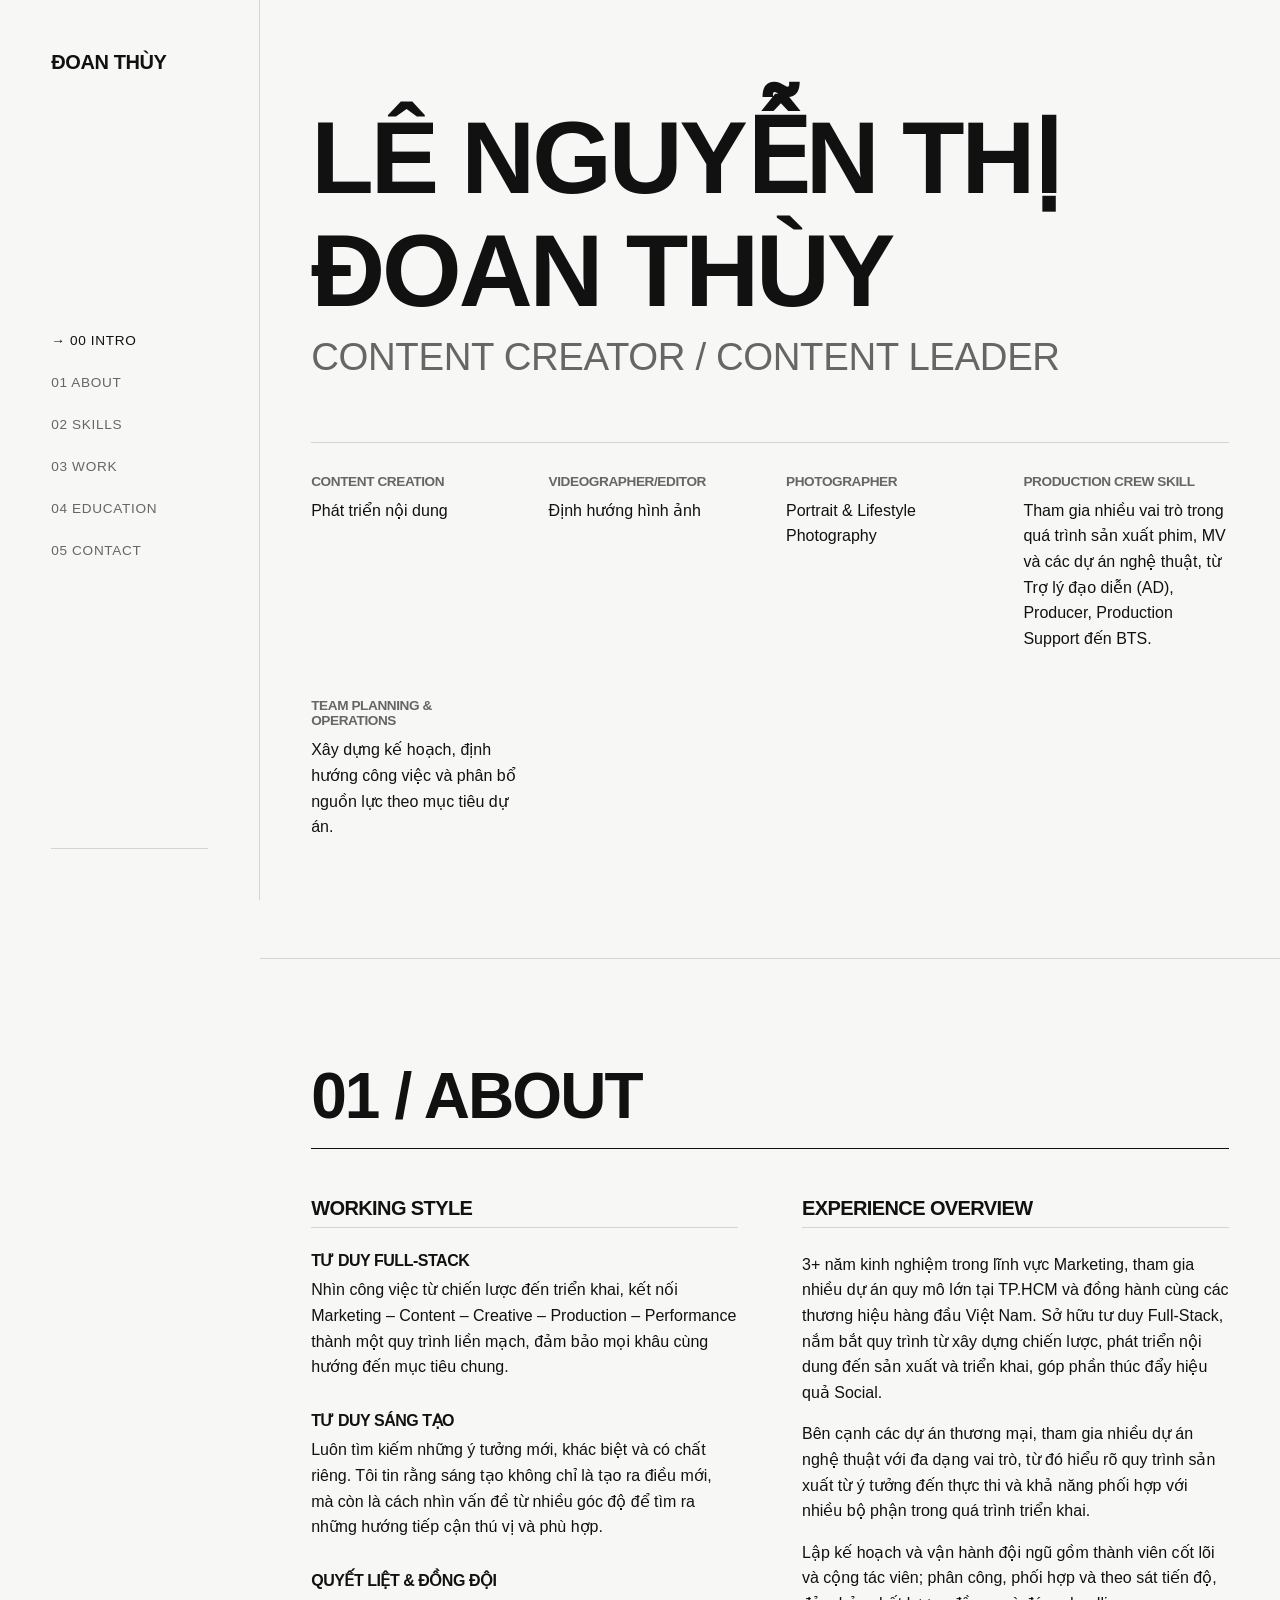
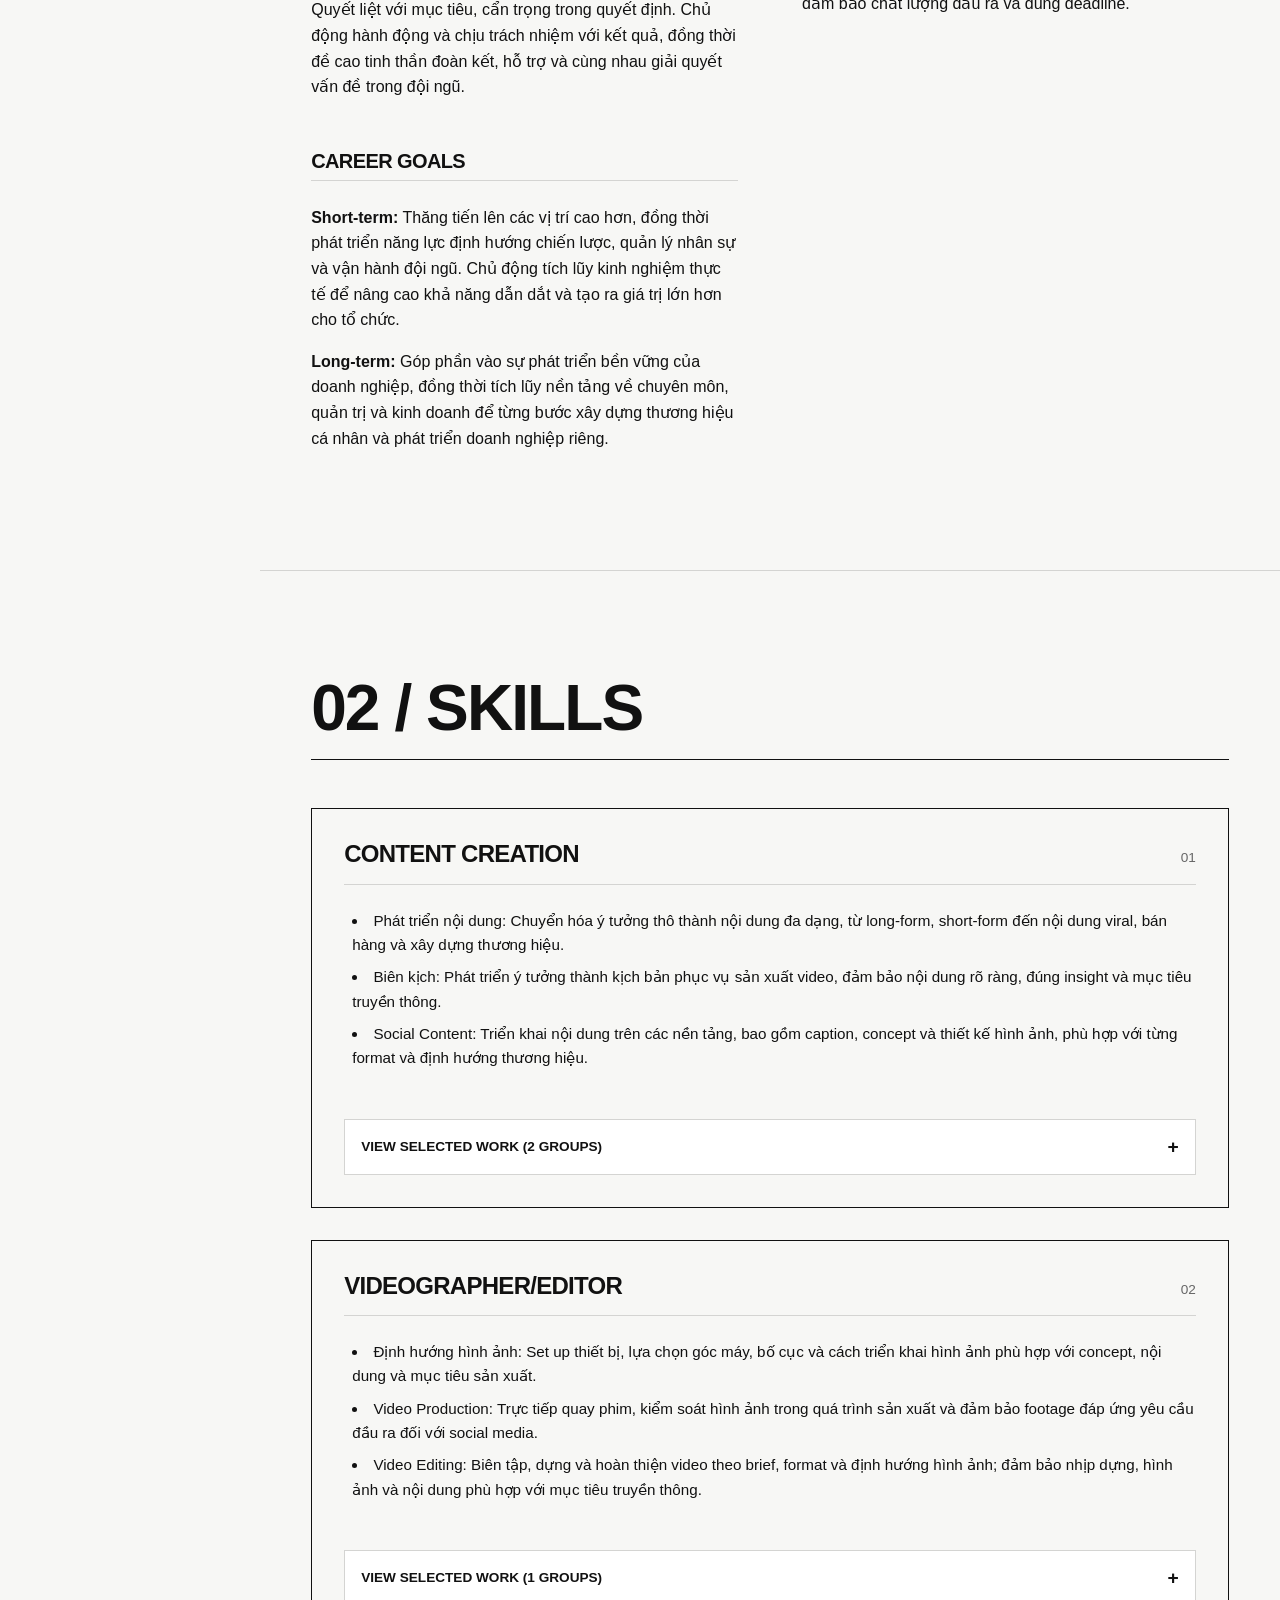
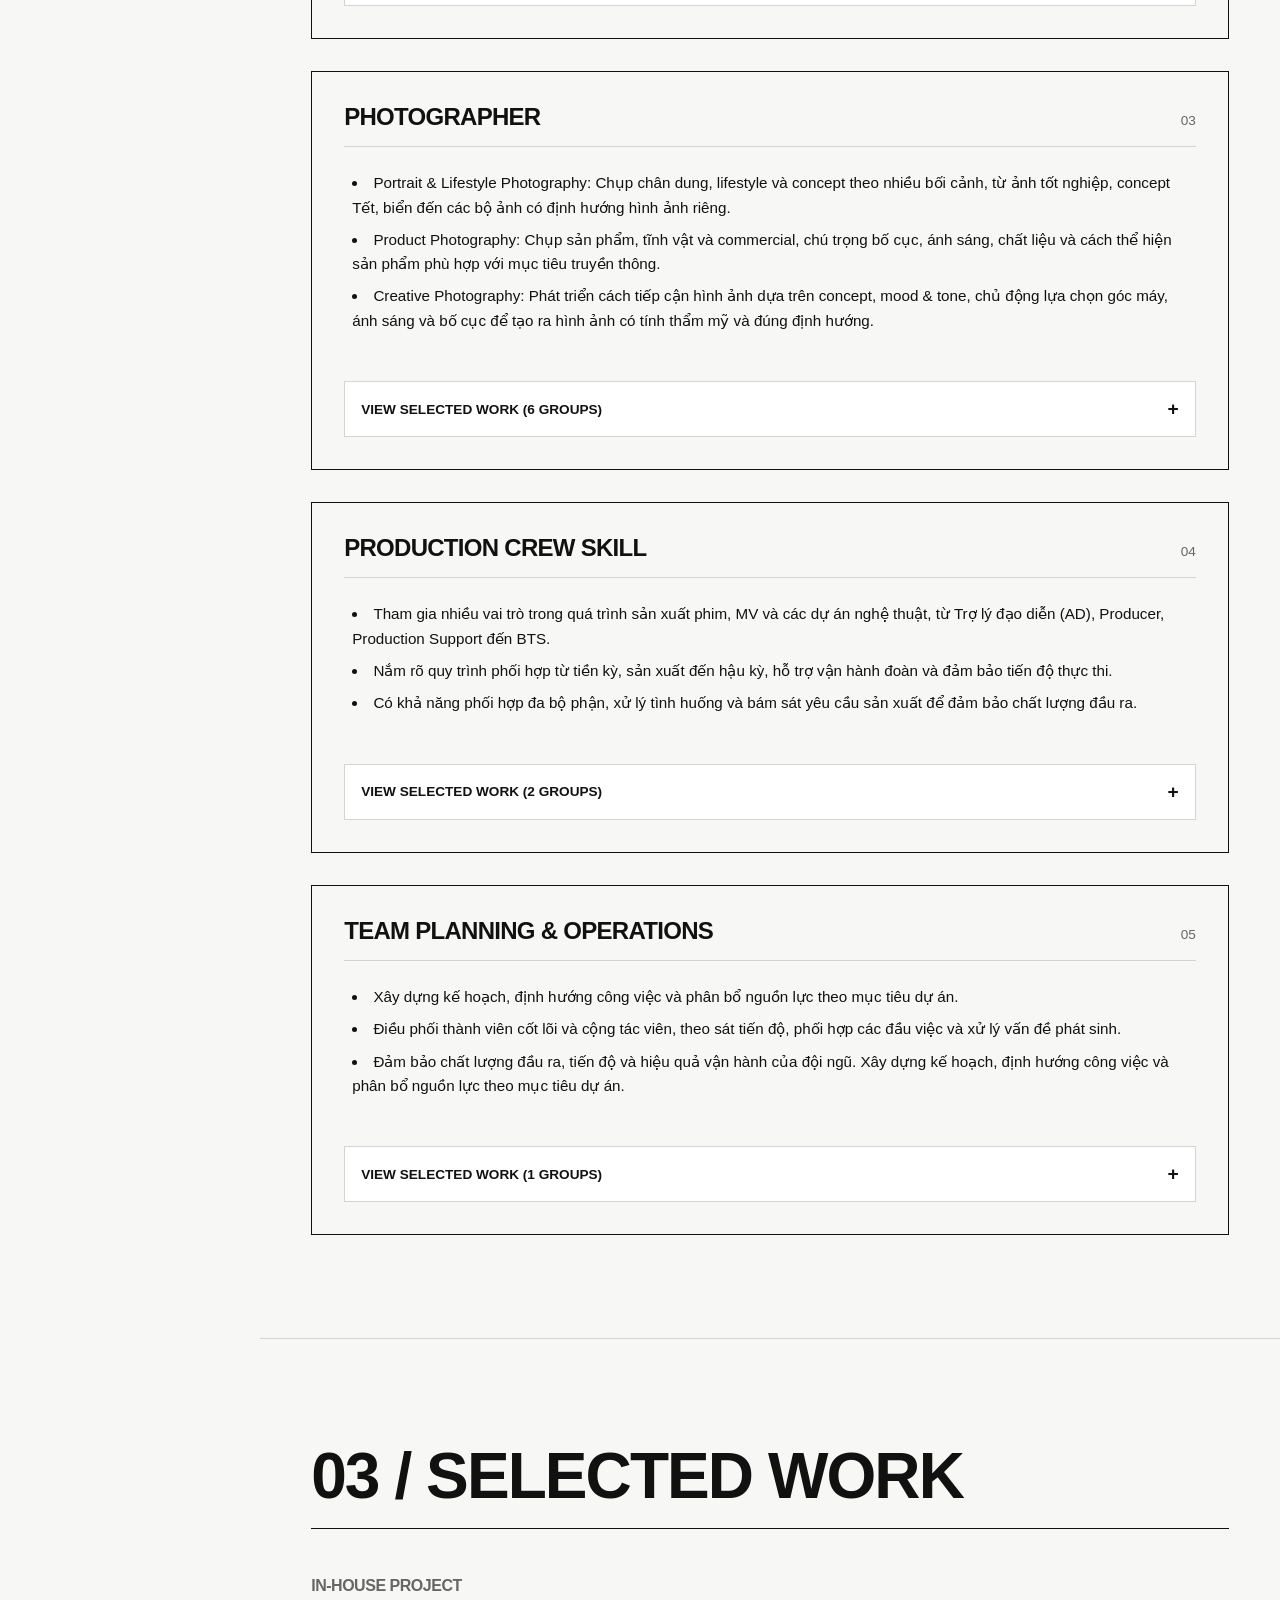
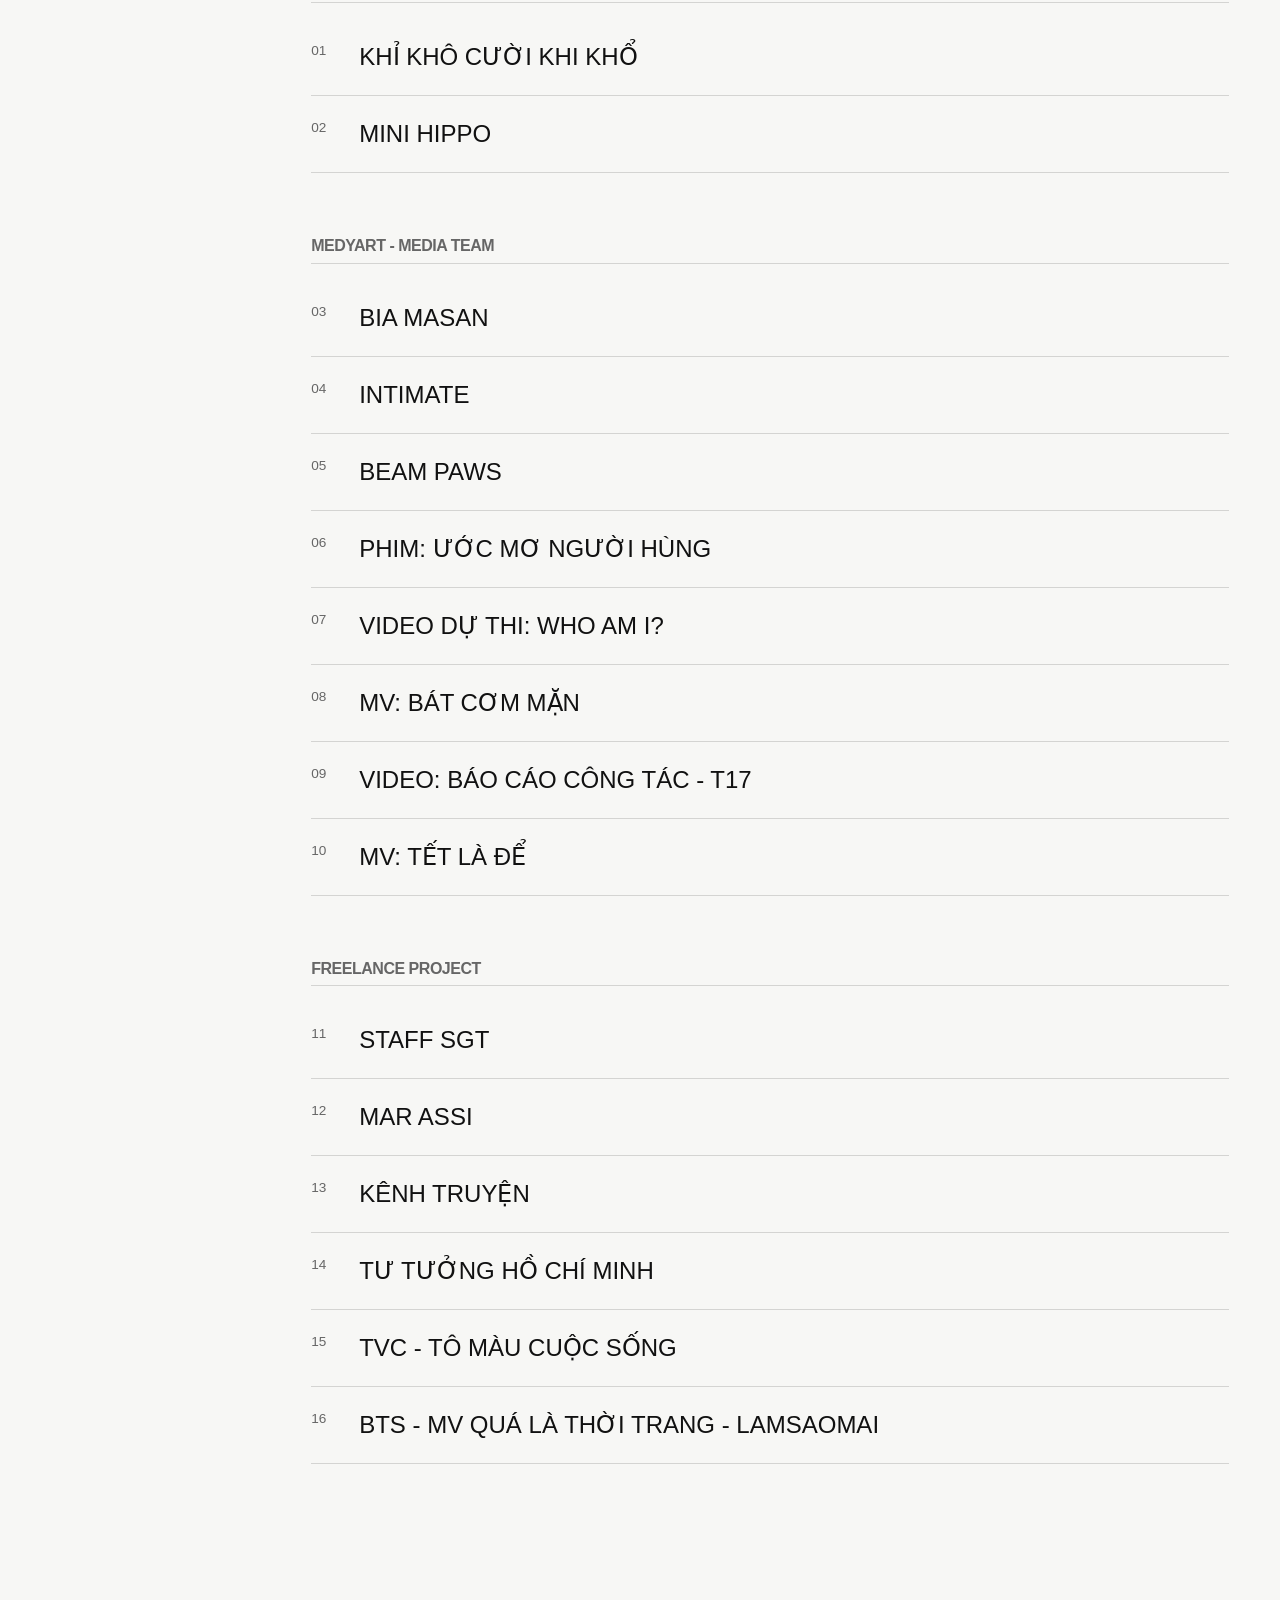
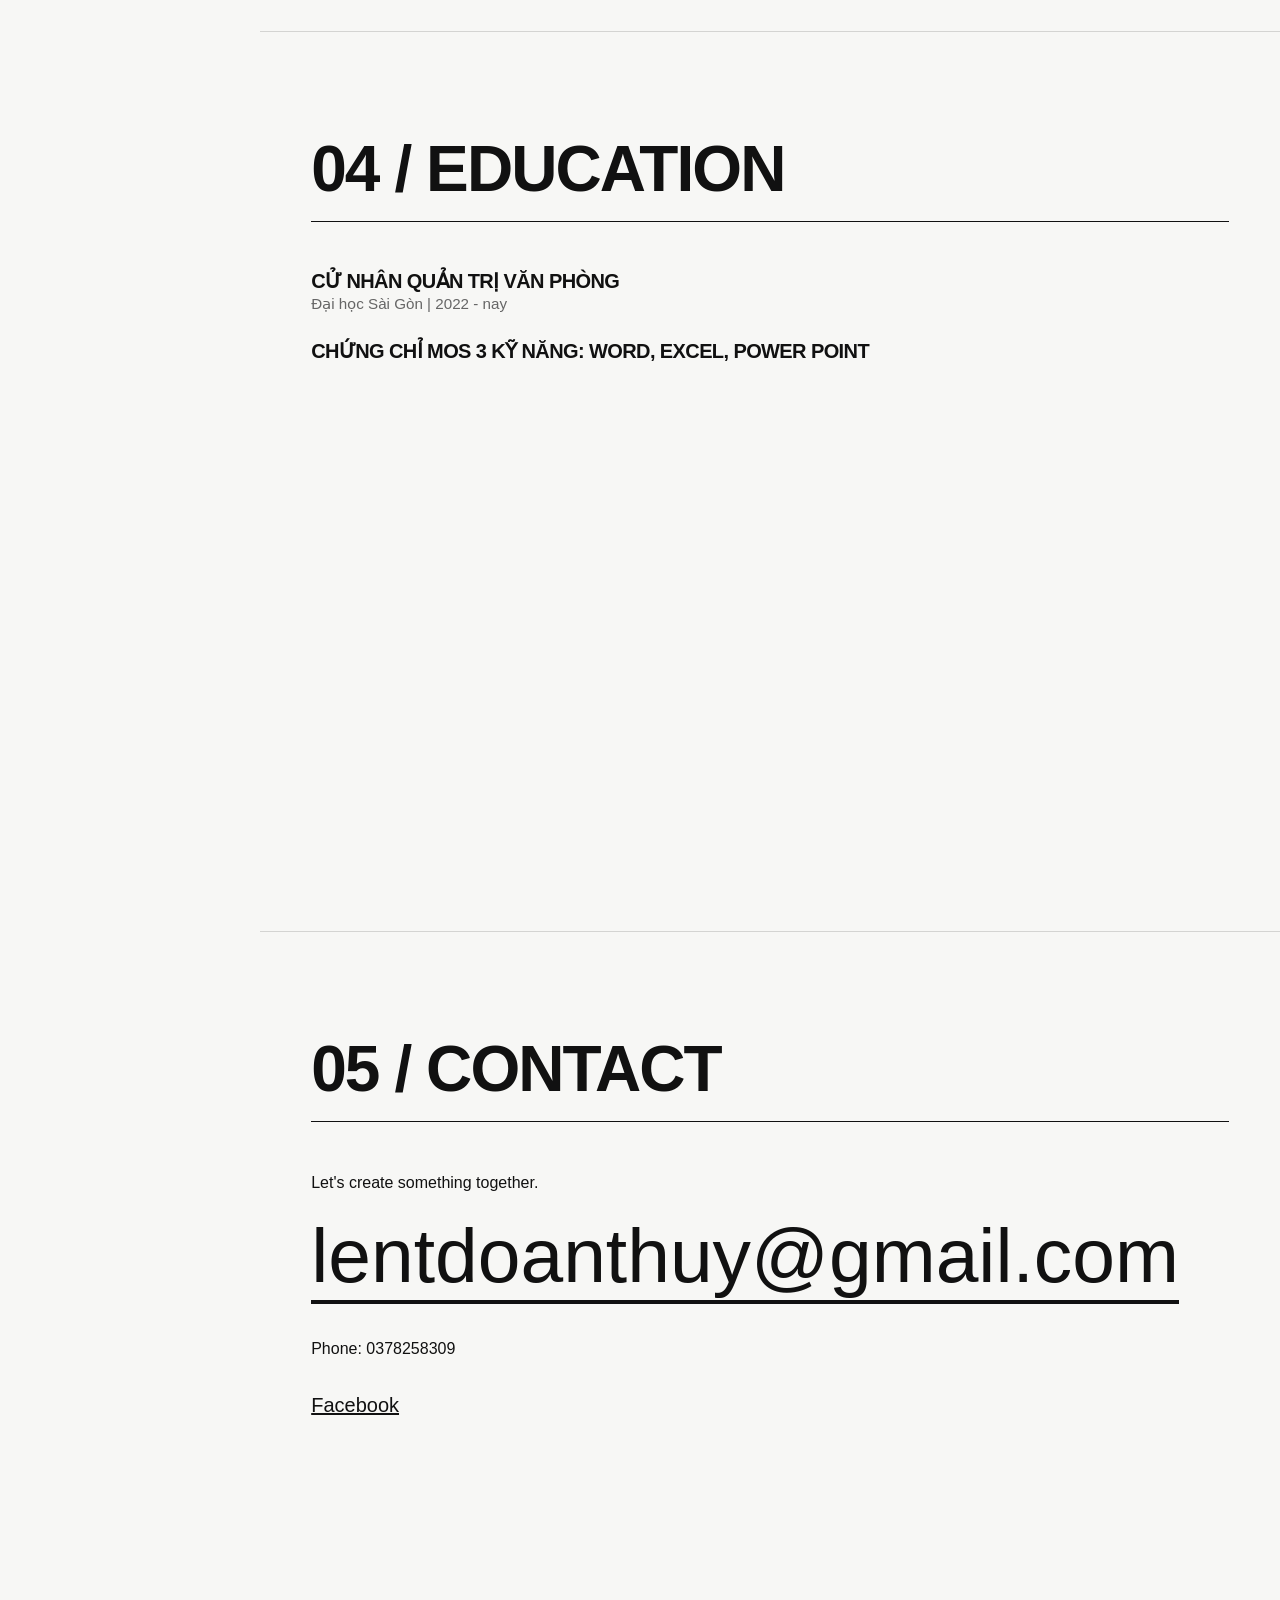
==== index.html @ a3295bc4 "first design: work but ugly" ====
<!DOCTYPE html>
<html lang="vi">
<head>
    <meta charset="UTF-8">
    <meta name="viewport" content="width=device-width, initial-scale=1.0">
    <title>Đoan Thùy | Content Creator & Leader</title>
    <meta name="description" content="Portfolio của Lê Nguyễn Thị Đoan Thùy - Content Creator / Content Leader">
    <link rel="stylesheet" href="styles.css">
</head>
<body>
    <!-- Persistent Navigation -->
    <nav class="sidebar">
        <div class="nav-brand" id="nav-brand">ĐOAN THÙY</div>
        <ul class="nav-links">
            <li><a href="#hero" class="active">00 INTRO</a></li>
            <li><a href="#about">01 ABOUT</a></li>
            <li><a href="#skills">02 SKILLS</a></li>
            <li><a href="#work">03 WORK</a></li>
            <li><a href="#education">04 EDUCATION</a></li>
            <li><a href="#contact">05 CONTACT</a></li>
        </ul>
        <div class="nav-progress-container"><div class="nav-progress" id="progress-bar"></div></div>
    </nav>

    <!-- Main Content Area -->
    <main class="content" id="main-content">
        <section id="hero" class="section"></section>
        <section id="about" class="section"></section>
        <section id="skills" class="section"></section>
        <section id="work" class="section"></section>
        <section id="education" class="section"></section>
        <section id="contact" class="section"></section>
    </main>

    <!-- Native Dialog for Project Detail -->
    <dialog id="project-modal">
        <div class="modal-content">
            <button id="close-modal" aria-label="Close modal">✕ CLOSE</button>
            <div id="modal-body"></div>
        </div>
    </dialog>

    <!-- Load Data First, Then Logic -->
    <script src="data.js"></script>
    <script src="app.js"></script>
</body>
</html>
---- styles.css ----
:root {
    --bg-color: #F7F7F5;
    --text-main: #111111;
    --text-muted: #666666;
    --border-color: #d4d4d2;
    --font-sans: 'Inter', -apple-system, BlinkMacSystemFont, "Segoe UI", Roboto, "Helvetica Neue", Arial, sans-serif;

    /* Layout */
    --sidebar-width: 260px;
    --content-pad: clamp(1.5rem, 4vw, 4rem);
}

* { box-sizing: border-box; margin: 0; padding: 0; }

html {
    scroll-behavior: smooth;
    background-color: var(--bg-color);
    color: var(--text-main);
    font-family: var(--font-sans);
    -webkit-font-smoothing: antialiased;
}

body { display: flex; min-height: 100vh; }

/* TYPOGRAPHY */
h1, h2, h3, h4 { font-weight: 600; letter-spacing: -0.03em; line-height: 1.1; text-transform: uppercase;}
.huge-text { font-size: clamp(3rem, 8vw, 8rem); margin-bottom: 0.5rem; }
.title-text { font-size: clamp(1.5rem, 3vw, 2.5rem); font-weight: 400; letter-spacing: -0.01em; color: var(--text-muted); }
.section-title { font-size: clamp(2rem, 5vw, 4rem); margin-bottom: 3rem; border-bottom: 1px solid var(--text-main); padding-bottom: 1rem; }
p { line-height: 1.6; font-size: clamp(1rem, 1.2vw, 1.125rem); color: var(--text-main); margin-bottom: 1rem; }
a { color: inherit; text-decoration: none; transition: opacity 0.2s; }
a:hover { opacity: 0.5; }

/* SIDEBAR NAVIGATION */
.sidebar {
    position: fixed; top: 0; left: 0; bottom: 0;
    width: var(--sidebar-width);
    border-right: 1px solid var(--border-color);
    padding: var(--content-pad);
    display: flex; flex-direction: column; justify-content: space-between;
    z-index: 50;
}
.nav-brand { font-weight: 700; font-size: 1.25rem; letter-spacing: -0.02em; }
.nav-links { list-style: none; display: flex; flex-direction: column; gap: 1.5rem; }
.nav-links a { font-size: 0.85rem; font-weight: 500; letter-spacing: 0.05em; color: var(--text-muted); }
.nav-links a.active { color: var(--text-main); }
.nav-links a.active::before { content: '→ '; }

.nav-progress-container { width: 100%; height: 1px; background: var(--border-color); margin-top: 2rem; position: relative;}
.nav-progress { position: absolute; left: 0; top: 0; height: 1px; background: var(--text-main); width: 0%; transition: width 0.1s;}

/* MAIN CONTENT */
.content {
    margin-left: var(--sidebar-width);
    width: calc(100% - var(--sidebar-width));
}

.section {
    min-height: 100vh;
    padding: calc(var(--content-pad) * 2) var(--content-pad);
    border-bottom: 1px solid var(--border-color);
}

/* HERO */
#hero { display: flex; flex-direction: column; justify-content: center; }
.at-a-glance { margin-top: 4rem; display: grid; grid-template-columns: repeat(auto-fit, minmax(200px, 1fr)); gap: 2rem; border-top: 1px solid var(--border-color); padding-top: 2rem; }
.glance-item h3 { font-size: 0.85rem; color: var(--text-muted); margin-bottom: 0.5rem; }
.glance-item p { font-size: 1rem; font-weight: 500; }

/* ABOUT */
.about-grid { display: grid; grid-template-columns: 1fr 1fr; gap: 4rem; }
.about-block h3 { font-size: 1.25rem; margin-bottom: 1.5rem; border-bottom: 1px solid var(--border-color); padding-bottom: 0.5rem; }
.working-style-item { margin-bottom: 2rem; }
.working-style-item h4 { font-size: 1rem; margin-bottom: 0.5rem; }

/* SKILLS - SKILL MAP */
.skill-grid { display: grid; grid-template-columns: 1fr; gap: 2rem; }
.skill-card { border: 1px solid var(--text-main); padding: 2rem; display: flex; flex-direction: column; gap: 1.5rem; }
.skill-header { display: flex; justify-content: space-between; align-items: baseline; border-bottom: 1px solid var(--border-color); padding-bottom: 1rem;}
.skill-header h3 { font-size: 1.5rem; }
.skill-header span { font-size: 0.85rem; color: var(--text-muted); }
.skill-desc { list-style: inside; padding-left: 0.5rem;}
.skill-desc li { font-size: 0.95rem; line-height: 1.6; margin-bottom: 0.5rem; }

/* Native Details/Summary for Portfolio items inline */
details { background: #fff; border: 1px solid var(--border-color); margin-top: 1rem; }
summary { padding: 1rem; cursor: pointer; font-weight: 600; font-size: 0.85rem; text-transform: uppercase; list-style: none; display: flex; justify-content: space-between; align-items: center; }
summary::-webkit-details-marker { display: none; }
summary::after { content: '+'; font-size: 1.2rem; transition: transform 0.2s;}
details[open] summary::after { transform: rotate(45deg); }
.details-content { padding: 1.5rem; border-top: 1px solid var(--border-color); }
.portfolio-group { margin-bottom: 2rem; }
.portfolio-group h4 { font-size: 0.85rem; color: var(--text-muted); margin-bottom: 1rem; }
.portfolio-items-grid { display: grid; grid-template-columns: repeat(auto-fill, minmax(150px, 1fr)); gap: 1rem; }
.portfolio-item img { width: 100%; aspect-ratio: 16/9; object-fit: cover; background: #eee; border: 1px solid var(--border-color); }
.portfolio-item span { display: block; font-size: 0.75rem; margin-top: 0.5rem; text-align: center; }

/* WORK - PROJECT INDEX */
.work-category { margin-bottom: 4rem; }
.work-category h3 { font-size: 1rem; color: var(--text-muted); margin-bottom: 1rem; padding-bottom: 0.5rem; border-bottom: 1px solid var(--border-color); }
.project-row { display: grid; grid-template-columns: 3rem 1fr; padding: 1.5rem 0; border-bottom: 1px solid var(--border-color); cursor: pointer; transition: padding-left 0.2s; }
.project-row:hover { padding-left: 1rem; background-color: #fff; }
.project-num { font-size: 0.85rem; color: var(--text-muted); }
.project-name { font-size: 1.5rem; font-weight: 500; text-transform: uppercase; }

/* PROJECT DIALOG (MODAL) */
dialog { margin: auto; width: 95vw; max-width: 1200px; height: 90vh; border: 1px solid var(--text-main); background: var(--bg-color); color: var(--text-main); padding: 0; box-shadow: 0 25px 50px -12px rgba(0, 0, 0, 0.25); }
dialog::backdrop { background: rgba(0, 0, 0, 0.7); backdrop-filter: blur(5px); }
.modal-content { display: flex; flex-direction: column; height: 100%; }
#close-modal { align-self: flex-end; position: sticky; top: 0; background: var(--bg-color); color: var(--text-main); border: none; border-bottom: 1px solid var(--border-color); border-left: 1px solid var(--border-color); padding: 1rem 2rem; cursor: pointer; font-family: var(--font-sans); font-weight: 600; font-size: 0.85rem; z-index: 10;}
#close-modal:hover { background: var(--text-main); color: var(--bg-color); }
#modal-body { padding: var(--content-pad); overflow-y: auto; }
.modal-grid { display: grid; grid-template-columns: 1fr 2fr; gap: 3rem; margin-bottom: 4rem;}
.modal-meta h4 { font-size: 0.75rem; color: var(--text-muted); margin-bottom: 0.25rem; margin-top: 1.5rem;}
.modal-meta p { font-size: 0.9rem; }
.modal-gallery-title { font-size: 1rem; margin: 3rem 0 1rem; border-bottom: 1px solid var(--border-color); padding-bottom: 0.5rem; }
.modal-images { display: grid; grid-template-columns: repeat(auto-fit, minmax(300px, 1fr)); gap: 1rem; }
.modal-images img { width: 100%; height: auto; background: #eee; border: 1px solid var(--border-color); }

/* EDUCATION & CONTACT */
.edu-item { margin-bottom: 1.5rem; }
.edu-item h3 { font-size: 1.25rem; }
.edu-item p { font-size: 0.95rem; color: var(--text-muted); }

.contact-huge { font-size: clamp(3rem, 6vw, 6rem); text-transform: lowercase; display: inline-block; margin-bottom: 2rem; border-bottom: 4px solid var(--text-main);}
.social-links { display: flex; gap: 2rem; margin-top: 2rem; }
.social-links a { font-size: 1.25rem; font-weight: 500; text-decoration: underline; }

/* RESPONSIVE */
@media (max-width: 1024px) {
    .about-grid, .modal-grid { grid-template-columns: 1fr; gap: 2rem; }
}
@media (max-width: 768px) {
    body { flex-direction: column; }
    .sidebar { position: sticky; top: 0; width: 100%; height: auto; border-right: none; border-bottom: 1px solid var(--border-color); padding: 1rem var(--content-pad); flex-direction: row; align-items: center; background: var(--bg-color); z-index: 100;}
    .nav-links { flex-direction: row; gap: 1rem; overflow-x: auto; white-space: nowrap; padding-bottom: 0.5rem; }
    .nav-progress-container { display: none; }
    .content { margin-left: 0; width: 100%; }
    .section { padding: 4rem var(--content-pad); }
}
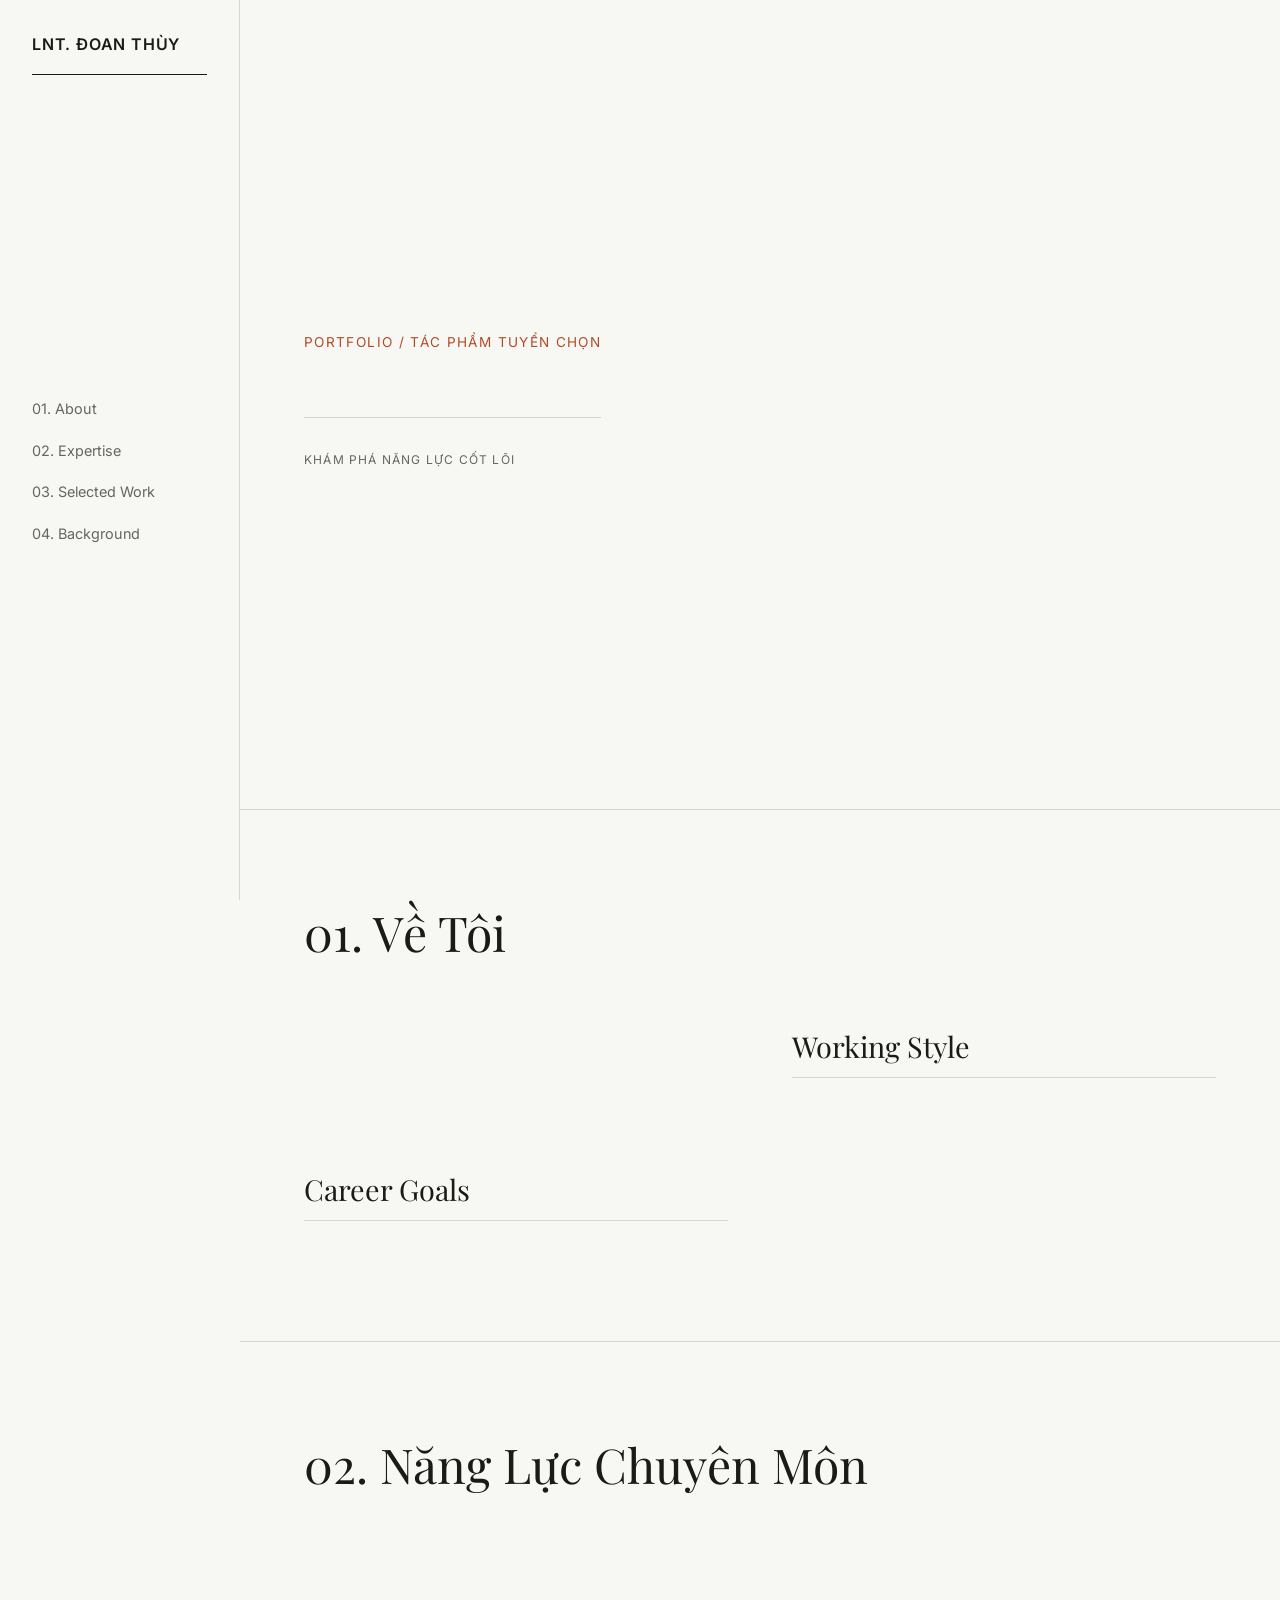
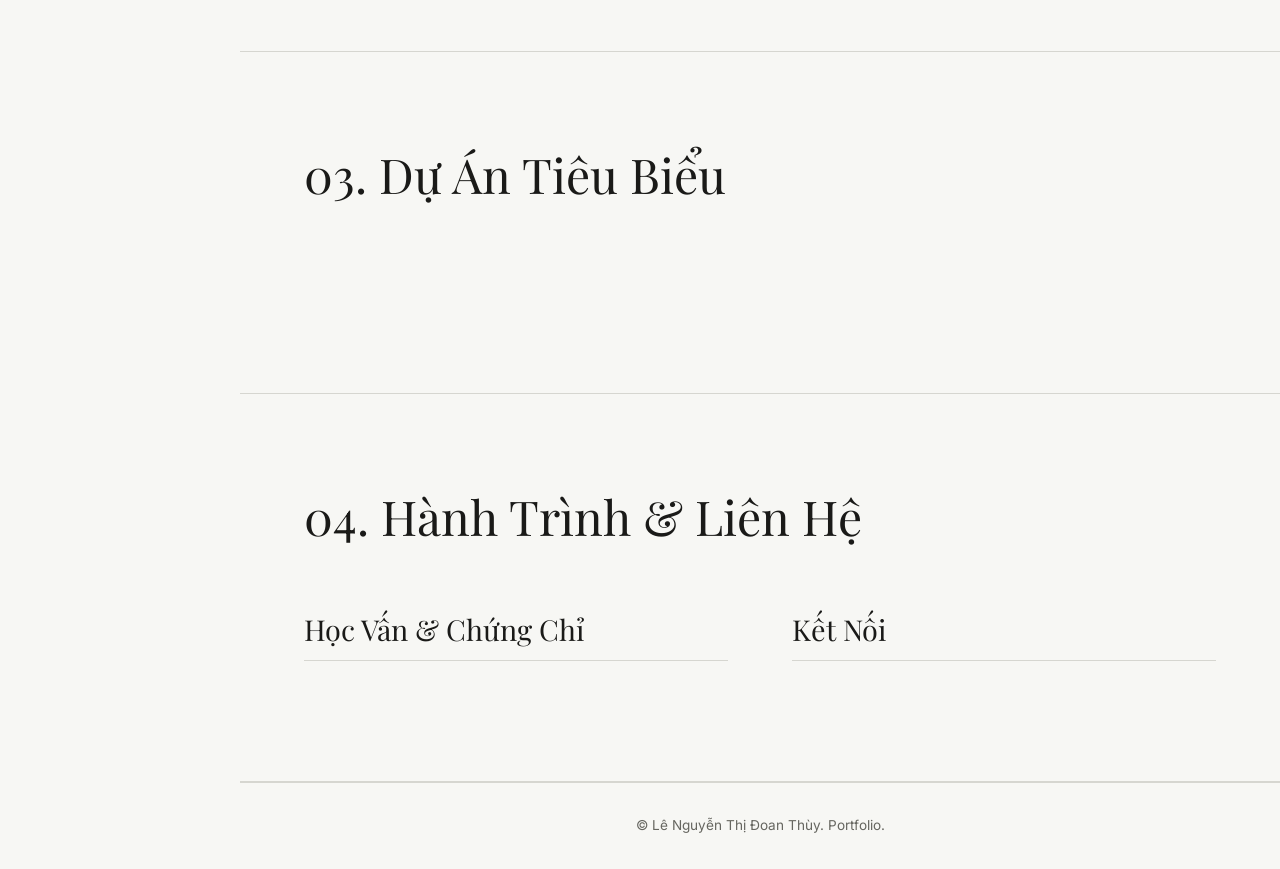
==== commit dd4244bc: "its beautyful" ====
--- a/index.html
+++ b/index.html
@@ -4,44 +4,166 @@
     <meta charset="UTF-8">
     <meta name="viewport" content="width=device-width, initial-scale=1.0">
     <title>Đoan Thùy | Content Creator & Leader</title>
-    <meta name="description" content="Portfolio của Lê Nguyễn Thị Đoan Thùy - Content Creator / Content Leader">
+    <meta name="description" content="Portfolio của Lê Nguyễn Thị Đoan Thùy - Content Creator, Content Leader với tư duy Full-Stack.">
     <link rel="stylesheet" href="styles.css">
+    <!-- Preload font hệ thống để tránh FOUT -->
+    <link rel="preconnect" href="https://fonts.googleapis.com">
+    <link rel="preconnect" href="https://fonts.gstatic.com" crossorigin>
+    <link href="https://fonts.googleapis.com/css2?family=Playfair+Display:ital,wght@0,400;0,600;1,400&family=Inter:wght@300;400;500;600&display=swap" rel="stylesheet">
 </head>
 <body>
-    <!-- Persistent Navigation -->
-    <nav class="sidebar">
-        <div class="nav-brand" id="nav-brand">ĐOAN THÙY</div>
-        <ul class="nav-links">
-            <li><a href="#hero" class="active">00 INTRO</a></li>
-            <li><a href="#about">01 ABOUT</a></li>
-            <li><a href="#skills">02 SKILLS</a></li>
-            <li><a href="#work">03 WORK</a></li>
-            <li><a href="#education">04 EDUCATION</a></li>
-            <li><a href="#contact">05 CONTACT</a></li>
-        </ul>
-        <div class="nav-progress-container"><div class="nav-progress" id="progress-bar"></div></div>
-    </nav>
 
-    <!-- Main Content Area -->
-    <main class="content" id="main-content">
-        <section id="hero" class="section"></section>
-        <section id="about" class="section"></section>
-        <section id="skills" class="section"></section>
-        <section id="work" class="section"></section>
-        <section id="education" class="section"></section>
-        <section id="contact" class="section"></section>
-    </main>
+    <div class="layout-wrapper">
+        <!-- Sticky Navigation Rail -->
+        <nav class="nav-rail" aria-label="Main Navigation">
+            <div class="nav-brand">
+                <a href="#hero">LNT. ĐOAN THÙY</a>
+            </div>
+            <ul class="nav-links">
+                <li><a href="#about" class="nav-item" data-target="about">01. About</a></li>
+                <li><a href="#expertise" class="nav-item" data-target="expertise">02. Expertise</a></li>
+                <li><a href="#projects" class="nav-item" data-target="projects">03. Selected Work</a></li>
+                <li><a href="#background" class="nav-item" data-target="background">04. Background</a></li>
+            </ul>
+            <div class="nav-contact-quick" id="nav-contact">
+                <!-- Injected via JS -->
+            </div>
+        </nav>
 
-    <!-- Native Dialog for Project Detail -->
-    <dialog id="project-modal">
+        <!-- Main Content -->
+        <main class="main-content">
+
+            <!-- Hero Section -->
+            <section id="hero" class="section-hero">
+                <div class="hero-content">
+                    <p class="hero-greeting">Portfolio / Tác phẩm tuyển chọn</p>
+                    <h1 class="hero-name" id="hero-name"></h1>
+                    <h2 class="hero-title" id="hero-title"></h2>
+                    <p class="hero-positioning" id="hero-positioning"></p>
+
+                    <!-- Capability Index (Ngay dưới Hero) -->
+                    <div class="capability-index">
+                        <p class="micro-label">Khám phá năng lực cốt lõi</p>
+                        <ul class="index-list" id="index-list">
+                            <!-- Injected via JS -->
+                        </ul>
+                    </div>
+                </div>
+            </section>
+
+            <!-- About Section -->
+            <section id="about" class="section-about">
+                <div class="section-header">
+                    <h2 class="section-title">01. Về Tôi</h2>
+                </div>
+                <div class="about-grid">
+                    <div class="about-overview" id="about-overview"></div>
+                    <div class="about-working-style">
+                        <h3 class="subsection-title">Working Style</h3>
+                        <div id="working-style-list"></div>
+                    </div>
+                    <div class="about-goals">
+                        <h3 class="subsection-title">Career Goals</h3>
+                        <div id="career-goals"></div>
+                    </div>
+                </div>
+            </section>
+
+            <!-- Expertise & Skills Section -->
+            <section id="expertise" class="section-expertise">
+                <div class="section-header">
+                    <h2 class="section-title">02. Năng Lực Chuyên Môn</h2>
+                </div>
+                <div id="skills-container" class="skills-container">
+                    <!-- Injected via JS -->
+                </div>
+            </section>
+
+            <!-- Selected Work Section -->
+            <section id="projects" class="section-projects">
+                <div class="section-header">
+                    <h2 class="section-title">03. Dự Án Tiêu Biểu</h2>
+                </div>
+
+                <div class="project-filters" id="project-filters">
+                    <!-- Injected via JS -->
+                </div>
+
+                <div class="project-grid" id="project-grid">
+                    <!-- Injected via JS -->
+                </div>
+            </section>
+
+            <!-- Background (Education & Contact) -->
+            <section id="background" class="section-background">
+                <div class="section-header">
+                    <h2 class="section-title">04. Hành Trình & Liên Hệ</h2>
+                </div>
+                <div class="background-grid">
+                    <div class="education-block">
+                        <h3 class="subsection-title">Học Vấn & Chứng Chỉ</h3>
+                        <ul id="education-list" class="education-list"></ul>
+                    </div>
+                    <div class="contact-block">
+                        <h3 class="subsection-title">Kết Nối</h3>
+                        <div id="contact-details" class="contact-details"></div>
+                    </div>
+                </div>
+            </section>
+
+            <footer class="site-footer">
+                <p>&copy; <span id="current-year"></span> Lê Nguyễn Thị Đoan Thùy. Portfolio.</p>
+            </footer>
+
+        </main>
+    </div>
+
+    <!-- Native Dialog cho Project Detail -->
+    <dialog id="project-modal" class="project-modal">
         <div class="modal-content">
-            <button id="close-modal" aria-label="Close modal">✕ CLOSE</button>
-            <div id="modal-body"></div>
+            <header class="modal-header">
+                <span class="modal-category micro-label" id="modal-category"></span>
+                <button id="modal-close" class="btn-icon" aria-label="Đóng">✕</button>
+            </header>
+
+            <div class="modal-body">
+                <h2 id="modal-title" class="modal-title"></h2>
+                <div class="modal-overview" id="modal-overview"></div>
+
+                <div class="modal-meta-grid">
+                    <div class="meta-col">
+                        <span class="micro-label">Tôi đã làm gì</span>
+                        <p id="modal-role"></p>
+                    </div>
+                    <div class="meta-col">
+                        <span class="micro-label">Phạm vi</span>
+                        <p id="modal-scope"></p>
+                    </div>
+                    <div class="meta-col">
+                        <span class="micro-label">Phối hợp</span>
+                        <p id="modal-coordination"></p>
+                    </div>
+                </div>
+
+                <div class="modal-impact block-border">
+                    <span class="micro-label">Kết quả / Impact</span>
+                    <p id="modal-outcome" class="impact-text"></p>
+                    <p id="modal-metrics" class="impact-metrics"></p>
+                </div>
+
+                <div id="modal-galleries" class="modal-galleries">
+                    <!-- Injected via JS (Plan & Product images) -->
+                </div>
+            </div>
+
+            <footer class="modal-footer">
+                <button id="modal-prev" class="btn-text">← Dự án trước</button>
+                <button id="modal-next" class="btn-text">Dự án tiếp theo →</button>
+            </footer>
         </div>
     </dialog>
 
-    <!-- Load Data First, Then Logic -->
     <script src="data.js"></script>
-    <script src="app.js"></script>
+    <script src="script.js"></script>
 </body>
 </html>
--- a/styles.css
+++ b/styles.css
@@ -1,140 +1,310 @@
+/* ==========================================================================
+   CSS VARIABLES & RESET
+   ========================================================================== */
 :root {
-    --bg-color: #F7F7F5;
-    --text-main: #111111;
-    --text-muted: #666666;
-    --border-color: #d4d4d2;
-    --font-sans: 'Inter', -apple-system, BlinkMacSystemFont, "Segoe UI", Roboto, "Helvetica Neue", Arial, sans-serif;
+    /* Typography */
+    --font-serif: "Playfair Display", Georgia, "Times New Roman", serif;
+    --font-sans: "Inter", system-ui, -apple-system, sans-serif;
+
+    /* Colors - Warm minimal editorial */
+    --bg-color: #F7F7F4;
+    --bg-surface: #FFFFFF;
+    --text-main: #1A1A18;
+    --text-muted: #666660;
+    --border-color: #D6D6D0;
+    --accent: #B24C27; /* Rust/burnt orange accent */
 
     /* Layout */
-    --sidebar-width: 260px;
-    --content-pad: clamp(1.5rem, 4vw, 4rem);
-}
-
-* { box-sizing: border-box; margin: 0; padding: 0; }
+    --rail-width: 240px;
+    --spacing-sm: 1rem;
+    --spacing-md: 2rem;
+    --spacing-lg: 4rem;
+    --spacing-xl: 6rem;
+
+    /* Transitions */
+    --transition-fast: 0.2s ease;
+    --transition-smooth: 0.4s cubic-bezier(0.16, 1, 0.3, 1);
+}
+
+*, *::before, *::after {
+    box-sizing: border-box;
+    margin: 0;
+    padding: 0;
+}
 
 html {
     scroll-behavior: smooth;
+    font-size: 16px;
+}
+
+body {
+    font-family: var(--font-sans);
     background-color: var(--bg-color);
     color: var(--text-main);
+    line-height: 1.6;
+    -webkit-font-smoothing: antialiased;
+}
+
+a { text-decoration: none; color: inherit; }
+ul, ol { list-style: none; }
+img { max-width: 100%; height: auto; display: block; }
+button { cursor: pointer; border: none; background: none; font-family: inherit; }
+
+/* ==========================================================================
+   TYPOGRAPHY
+   ========================================================================== */
+h1, h2, h3, .font-serif { font-family: var(--font-serif); font-weight: 400; }
+.micro-label {
     font-family: var(--font-sans);
-    -webkit-font-smoothing: antialiased;
-}
-
-body { display: flex; min-height: 100vh; }
-
-/* TYPOGRAPHY */
-h1, h2, h3, h4 { font-weight: 600; letter-spacing: -0.03em; line-height: 1.1; text-transform: uppercase;}
-.huge-text { font-size: clamp(3rem, 8vw, 8rem); margin-bottom: 0.5rem; }
-.title-text { font-size: clamp(1.5rem, 3vw, 2.5rem); font-weight: 400; letter-spacing: -0.01em; color: var(--text-muted); }
-.section-title { font-size: clamp(2rem, 5vw, 4rem); margin-bottom: 3rem; border-bottom: 1px solid var(--text-main); padding-bottom: 1rem; }
-p { line-height: 1.6; font-size: clamp(1rem, 1.2vw, 1.125rem); color: var(--text-main); margin-bottom: 1rem; }
-a { color: inherit; text-decoration: none; transition: opacity 0.2s; }
-a:hover { opacity: 0.5; }
-
-/* SIDEBAR NAVIGATION */
-.sidebar {
-    position: fixed; top: 0; left: 0; bottom: 0;
-    width: var(--sidebar-width);
+    font-size: 0.75rem;
+    text-transform: uppercase;
+    letter-spacing: 0.1em;
+    color: var(--text-muted);
+    display: block;
+    margin-bottom: 0.5rem;
+}
+
+/* ==========================================================================
+   LAYOUT STRUCTURE (Desktop First Strategy for Rail)
+   ========================================================================== */
+.layout-wrapper {
+    display: flex;
+    min-height: 100vh;
+}
+
+/* Navigation Rail */
+.nav-rail {
+    width: var(--rail-width);
+    height: 100vh;
+    position: sticky;
+    top: 0;
+    padding: var(--spacing-md);
     border-right: 1px solid var(--border-color);
-    padding: var(--content-pad);
-    display: flex; flex-direction: column; justify-content: space-between;
-    z-index: 50;
-}
-.nav-brand { font-weight: 700; font-size: 1.25rem; letter-spacing: -0.02em; }
-.nav-links { list-style: none; display: flex; flex-direction: column; gap: 1.5rem; }
-.nav-links a { font-size: 0.85rem; font-weight: 500; letter-spacing: 0.05em; color: var(--text-muted); }
-.nav-links a.active { color: var(--text-main); }
-.nav-links a.active::before { content: '→ '; }
-
-.nav-progress-container { width: 100%; height: 1px; background: var(--border-color); margin-top: 2rem; position: relative;}
-.nav-progress { position: absolute; left: 0; top: 0; height: 1px; background: var(--text-main); width: 0%; transition: width 0.1s;}
-
-/* MAIN CONTENT */
-.content {
-    margin-left: var(--sidebar-width);
-    width: calc(100% - var(--sidebar-width));
-}
-
-.section {
-    min-height: 100vh;
-    padding: calc(var(--content-pad) * 2) var(--content-pad);
+    display: flex;
+    flex-direction: column;
+    justify-content: space-between;
+    background: var(--bg-color);
+    z-index: 10;
+}
+
+.nav-brand {
+    font-family: var(--font-sans);
+    font-weight: 600;
+    font-size: 1rem;
+    letter-spacing: 0.05em;
+    border-bottom: 1px solid var(--text-main);
+    padding-bottom: 1rem;
+}
+
+.nav-links { display: flex; flex-direction: column; gap: 1rem; }
+.nav-item {
+    font-size: 0.9rem;
+    color: var(--text-muted);
+    transition: var(--transition-fast);
+    position: relative;
+    display: inline-block;
+}
+.nav-item::before {
+    content: ''; position: absolute; left: -1rem; top: 50%;
+    transform: translateY(-50%); width: 4px; height: 4px;
+    background: var(--accent); border-radius: 50%;
+    opacity: 0; transition: var(--transition-fast);
+}
+.nav-item:hover, .nav-item.active { color: var(--text-main); }
+.nav-item.active::before { opacity: 1; }
+
+.nav-contact-quick { font-size: 0.85rem; color: var(--text-muted); }
+
+/* Main Content */
+.main-content {
+    flex: 1;
+    max-width: 1200px;
+}
+section {
+    padding: var(--spacing-xl) var(--spacing-lg);
     border-bottom: 1px solid var(--border-color);
 }
-
-/* HERO */
-#hero { display: flex; flex-direction: column; justify-content: center; }
-.at-a-glance { margin-top: 4rem; display: grid; grid-template-columns: repeat(auto-fit, minmax(200px, 1fr)); gap: 2rem; border-top: 1px solid var(--border-color); padding-top: 2rem; }
-.glance-item h3 { font-size: 0.85rem; color: var(--text-muted); margin-bottom: 0.5rem; }
-.glance-item p { font-size: 1rem; font-weight: 500; }
-
-/* ABOUT */
-.about-grid { display: grid; grid-template-columns: 1fr 1fr; gap: 4rem; }
-.about-block h3 { font-size: 1.25rem; margin-bottom: 1.5rem; border-bottom: 1px solid var(--border-color); padding-bottom: 0.5rem; }
-.working-style-item { margin-bottom: 2rem; }
-.working-style-item h4 { font-size: 1rem; margin-bottom: 0.5rem; }
-
-/* SKILLS - SKILL MAP */
-.skill-grid { display: grid; grid-template-columns: 1fr; gap: 2rem; }
-.skill-card { border: 1px solid var(--text-main); padding: 2rem; display: flex; flex-direction: column; gap: 1.5rem; }
-.skill-header { display: flex; justify-content: space-between; align-items: baseline; border-bottom: 1px solid var(--border-color); padding-bottom: 1rem;}
-.skill-header h3 { font-size: 1.5rem; }
-.skill-header span { font-size: 0.85rem; color: var(--text-muted); }
-.skill-desc { list-style: inside; padding-left: 0.5rem;}
-.skill-desc li { font-size: 0.95rem; line-height: 1.6; margin-bottom: 0.5rem; }
-
-/* Native Details/Summary for Portfolio items inline */
-details { background: #fff; border: 1px solid var(--border-color); margin-top: 1rem; }
-summary { padding: 1rem; cursor: pointer; font-weight: 600; font-size: 0.85rem; text-transform: uppercase; list-style: none; display: flex; justify-content: space-between; align-items: center; }
-summary::-webkit-details-marker { display: none; }
-summary::after { content: '+'; font-size: 1.2rem; transition: transform 0.2s;}
-details[open] summary::after { transform: rotate(45deg); }
-.details-content { padding: 1.5rem; border-top: 1px solid var(--border-color); }
-.portfolio-group { margin-bottom: 2rem; }
-.portfolio-group h4 { font-size: 0.85rem; color: var(--text-muted); margin-bottom: 1rem; }
-.portfolio-items-grid { display: grid; grid-template-columns: repeat(auto-fill, minmax(150px, 1fr)); gap: 1rem; }
-.portfolio-item img { width: 100%; aspect-ratio: 16/9; object-fit: cover; background: #eee; border: 1px solid var(--border-color); }
-.portfolio-item span { display: block; font-size: 0.75rem; margin-top: 0.5rem; text-align: center; }
-
-/* WORK - PROJECT INDEX */
-.work-category { margin-bottom: 4rem; }
-.work-category h3 { font-size: 1rem; color: var(--text-muted); margin-bottom: 1rem; padding-bottom: 0.5rem; border-bottom: 1px solid var(--border-color); }
-.project-row { display: grid; grid-template-columns: 3rem 1fr; padding: 1.5rem 0; border-bottom: 1px solid var(--border-color); cursor: pointer; transition: padding-left 0.2s; }
-.project-row:hover { padding-left: 1rem; background-color: #fff; }
-.project-num { font-size: 0.85rem; color: var(--text-muted); }
-.project-name { font-size: 1.5rem; font-weight: 500; text-transform: uppercase; }
-
-/* PROJECT DIALOG (MODAL) */
-dialog { margin: auto; width: 95vw; max-width: 1200px; height: 90vh; border: 1px solid var(--text-main); background: var(--bg-color); color: var(--text-main); padding: 0; box-shadow: 0 25px 50px -12px rgba(0, 0, 0, 0.25); }
-dialog::backdrop { background: rgba(0, 0, 0, 0.7); backdrop-filter: blur(5px); }
-.modal-content { display: flex; flex-direction: column; height: 100%; }
-#close-modal { align-self: flex-end; position: sticky; top: 0; background: var(--bg-color); color: var(--text-main); border: none; border-bottom: 1px solid var(--border-color); border-left: 1px solid var(--border-color); padding: 1rem 2rem; cursor: pointer; font-family: var(--font-sans); font-weight: 600; font-size: 0.85rem; z-index: 10;}
-#close-modal:hover { background: var(--text-main); color: var(--bg-color); }
-#modal-body { padding: var(--content-pad); overflow-y: auto; }
-.modal-grid { display: grid; grid-template-columns: 1fr 2fr; gap: 3rem; margin-bottom: 4rem;}
-.modal-meta h4 { font-size: 0.75rem; color: var(--text-muted); margin-bottom: 0.25rem; margin-top: 1.5rem;}
-.modal-meta p { font-size: 0.9rem; }
-.modal-gallery-title { font-size: 1rem; margin: 3rem 0 1rem; border-bottom: 1px solid var(--border-color); padding-bottom: 0.5rem; }
-.modal-images { display: grid; grid-template-columns: repeat(auto-fit, minmax(300px, 1fr)); gap: 1rem; }
-.modal-images img { width: 100%; height: auto; background: #eee; border: 1px solid var(--border-color); }
-
-/* EDUCATION & CONTACT */
-.edu-item { margin-bottom: 1.5rem; }
-.edu-item h3 { font-size: 1.25rem; }
-.edu-item p { font-size: 0.95rem; color: var(--text-muted); }
-
-.contact-huge { font-size: clamp(3rem, 6vw, 6rem); text-transform: lowercase; display: inline-block; margin-bottom: 2rem; border-bottom: 4px solid var(--text-main);}
-.social-links { display: flex; gap: 2rem; margin-top: 2rem; }
-.social-links a { font-size: 1.25rem; font-weight: 500; text-decoration: underline; }
-
-/* RESPONSIVE */
+.section-header { margin-bottom: var(--spacing-lg); }
+.section-title {
+    font-size: 3rem;
+    line-height: 1.1;
+    color: var(--text-main);
+}
+
+/* ==========================================================================
+   HERO SECTION
+   ========================================================================== */
+.section-hero { min-height: 90vh; display: flex; align-items: center; }
+.hero-greeting {
+    font-family: var(--font-sans); text-transform: uppercase;
+    letter-spacing: 0.1em; font-size: 0.85rem; color: var(--accent);
+    margin-bottom: 1rem;
+}
+.hero-name { font-size: clamp(3rem, 6vw, 6rem); line-height: 1; margin-bottom: 0.5rem; }
+.hero-title { font-family: var(--font-sans); font-weight: 300; font-size: clamp(1.5rem, 3vw, 2.5rem); color: var(--text-muted); margin-bottom: 2rem;}
+.hero-positioning { font-size: 1.1rem; max-width: 600px; margin-bottom: var(--spacing-lg); }
+
+/* Capability Index */
+.capability-index { border-top: 1px solid var(--border-color); padding-top: var(--spacing-md); }
+.index-list {
+    display: grid; grid-template-columns: repeat(auto-fit, minmax(200px, 1fr)); gap: 2rem;
+}
+.index-item a {
+    display: block; padding-bottom: 1rem; border-bottom: 1px solid transparent;
+    transition: var(--transition-fast);
+}
+.index-item a:hover { border-bottom-color: var(--text-main); transform: translateY(-2px); }
+.index-num { font-family: var(--font-serif); font-size: 1.5rem; color: var(--accent); display: block;}
+.index-name { font-weight: 500; margin-top: 0.5rem; }
+
+/* ==========================================================================
+   ABOUT SECTION
+   ========================================================================== */
+.about-grid { display: grid; grid-template-columns: 1fr 1fr; gap: var(--spacing-lg); }
+.about-overview p { margin-bottom: 1rem; font-size: 1.1rem; }
+.subsection-title { font-family: var(--font-serif); font-size: 1.8rem; margin-bottom: 1.5rem; border-bottom: 1px solid var(--border-color); padding-bottom: 0.5rem;}
+.working-style-item { margin-bottom: 1.5rem; }
+.working-style-title { font-weight: 600; margin-bottom: 0.25rem; }
+.career-goals p { margin-bottom: 1rem; }
+.career-goals strong { display: block; margin-bottom: 0.25rem; font-family: var(--font-serif); font-size: 1.2rem;}
+
+/* ==========================================================================
+   EXPERTISE SECTION
+   ========================================================================== */
+.skill-category { margin-bottom: var(--spacing-xl); }
+.skill-header {
+    display: flex; align-items: baseline; gap: 1rem; margin-bottom: 2rem;
+    border-bottom: 2px solid var(--text-main); padding-bottom: 1rem;
+}
+.skill-num { font-family: var(--font-serif); font-size: 2rem; color: var(--text-muted); }
+.skill-title { font-size: 2.5rem; }
+.skill-description ul { list-style: square inside; margin-bottom: 2rem; color: var(--text-muted); }
+.skill-description li { margin-bottom: 0.5rem; }
+
+/* Portfolios inside skills */
+.portfolio-group { margin-bottom: var(--spacing-md); }
+.group-name { font-size: 1rem; text-transform: uppercase; letter-spacing: 0.05em; margin-bottom: 1rem; color: var(--text-main); }
+.portfolio-grid {
+    display: grid; grid-template-columns: repeat(auto-fill, minmax(200px, 1fr)); gap: 1rem;
+}
+.portfolio-item {
+    aspect-ratio: 4/3; background: #eee; position: relative; overflow: hidden;
+    display: block; border: 1px solid var(--border-color);
+}
+.portfolio-item img { width: 100%; height: 100%; object-fit: cover; transition: transform var(--transition-smooth); }
+.portfolio-item:hover img { transform: scale(1.05); }
+.portfolio-name {
+    position: absolute; bottom: 0; left: 0; right: 0; padding: 0.5rem;
+    background: rgba(255,255,255,0.9); font-size: 0.8rem; transform: translateY(100%);
+    transition: transform var(--transition-fast);
+}
+.portfolio-item:hover .portfolio-name { transform: translateY(0); }
+
+/* ==========================================================================
+   PROJECTS SECTION
+   ========================================================================== */
+.project-filters {
+    display: flex; gap: 1rem; margin-bottom: 2rem; flex-wrap: wrap;
+}
+.filter-btn {
+    padding: 0.5rem 1.5rem; border: 1px solid var(--border-color); border-radius: 20px;
+    font-size: 0.85rem; color: var(--text-muted); transition: var(--transition-fast);
+}
+.filter-btn:hover, .filter-btn.active {
+    background: var(--text-main); color: var(--bg-surface); border-color: var(--text-main);
+}
+
+.project-grid {
+    display: grid; grid-template-columns: repeat(auto-fill, minmax(300px, 1fr)); gap: 2rem;
+}
+.project-card {
+    cursor: pointer; group; position: relative;
+    border-bottom: 1px solid var(--border-color); padding-bottom: 1.5rem;
+}
+.project-card:hover .project-card-title { color: var(--accent); }
+.project-card-cat { font-size: 0.75rem; color: var(--text-muted); text-transform: uppercase; margin-bottom: 0.5rem; }
+.project-card-title { font-family: var(--font-serif); font-size: 1.8rem; margin-bottom: 1rem; transition: var(--transition-fast);}
+.project-card-arrow { font-size: 1.2rem; color: var(--text-muted); transition: transform var(--transition-fast); display: inline-block;}
+.project-card:hover .project-card-arrow { transform: translateX(5px); color: var(--accent); }
+
+/* ==========================================================================
+   NATIVE DIALOG (MODAL)
+   ========================================================================== */
+.project-modal {
+    margin: auto; width: 90vw; max-width: 900px; max-height: 90vh;
+    background: var(--bg-surface); border: none; padding: 0;
+    box-shadow: 0 20px 40px rgba(0,0,0,0.1); outline: none;
+}
+.project-modal::backdrop { background: rgba(26, 26, 24, 0.6); backdrop-filter: blur(4px); }
+.modal-content { display: flex; flex-direction: column; height: 100%; max-height: 90vh; }
+.modal-header {
+    display: flex; justify-content: space-between; align-items: center;
+    padding: 1.5rem 2rem; border-bottom: 1px solid var(--border-color);
+    position: sticky; top: 0; background: var(--bg-surface); z-index: 2;
+}
+.btn-icon { font-size: 1.5rem; color: var(--text-main); transition: transform var(--transition-fast); }
+.btn-icon:hover { transform: rotate(90deg); }
+.modal-body { padding: 2rem; overflow-y: auto; flex: 1; }
+.modal-title { font-size: 2.5rem; margin-bottom: 1rem; }
+.modal-overview { font-size: 1.1rem; color: var(--text-muted); margin-bottom: 2rem; }
+
+.modal-meta-grid { display: grid; grid-template-columns: repeat(auto-fit, minmax(200px, 1fr)); gap: 1.5rem; margin-bottom: 2rem; }
+.modal-impact { padding: 1.5rem; border: 1px solid var(--border-color); background: var(--bg-color); margin-bottom: 2rem;}
+.impact-text { font-family: var(--font-serif); font-size: 1.2rem; margin-bottom: 0.5rem; }
+
+.modal-galleries h4 { font-family: var(--font-serif); font-size: 1.5rem; margin: 2rem 0 1rem; border-bottom: 1px solid var(--border-color); padding-bottom: 0.5rem;}
+.modal-img-grid { display: grid; grid-template-columns: repeat(auto-fill, minmax(150px, 1fr)); gap: 1rem; }
+.modal-img-grid img { width: 100%; aspect-ratio: 1; object-fit: cover; border: 1px solid var(--border-color); }
+
+.modal-footer {
+    display: flex; justify-content: space-between; padding: 1rem 2rem;
+    border-top: 1px solid var(--border-color); background: var(--bg-surface);
+}
+.btn-text { font-size: 0.9rem; text-transform: uppercase; letter-spacing: 0.05em; color: var(--text-muted); transition: color var(--transition-fast); }
+.btn-text:hover { color: var(--text-main); }
+.btn-text:disabled { opacity: 0.3; cursor: not-allowed; }
+
+/* ==========================================================================
+   BACKGROUND SECTION
+   ========================================================================== */
+.background-grid { display: grid; grid-template-columns: 1fr 1fr; gap: var(--spacing-lg); }
+.education-list li { margin-bottom: 1.5rem; }
+.edu-title { font-weight: 600; font-size: 1.1rem; }
+.edu-meta { color: var(--text-muted); font-size: 0.9rem; }
+.contact-item { margin-bottom: 1rem; font-size: 1.1rem; }
+.contact-item a { border-bottom: 1px solid var(--text-main); padding-bottom: 2px; }
+
+.site-footer { padding: 2rem var(--spacing-lg); border-top: 1px solid var(--border-color); text-align: center; font-size: 0.85rem; color: var(--text-muted); }
+
+/* ==========================================================================
+   RESPONSIVE DESIGN
+   ========================================================================== */
 @media (max-width: 1024px) {
-    .about-grid, .modal-grid { grid-template-columns: 1fr; gap: 2rem; }
-}
+    .about-grid, .background-grid { grid-template-columns: 1fr; gap: 2rem; }
+    .section-title { font-size: 2.5rem; }
+}
+
 @media (max-width: 768px) {
-    body { flex-direction: column; }
-    .sidebar { position: sticky; top: 0; width: 100%; height: auto; border-right: none; border-bottom: 1px solid var(--border-color); padding: 1rem var(--content-pad); flex-direction: row; align-items: center; background: var(--bg-color); z-index: 100;}
-    .nav-links { flex-direction: row; gap: 1rem; overflow-x: auto; white-space: nowrap; padding-bottom: 0.5rem; }
-    .nav-progress-container { display: none; }
-    .content { margin-left: 0; width: 100%; }
-    .section { padding: 4rem var(--content-pad); }
-}
+    .layout-wrapper { flex-direction: column; }
+
+    /* Change Sticky Rail to Top Bar */
+    .nav-rail {
+        width: 100%; height: auto; position: sticky; top: 0;
+        flex-direction: row; align-items: center; padding: 1rem;
+        border-right: none; border-bottom: 1px solid var(--border-color);
+        overflow-x: auto; white-space: nowrap;
+    }
+    .nav-brand { border-bottom: none; padding-bottom: 0; margin-right: 2rem; }
+    .nav-links { flex-direction: row; gap: 1.5rem; }
+    .nav-contact-quick { display: none; }
+    .nav-item::before { display: none; }
+    .nav-item.active { border-bottom: 2px solid var(--accent); padding-bottom: 2px;}
+
+    section { padding: var(--spacing-md) 1rem; }
+    .hero-name { font-size: 2.5rem; }
+    .skill-title { font-size: 2rem; }
+    .project-grid { grid-template-columns: 1fr; }
+
+    .modal-body { padding: 1.5rem 1rem; }
+    .modal-header, .modal-footer { padding: 1rem; }
+}
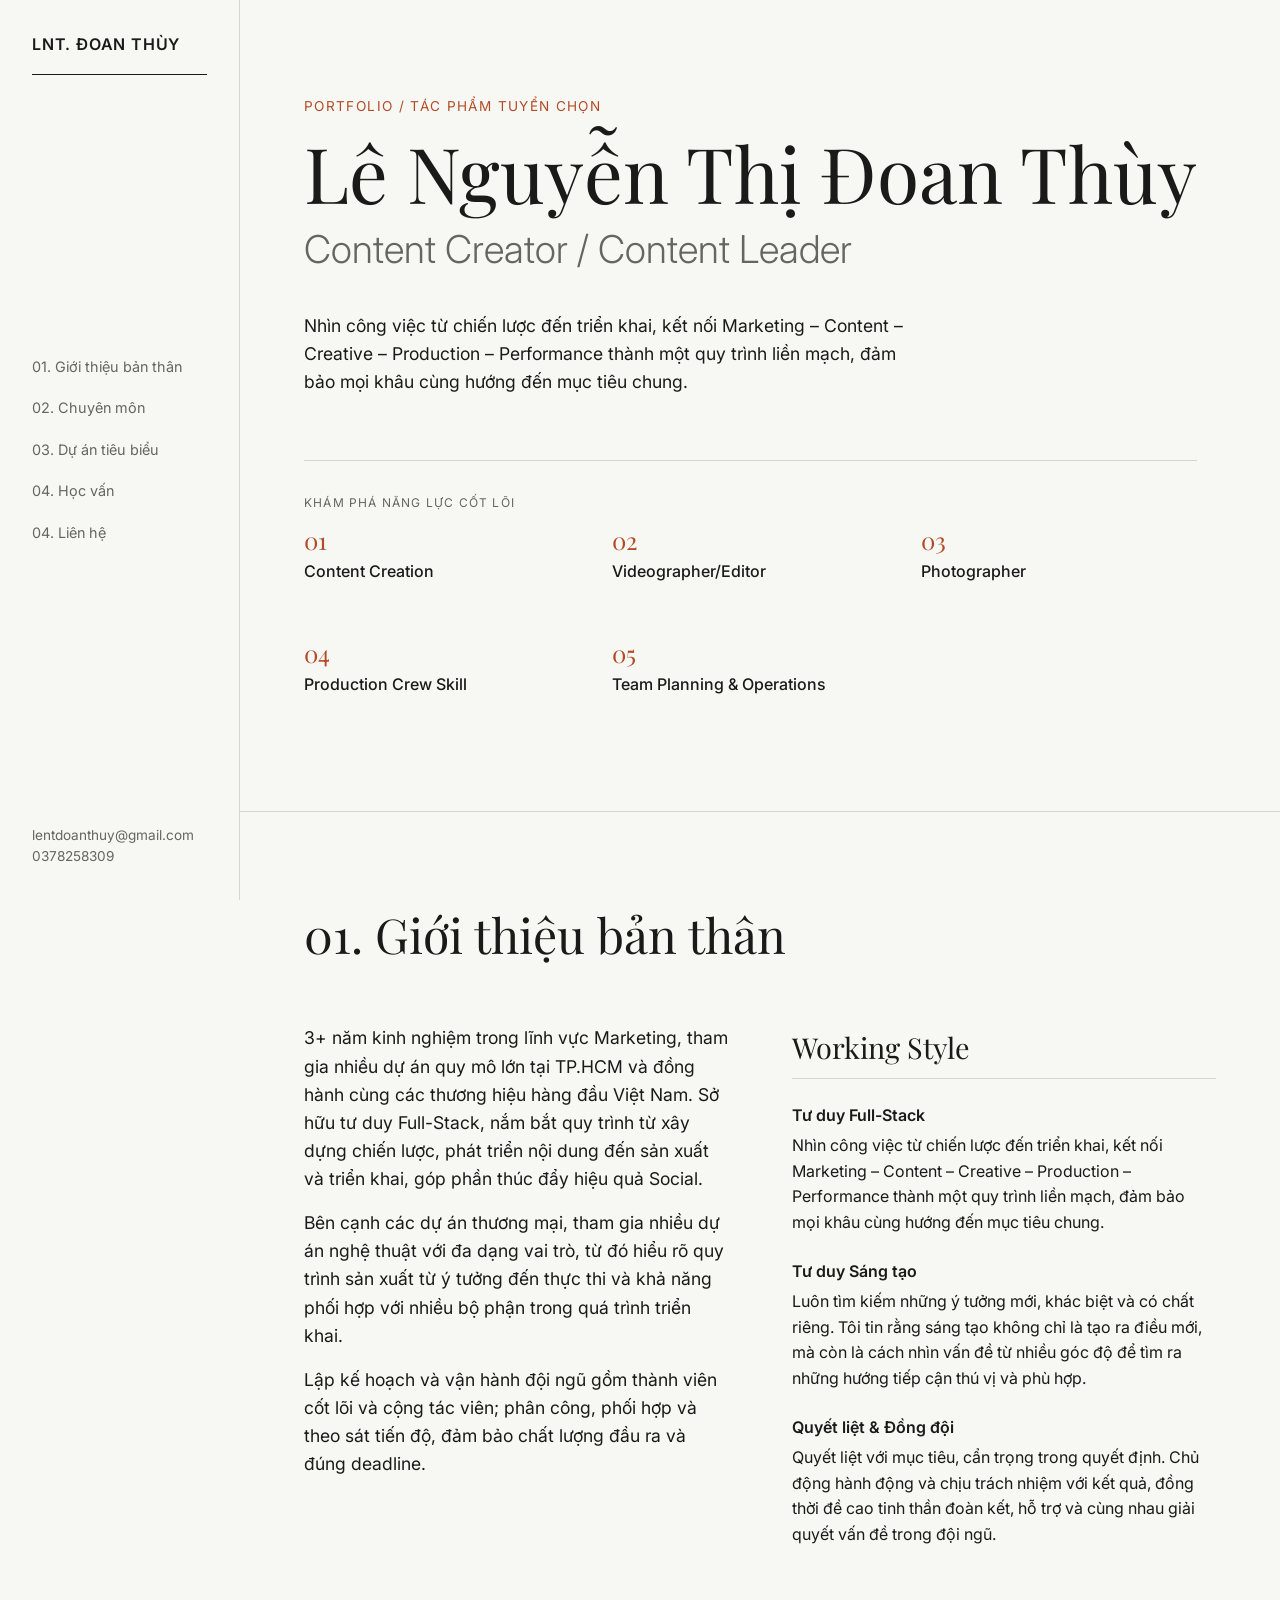
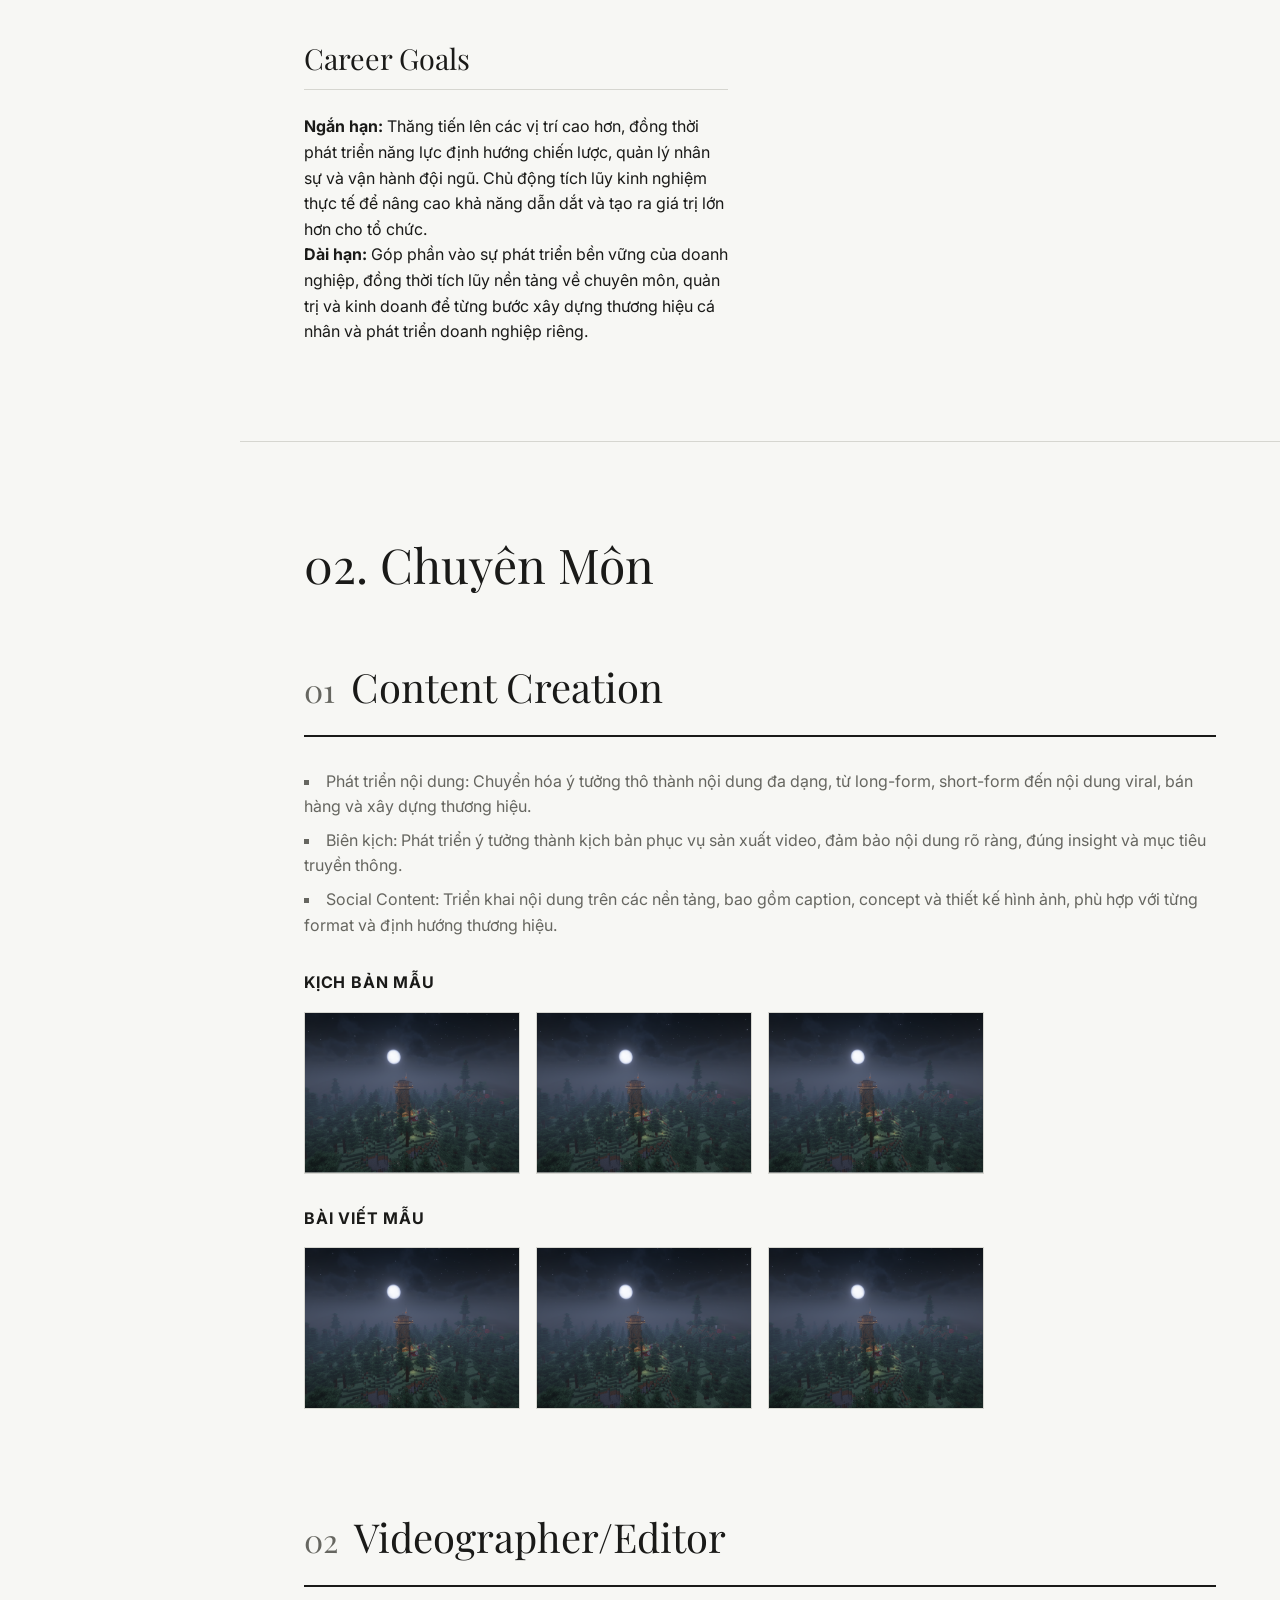
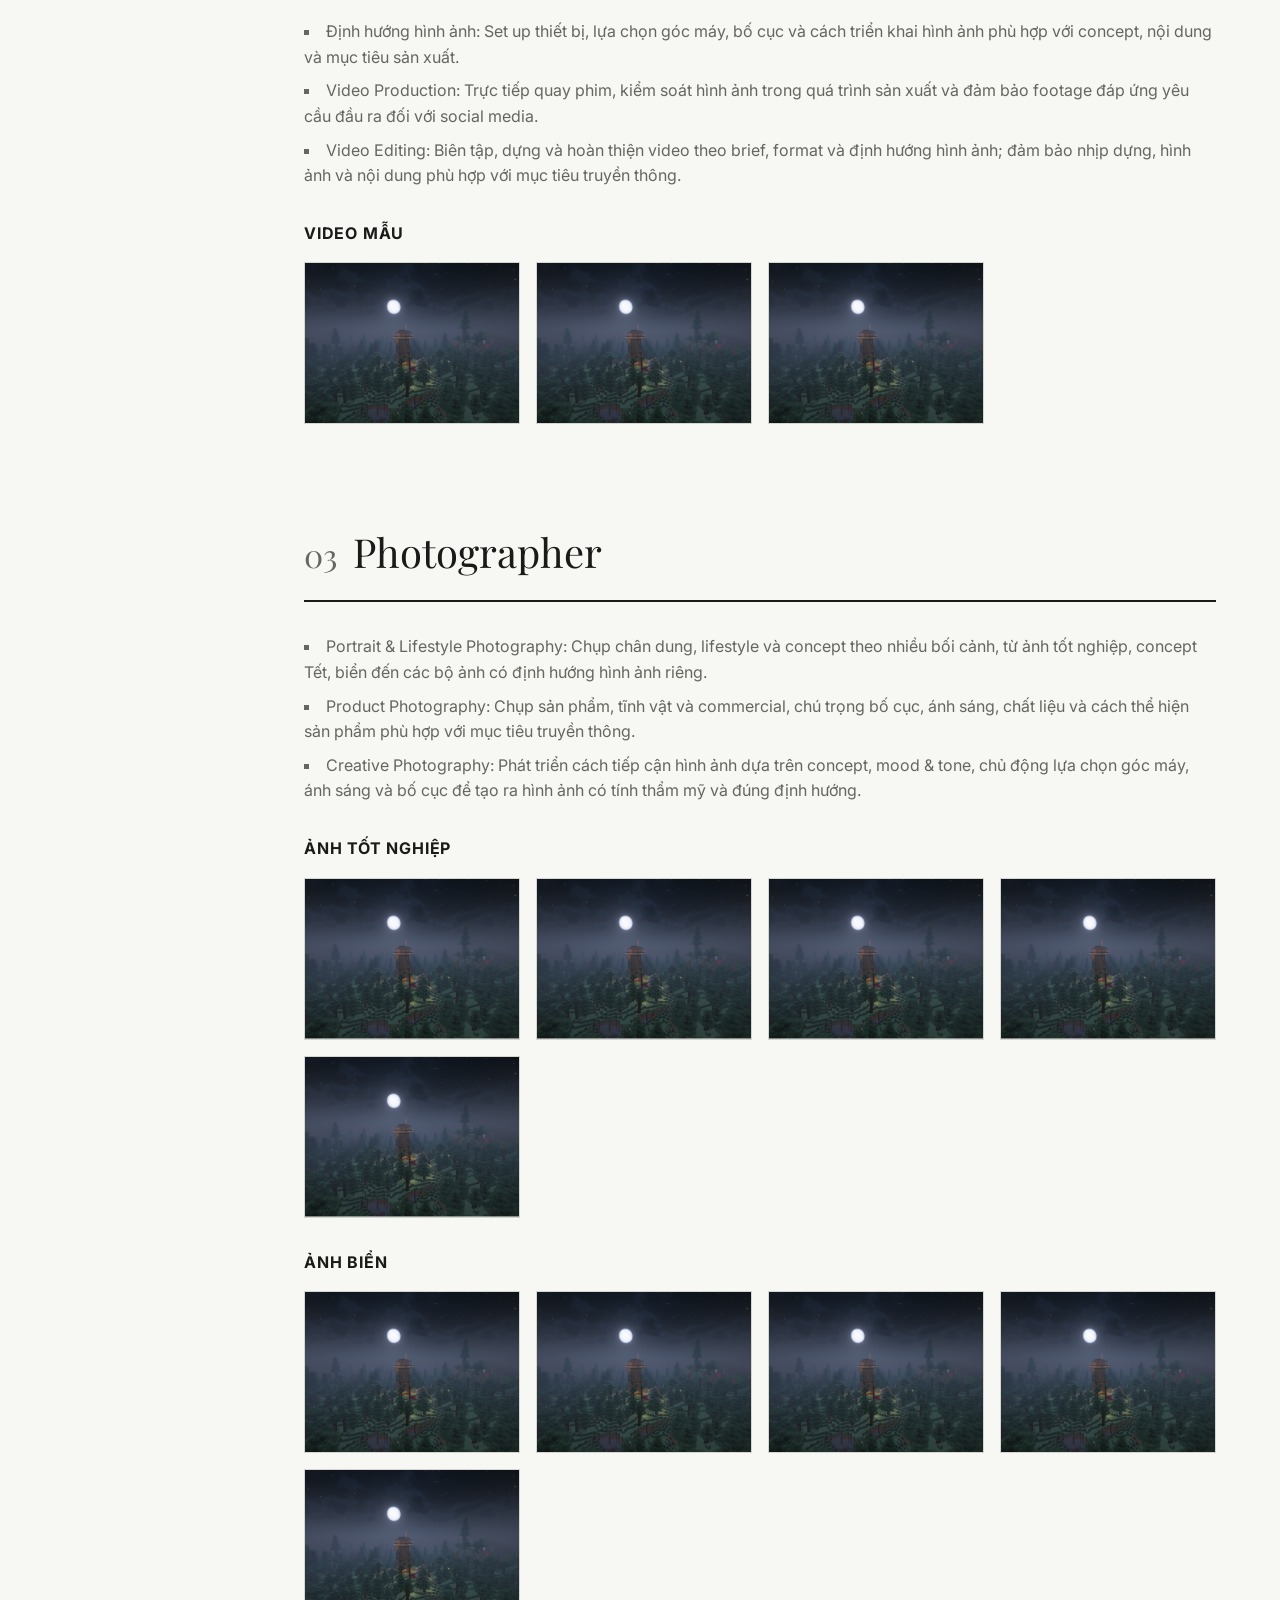
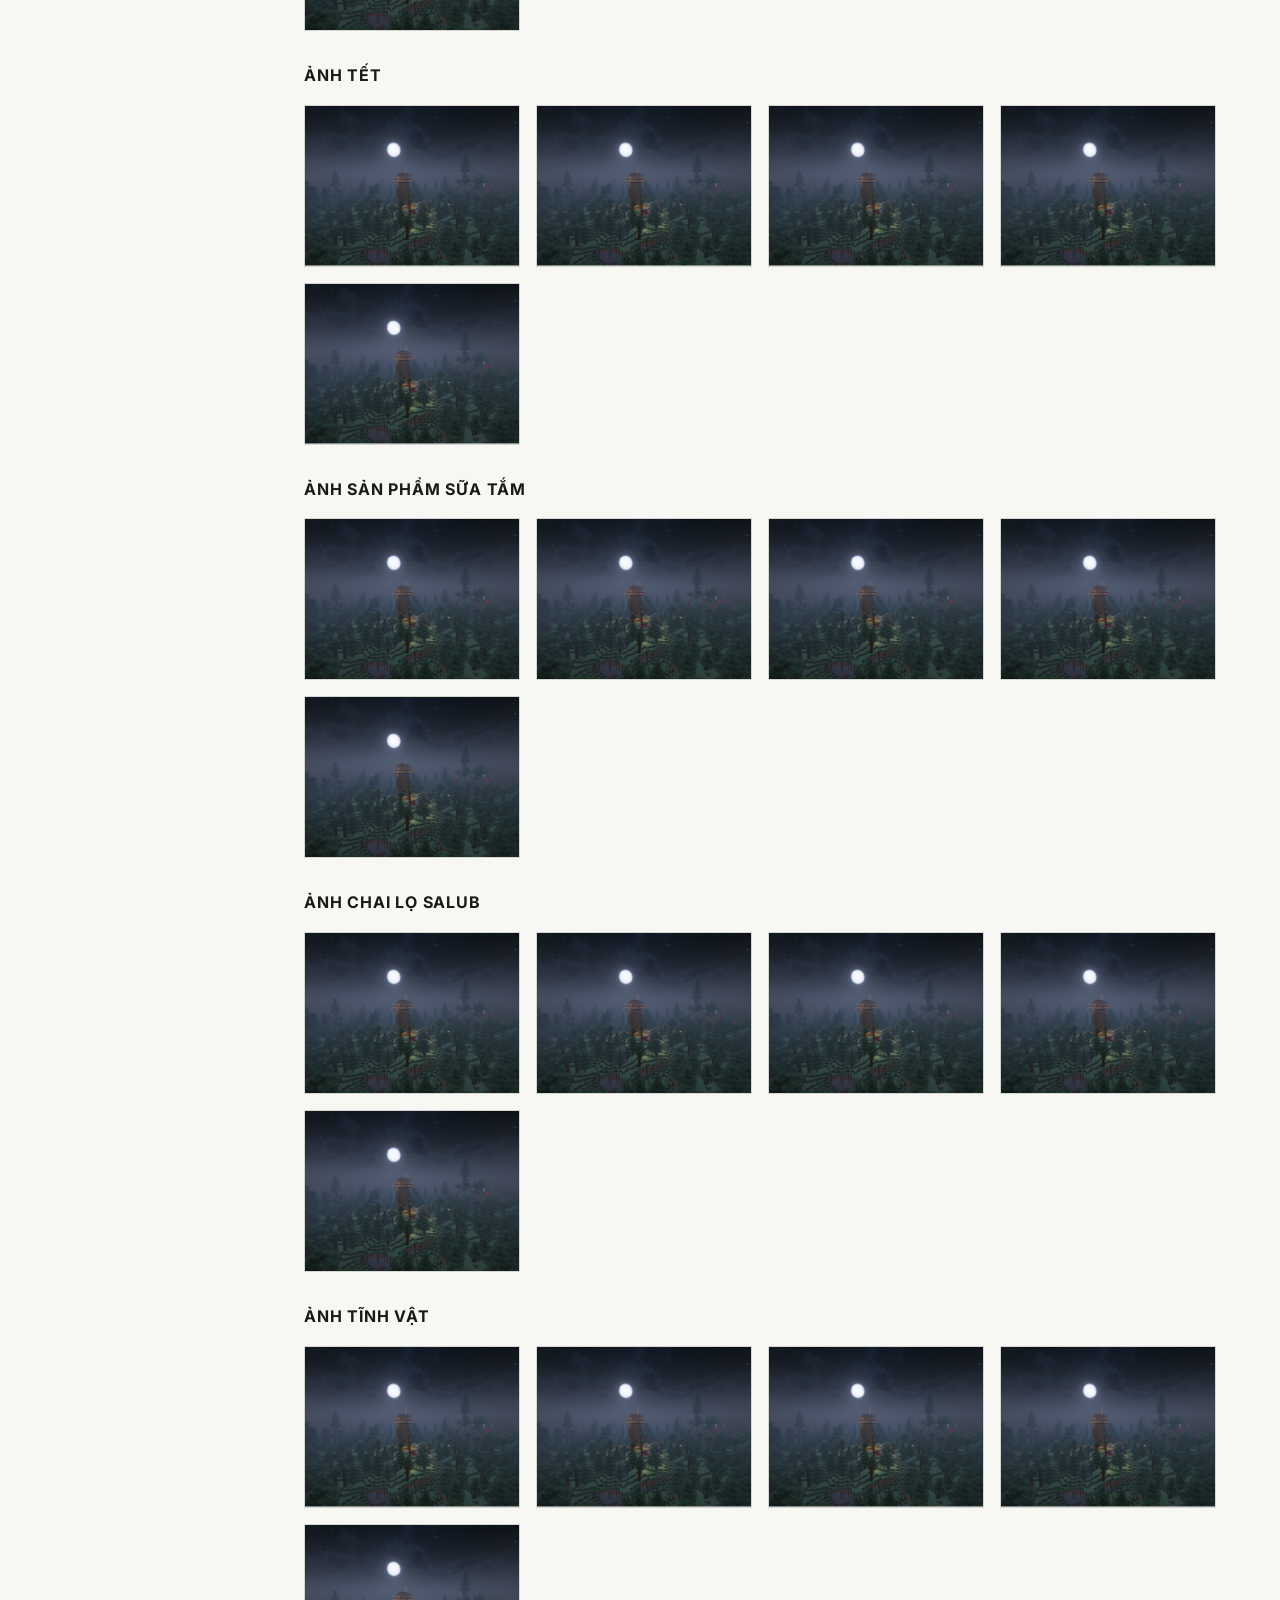
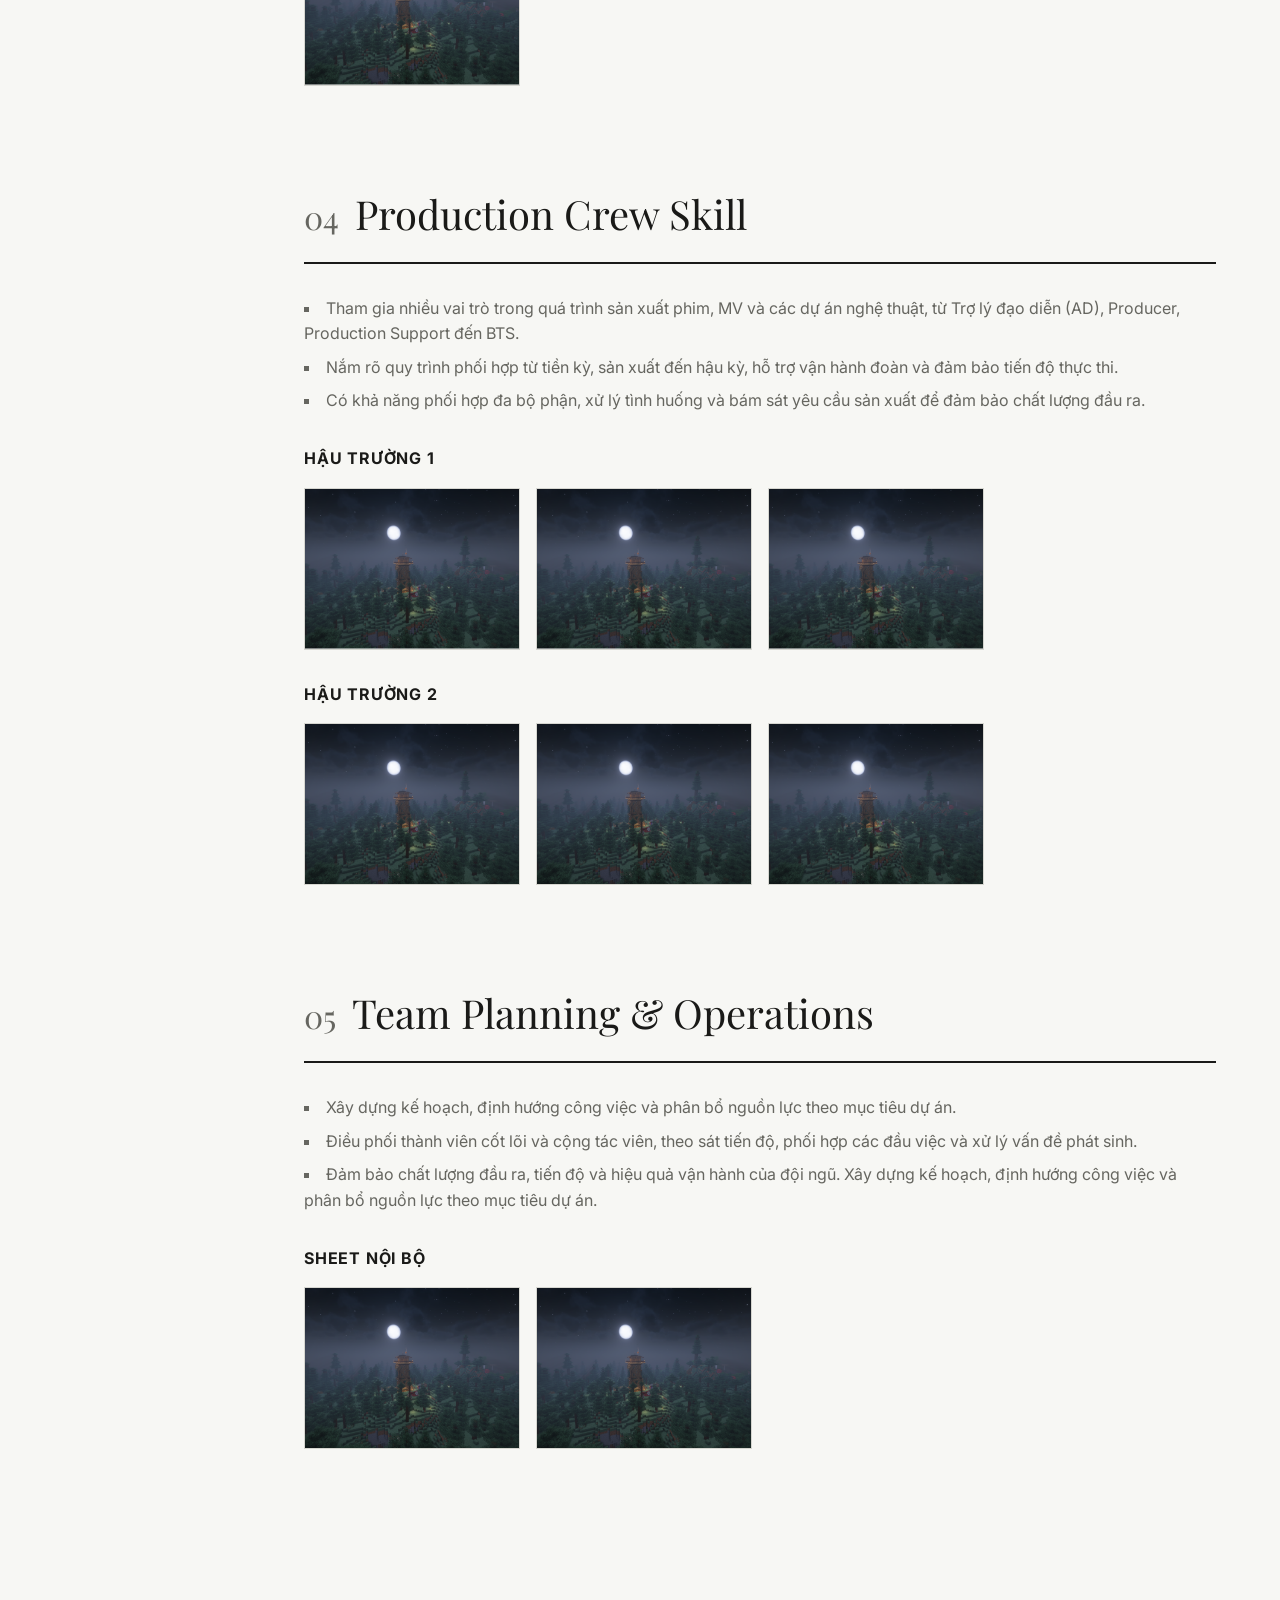
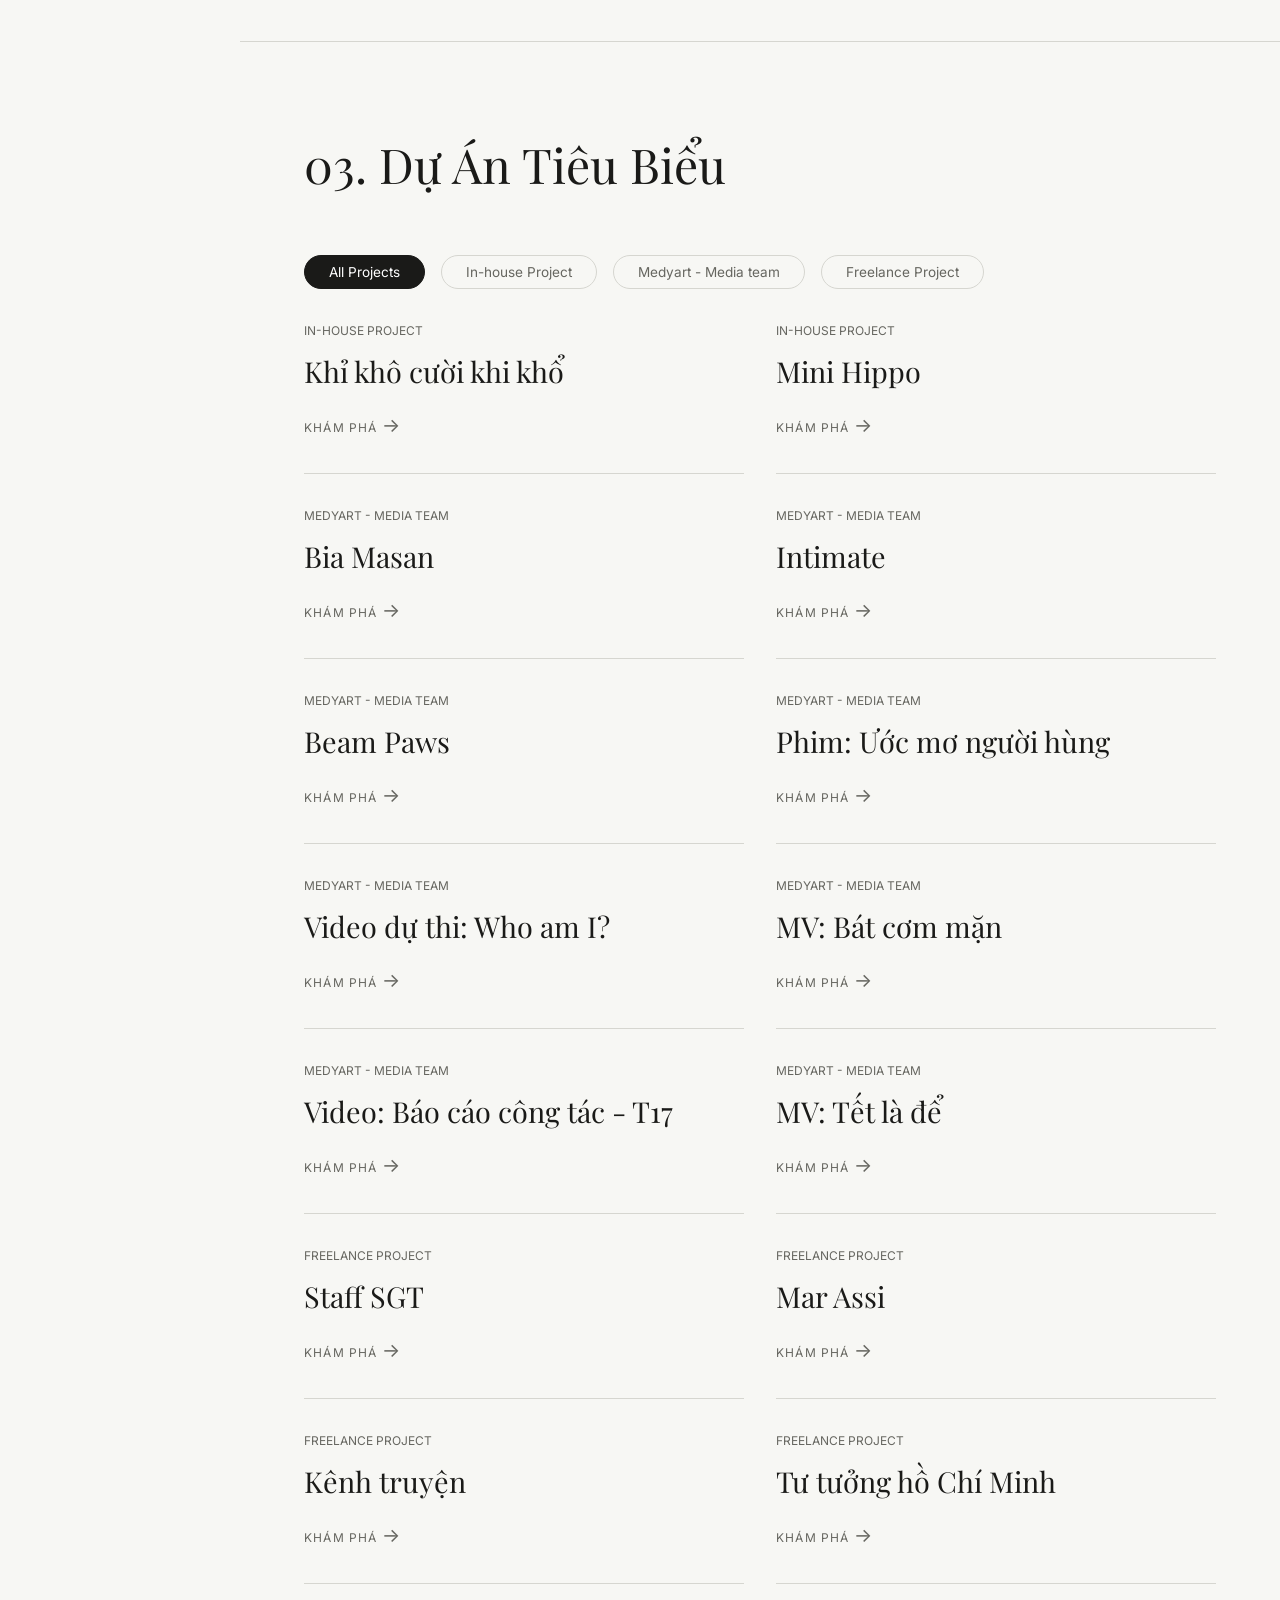
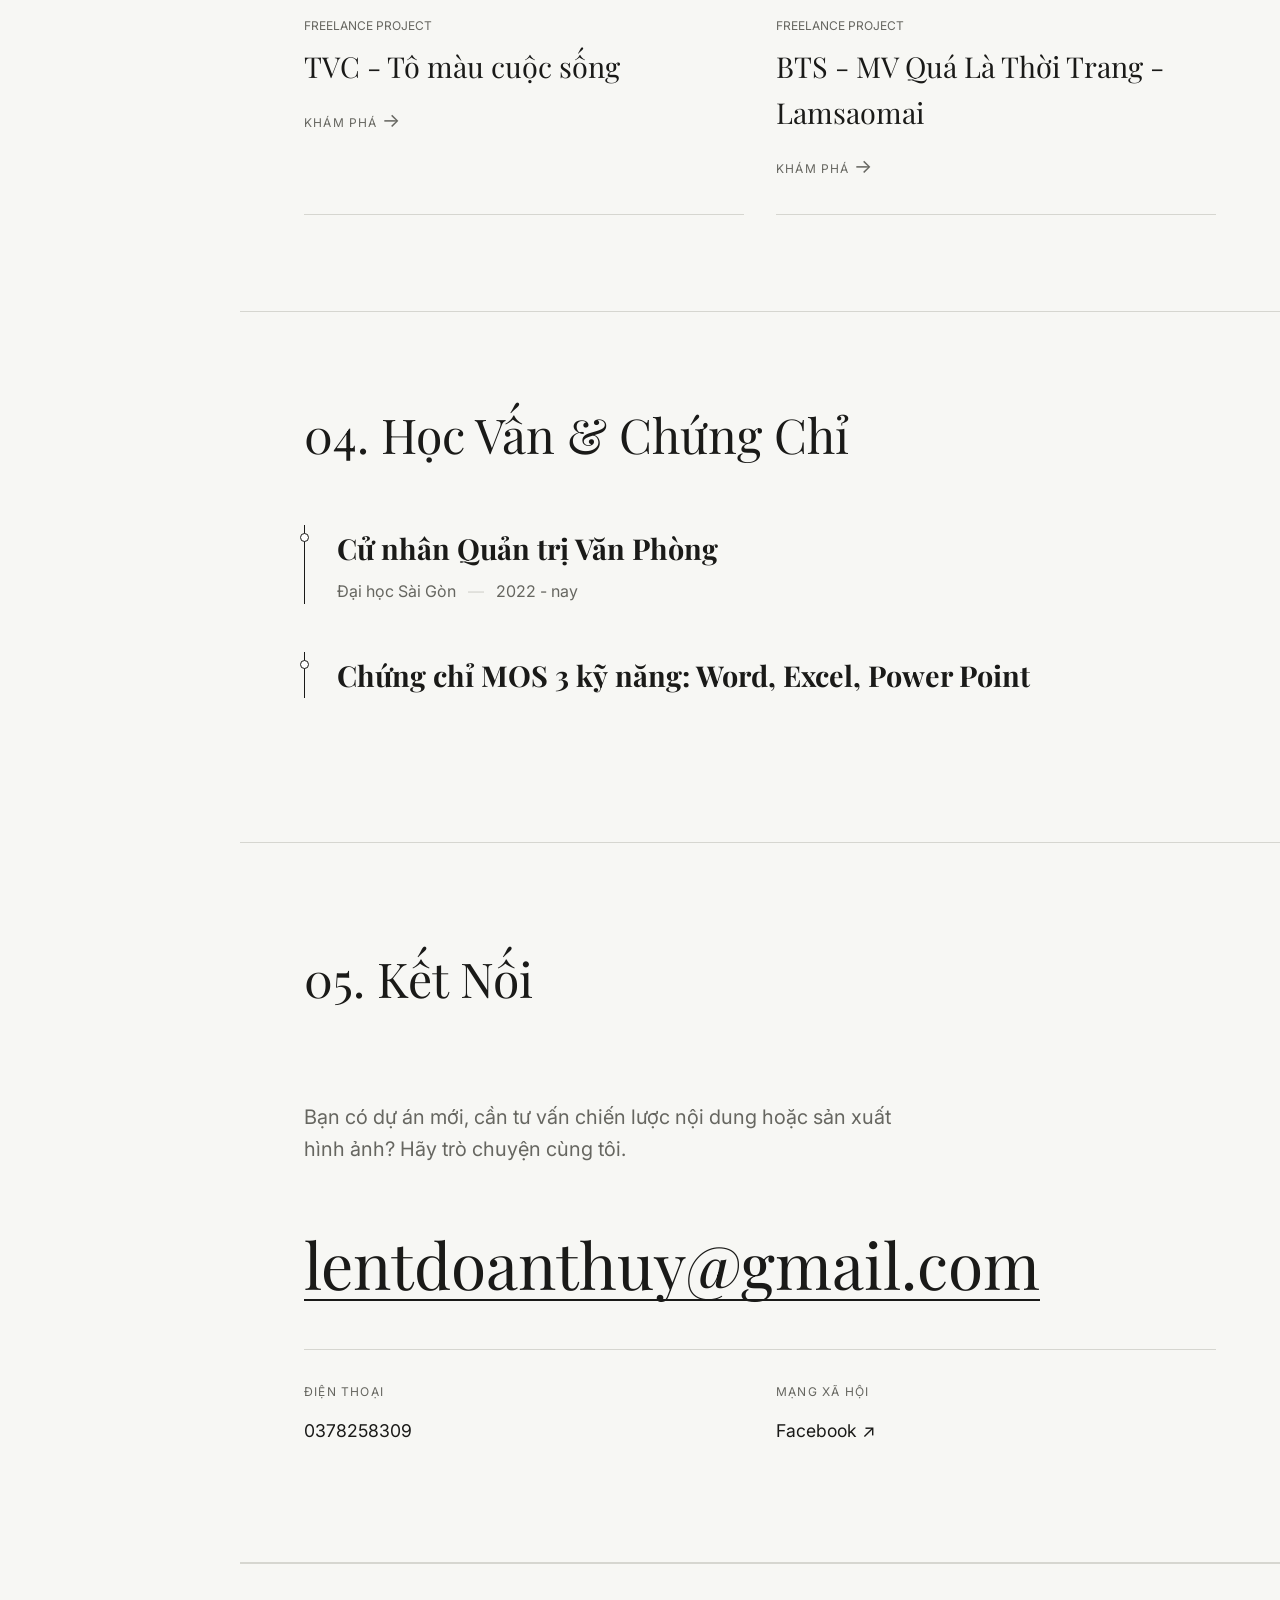
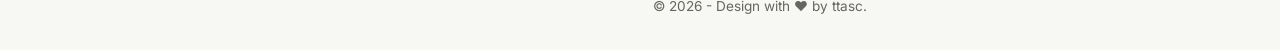
==== commit 20cf73d9: "fix text and split education-contact" ====
--- a/index.html
+++ b/index.html
@@ -20,10 +20,11 @@
                 <a href="#hero">LNT. ĐOAN THÙY</a>
             </div>
             <ul class="nav-links">
-                <li><a href="#about" class="nav-item" data-target="about">01. About</a></li>
-                <li><a href="#expertise" class="nav-item" data-target="expertise">02. Expertise</a></li>
-                <li><a href="#projects" class="nav-item" data-target="projects">03. Selected Work</a></li>
-                <li><a href="#background" class="nav-item" data-target="background">04. Background</a></li>
+                <li><a href="#about" class="nav-item" data-target="about">01. Giới thiệu bản thân</a></li>
+                <li><a href="#expertise" class="nav-item" data-target="expertise">02. Chuyên môn</a></li>
+                <li><a href="#projects" class="nav-item" data-target="projects">03. Dự án tiêu biểu</a></li>
+                <li><a href="#education" class="nav-item" data-target="education">04. Học vấn</a></li>
+                <li><a href="#contact" class="nav-item" data-target="contact">04. Liên hệ</a></li>
             </ul>
             <div class="nav-contact-quick" id="nav-contact">
                 <!-- Injected via JS -->
@@ -54,7 +55,7 @@
             <!-- About Section -->
             <section id="about" class="section-about">
                 <div class="section-header">
-                    <h2 class="section-title">01. Về Tôi</h2>
+                    <h2 class="section-title">01. Giới thiệu bản thân</h2>
                 </div>
                 <div class="about-grid">
                     <div class="about-overview" id="about-overview"></div>
@@ -72,7 +73,7 @@
             <!-- Expertise & Skills Section -->
             <section id="expertise" class="section-expertise">
                 <div class="section-header">
-                    <h2 class="section-title">02. Năng Lực Chuyên Môn</h2>
+                    <h2 class="section-title">02. Chuyên Môn</h2>
                 </div>
                 <div id="skills-container" class="skills-container">
                     <!-- Injected via JS -->
@@ -94,25 +95,33 @@
                 </div>
             </section>
 
-            <!-- Background (Education & Contact) -->
-            <section id="background" class="section-background">
+            <!-- 04. Education Section -->
+            <section id="education" class="section-education">
                 <div class="section-header">
-                    <h2 class="section-title">04. Hành Trình & Liên Hệ</h2>
+                    <h2 class="section-title">04. Học Vấn & Chứng Chỉ</h2>
                 </div>
-                <div class="background-grid">
-                    <div class="education-block">
-                        <h3 class="subsection-title">Học Vấn & Chứng Chỉ</h3>
-                        <ul id="education-list" class="education-list"></ul>
+                <div class="education-content">
+                    <ul id="education-list" class="education-list"></ul>
+                </div>
+            </section>
+
+            <!-- 05. Contact Section -->
+            <section id="contact" class="section-contact">
+                <div class="section-header">
+                    <h2 class="section-title">05. Kết Nối</h2>
+                </div>
+                <div class="contact-layout">
+                    <div class="contact-intro">
+                        <p>Bạn có dự án mới, cần tư vấn chiến lược nội dung hoặc sản xuất hình ảnh? Hãy trò chuyện cùng tôi.</p>
                     </div>
-                    <div class="contact-block">
-                        <h3 class="subsection-title">Kết Nối</h3>
-                        <div id="contact-details" class="contact-details"></div>
+                    <div id="contact-details" class="contact-details">
+                        <!-- Injected via JS -->
                     </div>
                 </div>
             </section>
 
             <footer class="site-footer">
-                <p>&copy; <span id="current-year"></span> Lê Nguyễn Thị Đoan Thùy. Portfolio.</p>
+                <p>&copy; <span id="current-year"></span> - Design with ❤️ by <a href="https://github.com/ttasc" target="_blank">ttasc</a>.</p>
             </footer>
 
         </main>
--- a/styles.css
+++ b/styles.css
@@ -265,14 +265,59 @@
 .btn-text:disabled { opacity: 0.3; cursor: not-allowed; }
 
 /* ==========================================================================
-   BACKGROUND SECTION
-   ========================================================================== */
-.background-grid { display: grid; grid-template-columns: 1fr 1fr; gap: var(--spacing-lg); }
-.education-list li { margin-bottom: 1.5rem; }
-.edu-title { font-weight: 600; font-size: 1.1rem; }
-.edu-meta { color: var(--text-muted); font-size: 0.9rem; }
-.contact-item { margin-bottom: 1rem; font-size: 1.1rem; }
-.contact-item a { border-bottom: 1px solid var(--text-main); padding-bottom: 2px; }
+   EDUCATION SECTION
+   ========================================================================== */
+.section-education { border-bottom: 1px solid var(--border-color); }
+.education-content { max-width: 800px; }
+.education-list li {
+    padding-left: 2rem;
+    border-left: 1px solid var(--text-main);
+    position: relative;
+    margin-bottom: 3rem;
+}
+.education-list li::before {
+    content: '';
+    position: absolute;
+    left: -5px;
+    top: 8px;
+    width: 9px;
+    height: 9px;
+    background: var(--bg-surface);
+    border: 1px solid var(--text-main);
+    border-radius: 50%;
+}
+.edu-title { font-family: var(--font-serif); font-size: 1.8rem; margin-bottom: 0.5rem; }
+.edu-meta { color: var(--text-muted); font-size: 1rem; }
+.edu-meta span:not(:last-child)::after { content: " — "; margin: 0 0.5rem; color: var(--border-color); }
+
+/* ==========================================================================
+   CONTACT SECTION (& BOOKING PREP)
+   ========================================================================== */
+.section-contact { min-height: 80vh; display: flex; flex-direction: column; justify-content: center; }
+.contact-layout { margin-top: 2rem; }
+.contact-intro { font-size: 1.25rem; max-width: 600px; margin-bottom: 4rem; color: var(--text-muted); }
+
+/* Editorial huge contact link */
+.huge-email {
+    display: inline-block;
+    font-family: var(--font-serif);
+    font-size: clamp(2rem, 5vw, 4.5rem);
+    line-height: 1.1;
+    color: var(--text-main);
+    border-bottom: 2px solid var(--text-main);
+    margin-bottom: 3rem;
+    transition: color var(--transition-fast), border-color var(--transition-fast);
+}
+.huge-email:hover { color: var(--accent); border-color: var(--accent); }
+
+.contact-meta-grid { display: grid; grid-template-columns: repeat(auto-fit, minmax(200px, 1fr)); gap: 2rem; border-top: 1px solid var(--border-color); padding-top: 2rem; }
+.contact-meta-item .micro-label { margin-bottom: 1rem; }
+.contact-meta-item a { font-size: 1.1rem; display: inline-block; margin-bottom: 0.5rem; transition: color var(--transition-fast); }
+.contact-meta-item a:hover { color: var(--accent); }
+
+/* Chuẩn bị cho Booking Section */
+.section-booking { background-color: var(--bg-surface); }
+.booking-form-container { max-width: 800px; padding: 2rem; border: 1px solid var(--border-color); }
 
 .site-footer { padding: 2rem var(--spacing-lg); border-top: 1px solid var(--border-color); text-align: center; font-size: 0.85rem; color: var(--text-muted); }
 
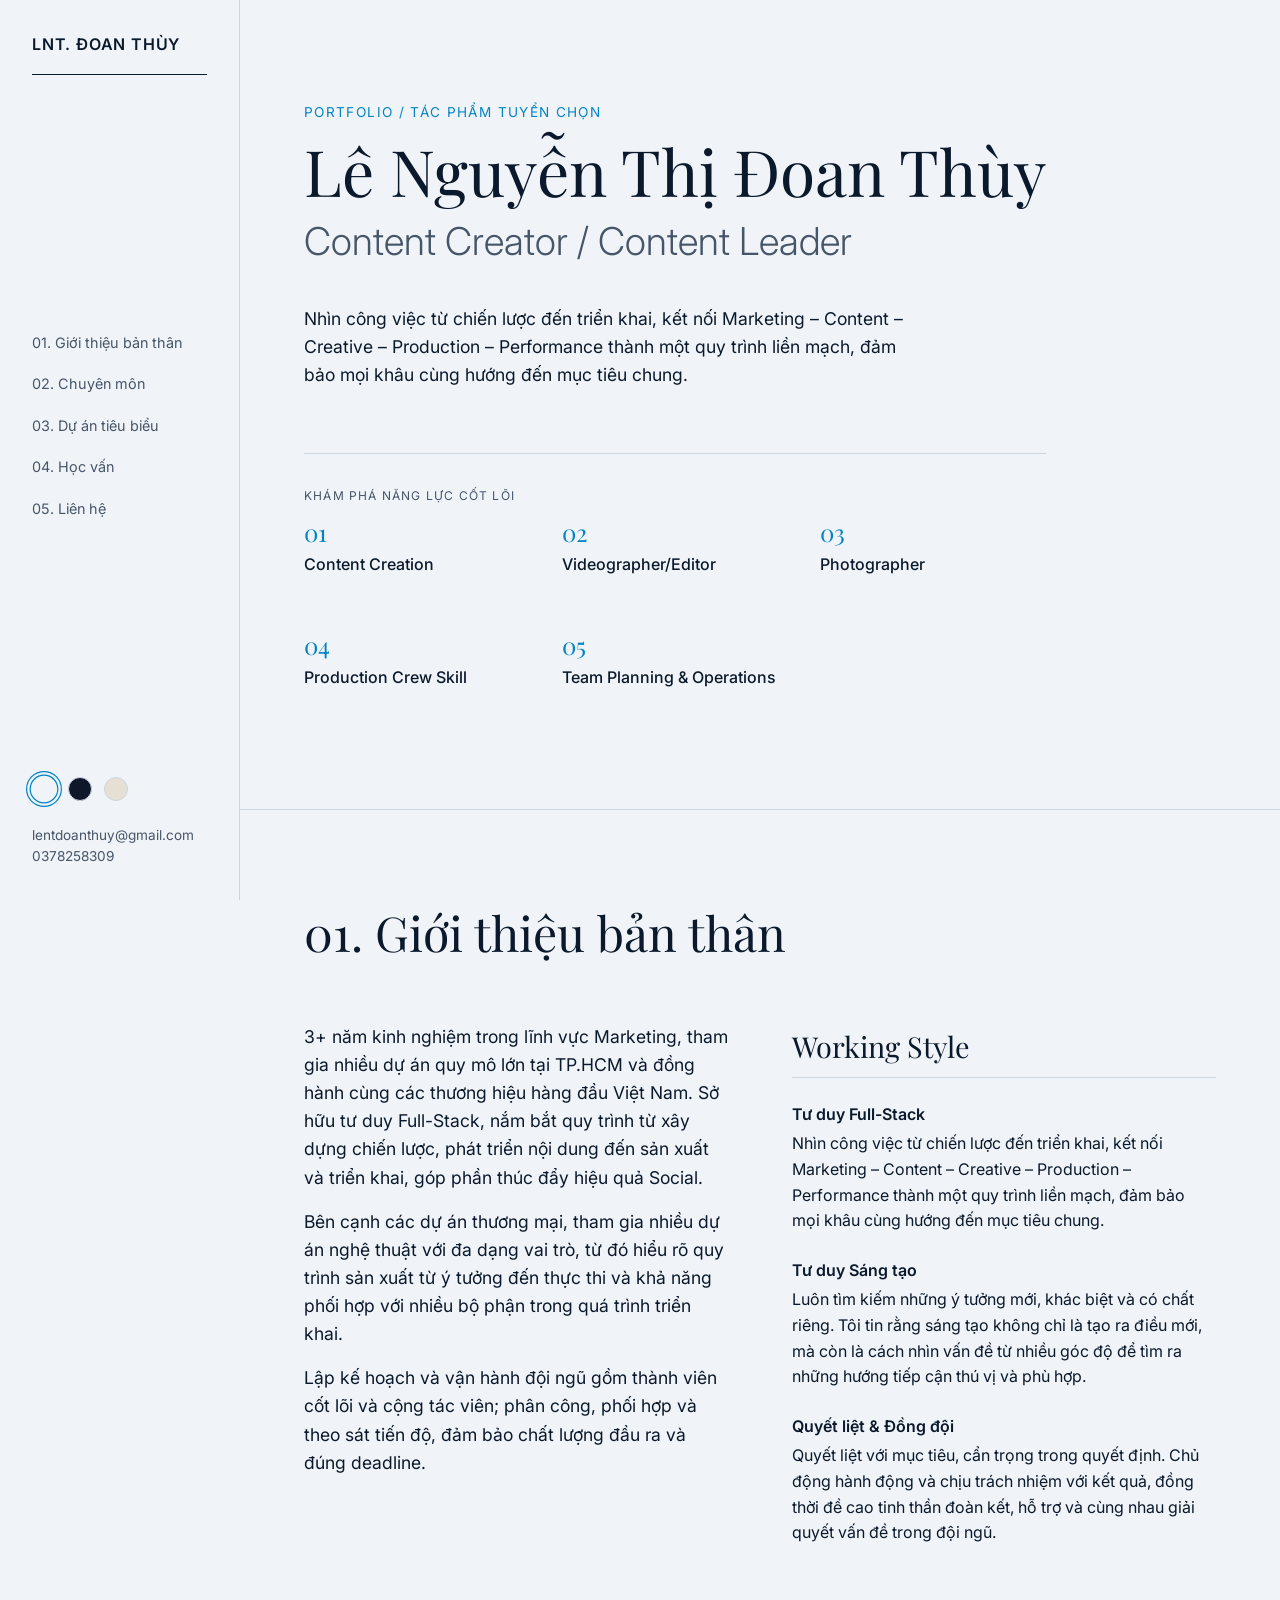
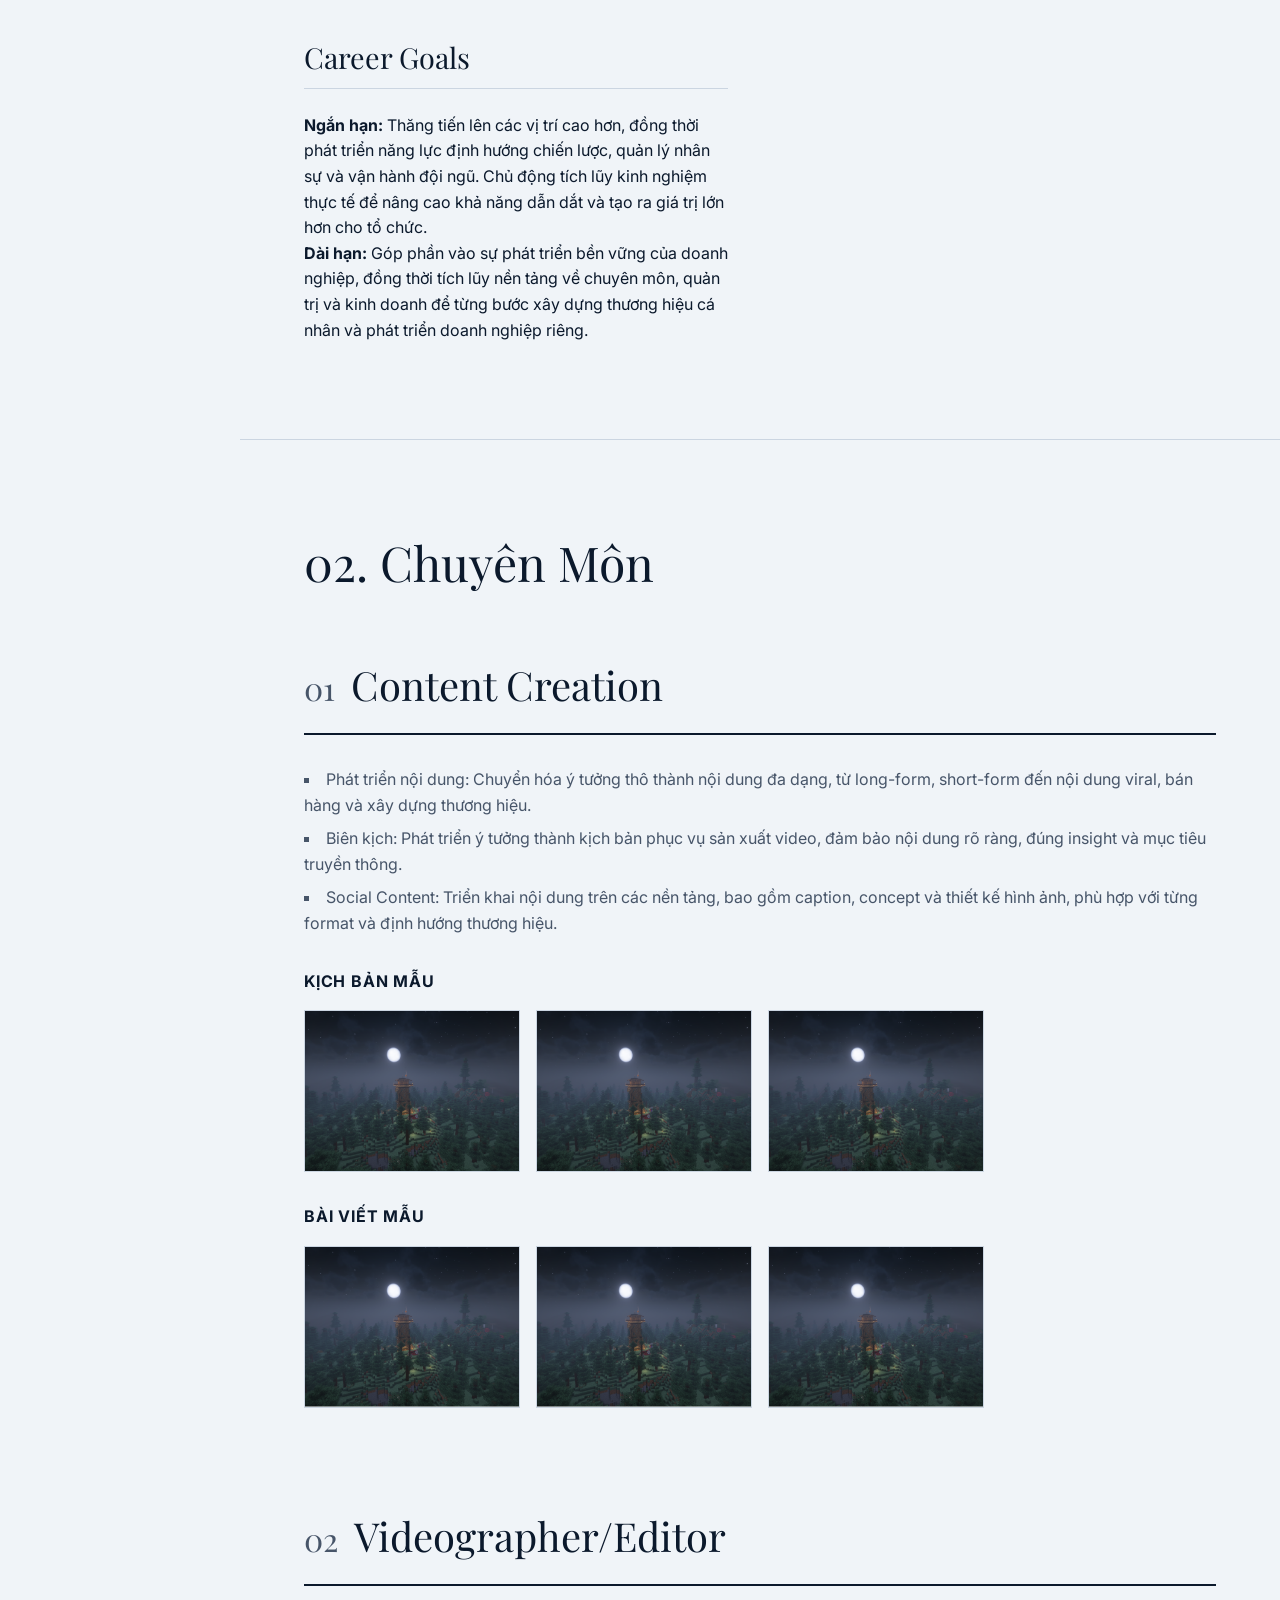
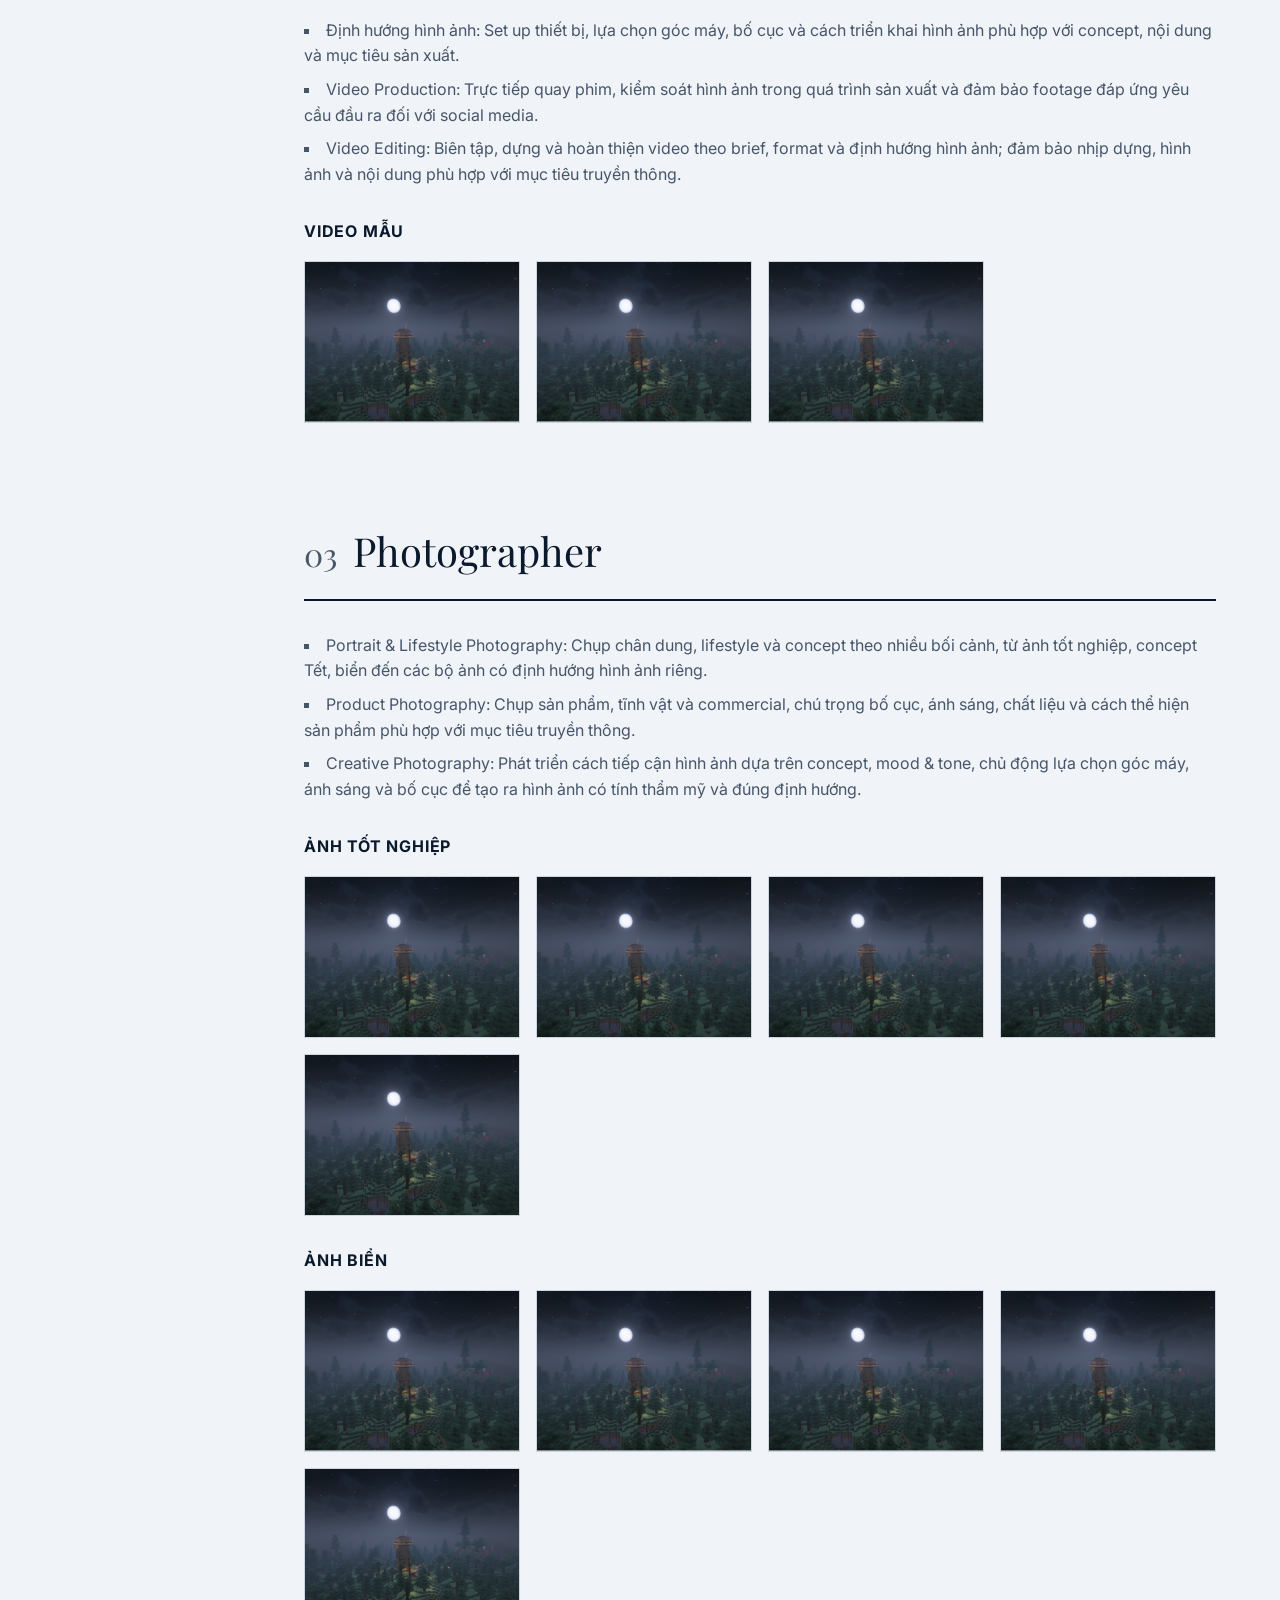
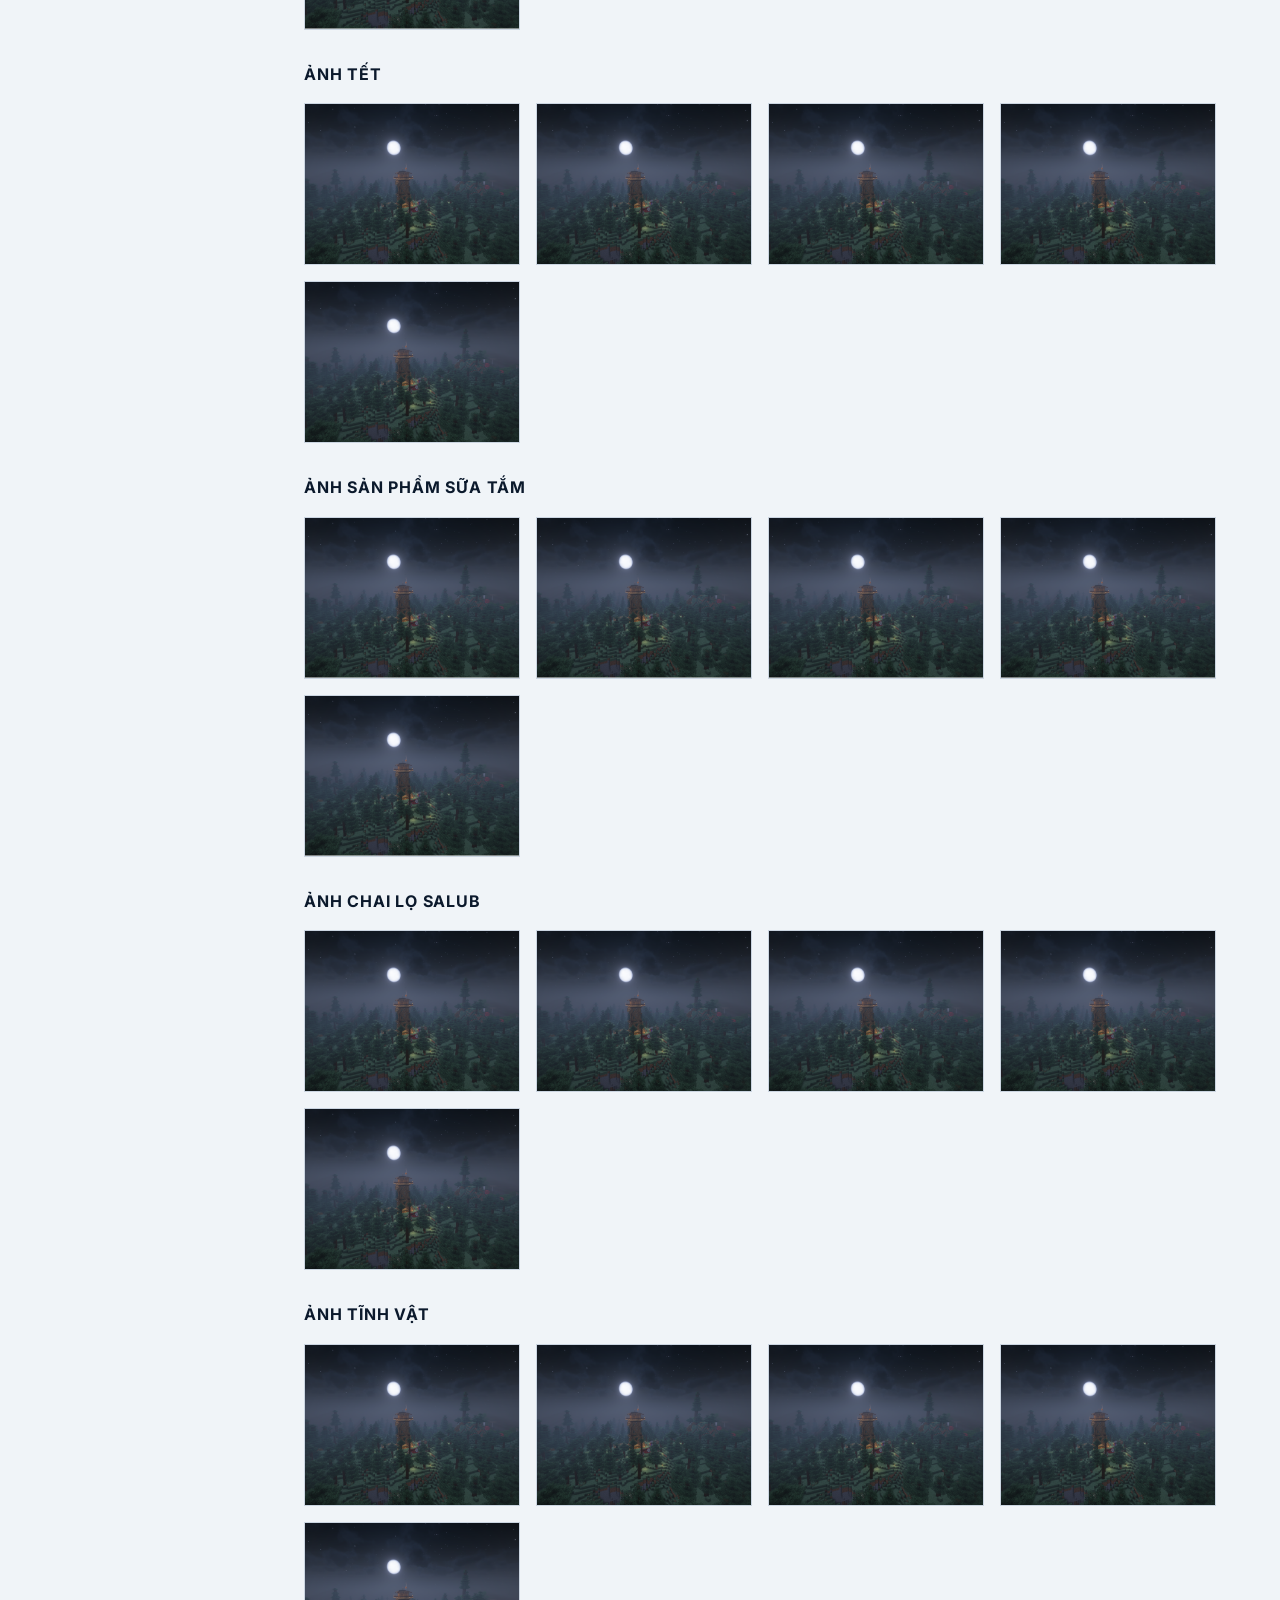
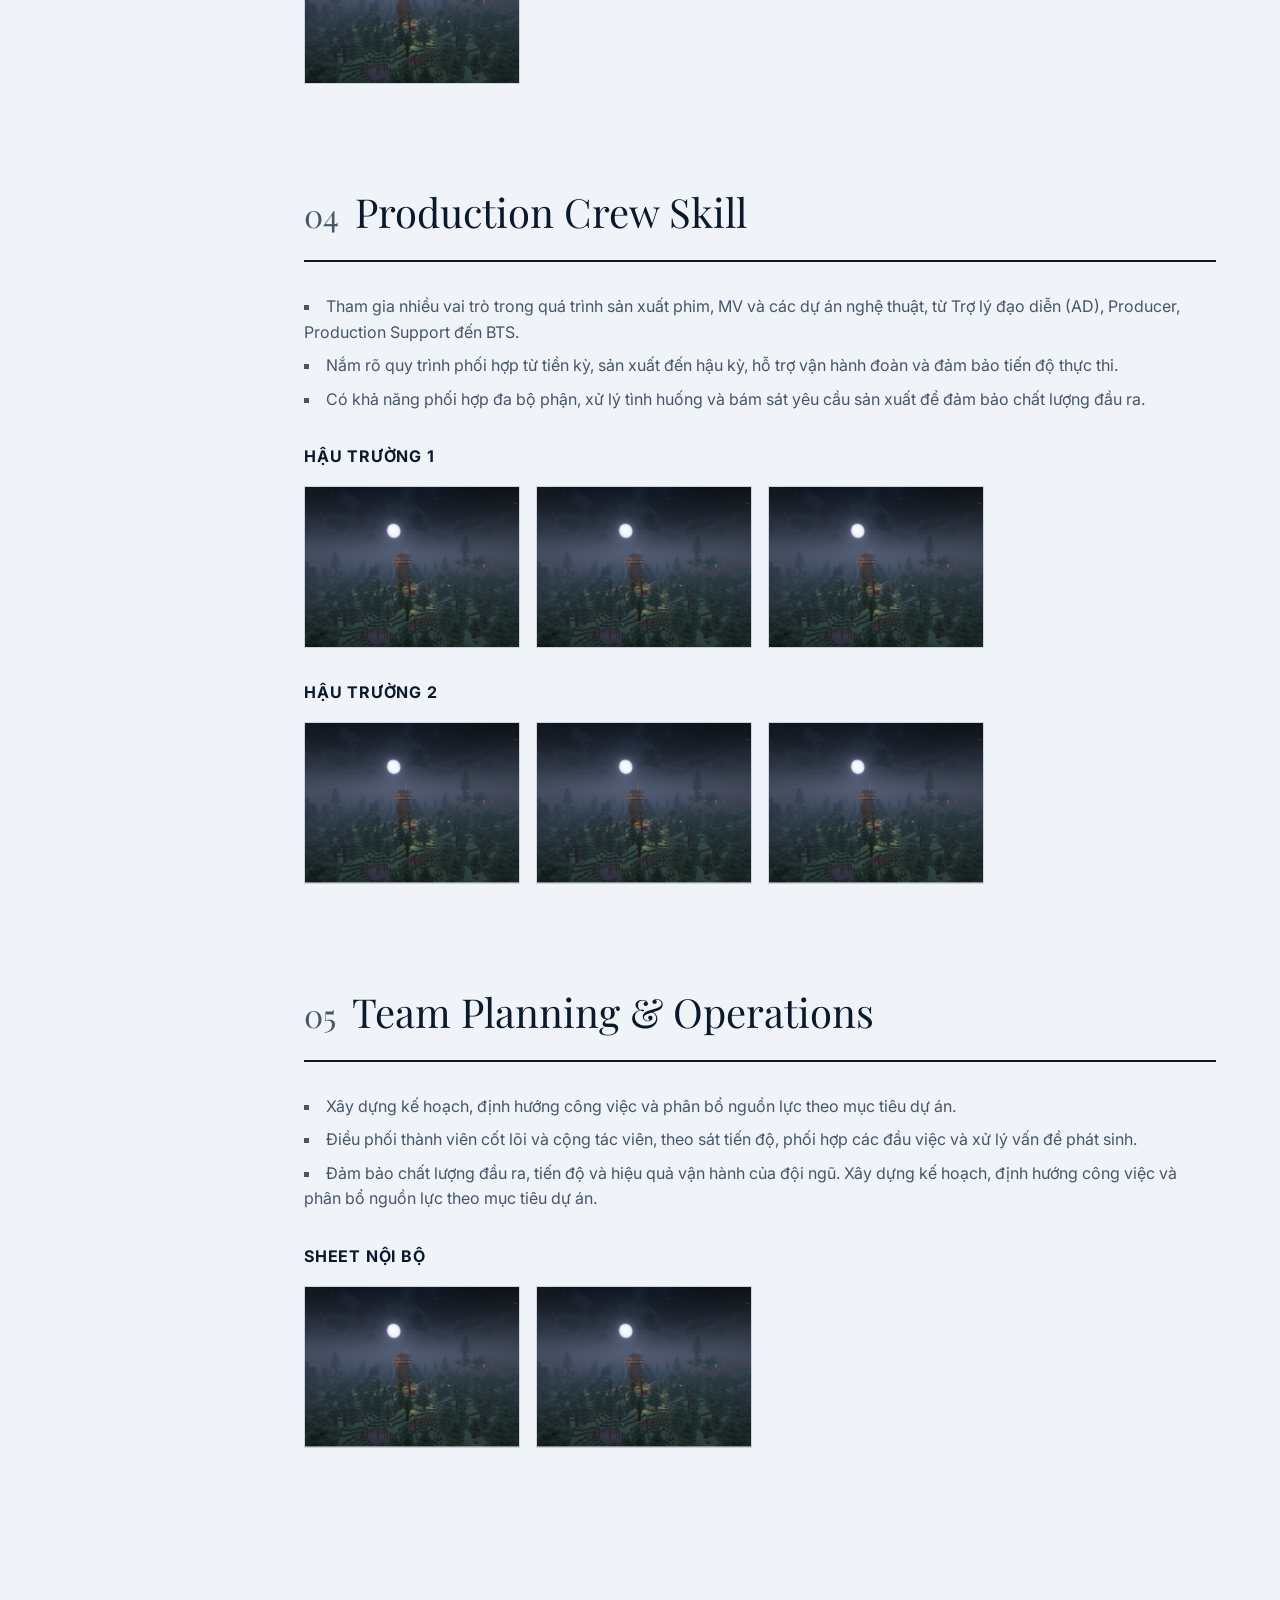
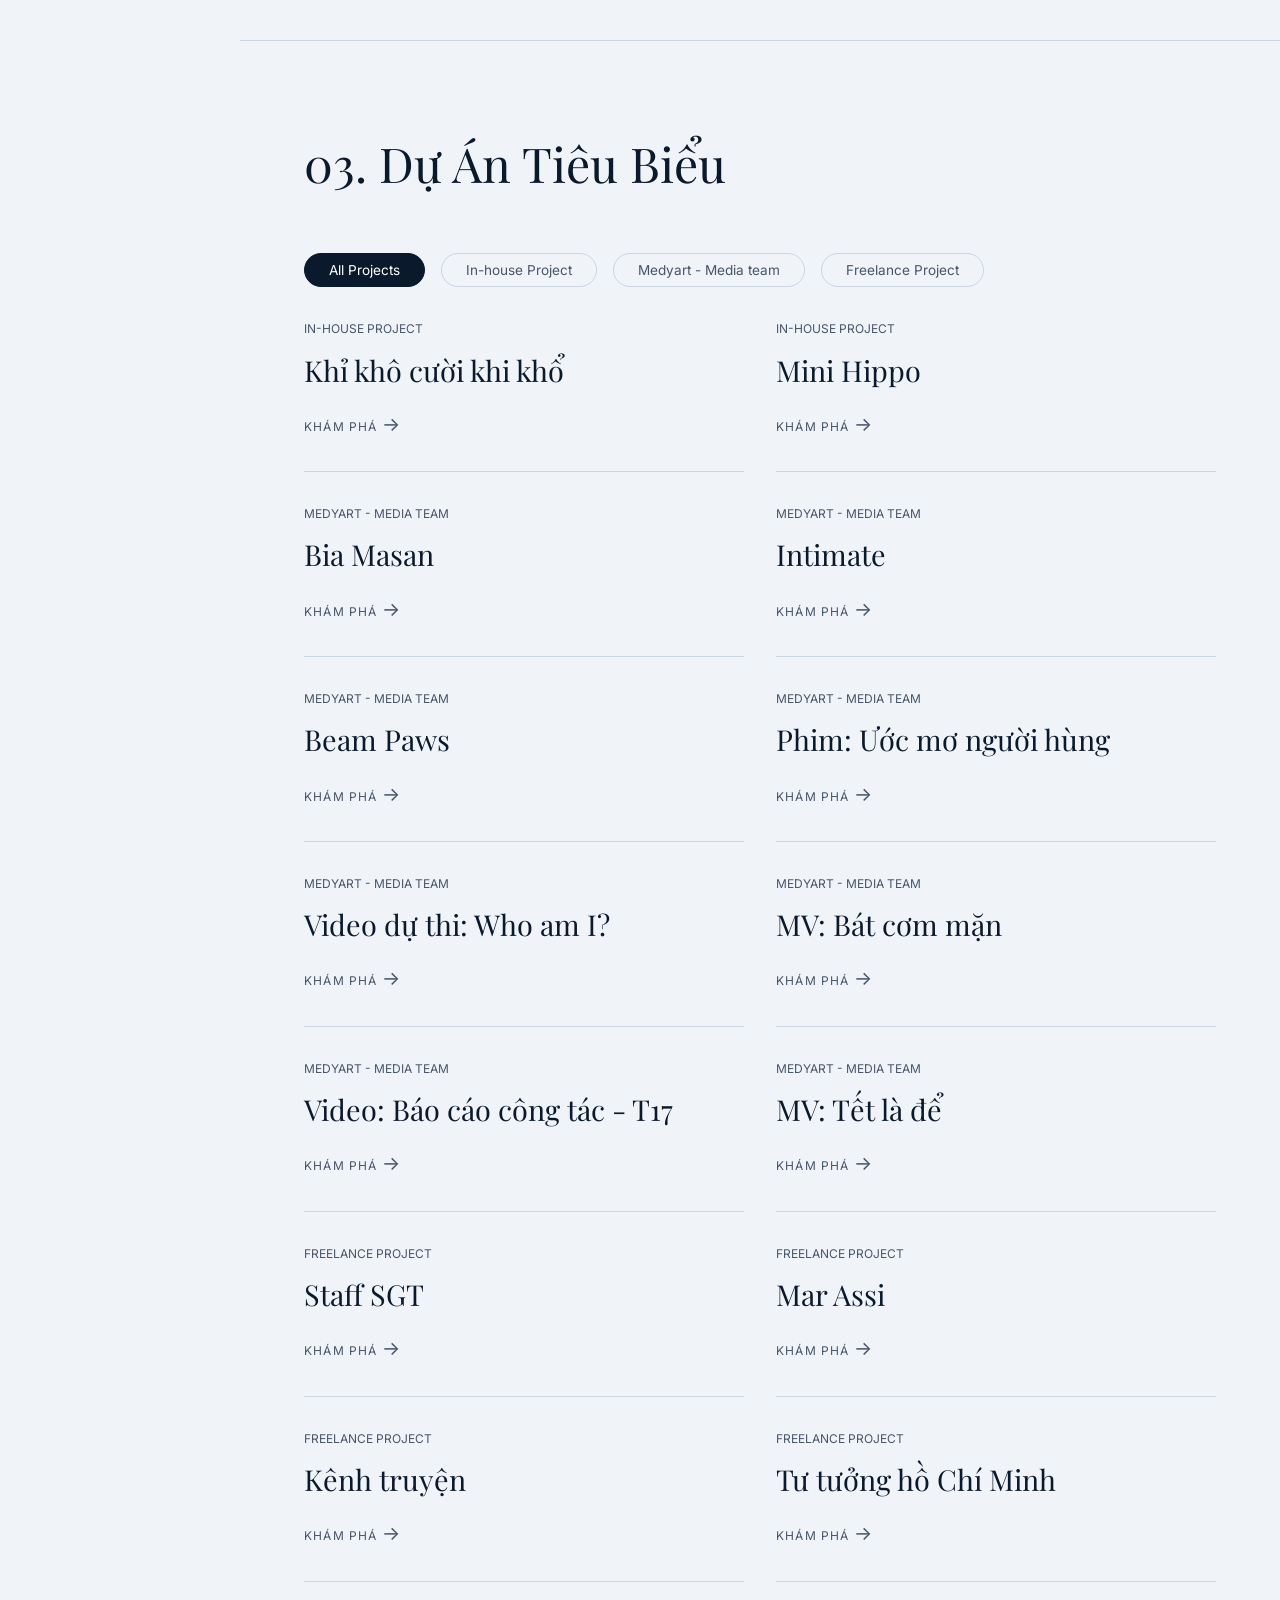
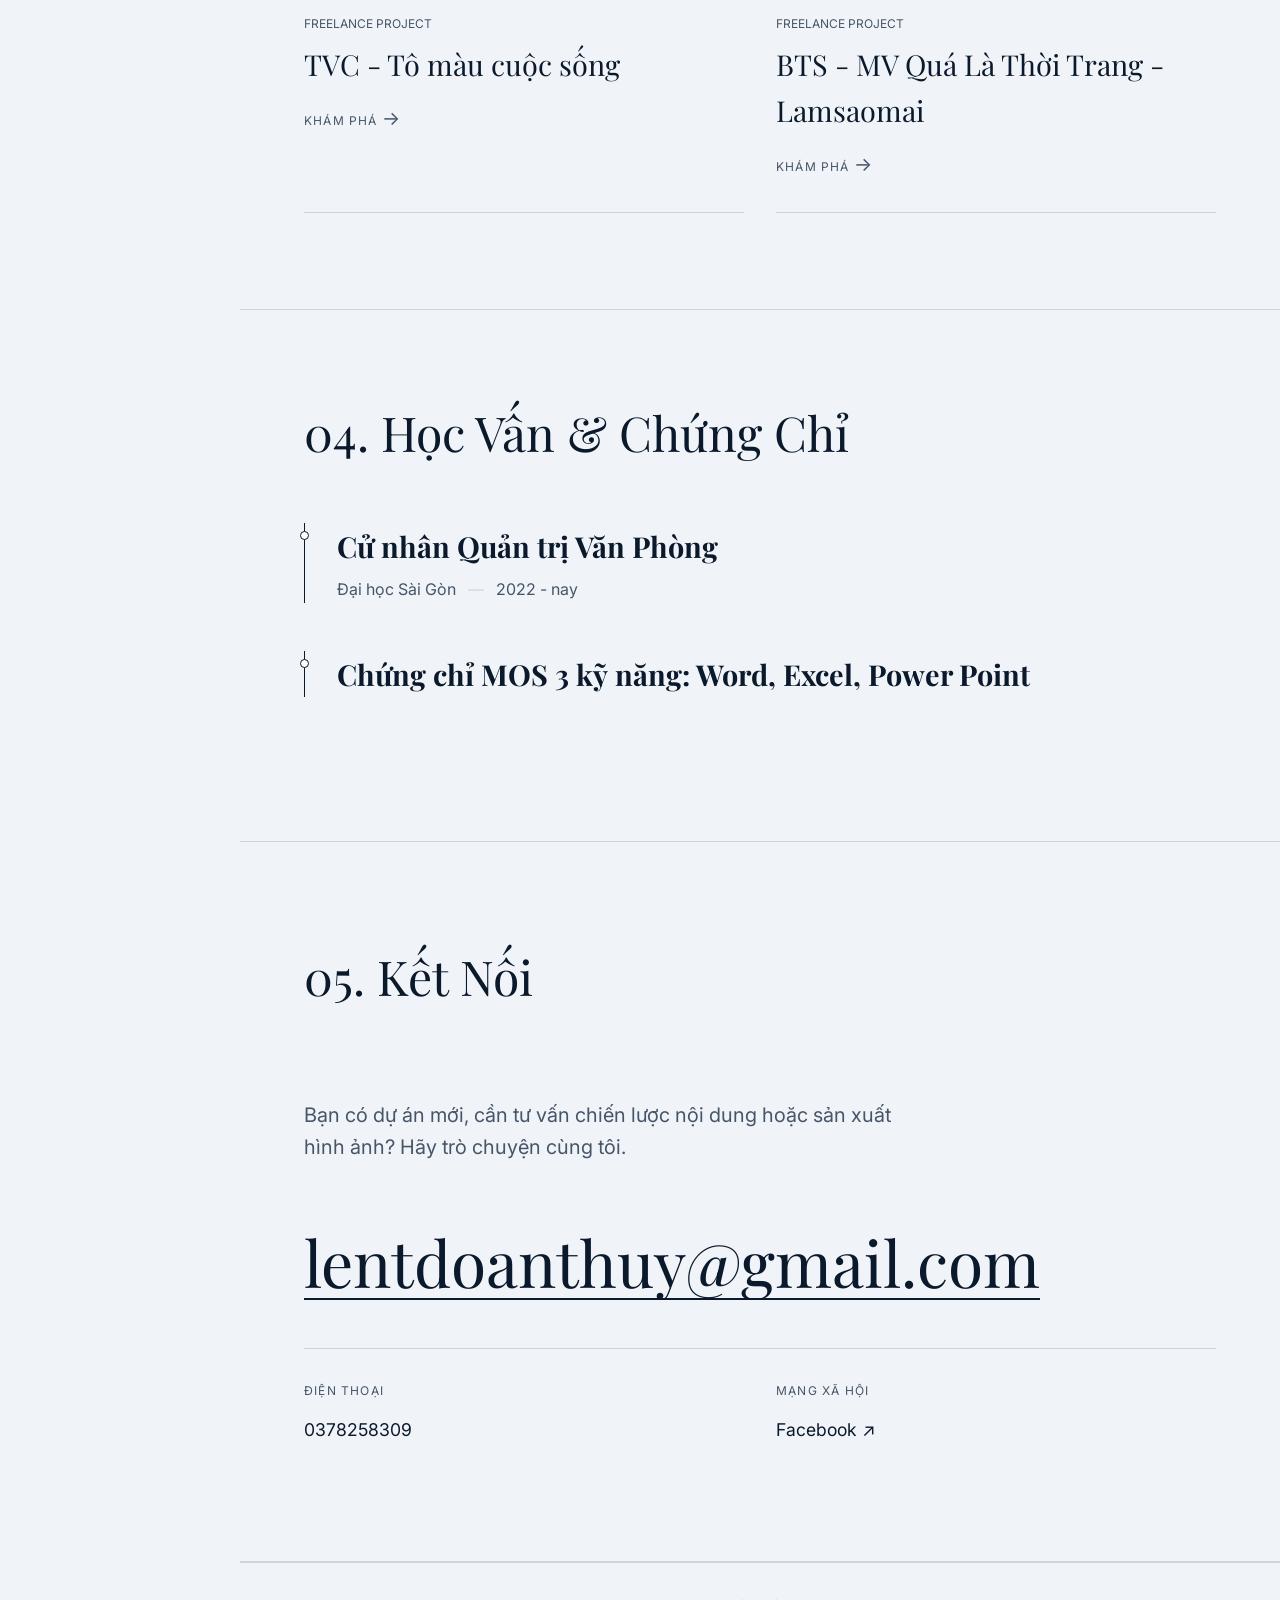
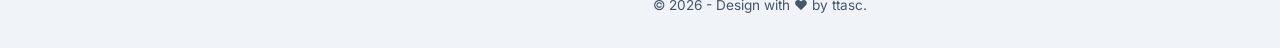
==== commit c5c6f44f: "theme switcher" ====
--- a/index.html
+++ b/index.html
@@ -10,6 +10,13 @@
     <link rel="preconnect" href="https://fonts.googleapis.com">
     <link rel="preconnect" href="https://fonts.gstatic.com" crossorigin>
     <link href="https://fonts.googleapis.com/css2?family=Playfair+Display:ital,wght@0,400;0,600;1,400&family=Inter:wght@300;400;500;600&display=swap" rel="stylesheet">
+    <!-- Inline script để thiết lập theme ngay lập tức, ngăn ngừa hiện tượng chớp nháy giao diện (FOUC) -->
+    <script>
+        (function() {
+            const savedTheme = localStorage.getItem('portfolio-theme') || 'light';
+            document.documentElement.setAttribute('data-theme', savedTheme);
+        })();
+    </script>
 </head>
 <body>
 
@@ -24,10 +31,17 @@
                 <li><a href="#expertise" class="nav-item" data-target="expertise">02. Chuyên môn</a></li>
                 <li><a href="#projects" class="nav-item" data-target="projects">03. Dự án tiêu biểu</a></li>
                 <li><a href="#education" class="nav-item" data-target="education">04. Học vấn</a></li>
-                <li><a href="#contact" class="nav-item" data-target="contact">04. Liên hệ</a></li>
+                <li><a href="#contact" class="nav-item" data-target="contact">05. Liên hệ</a></li>
             </ul>
-            <div class="nav-contact-quick" id="nav-contact">
-                <!-- Injected via JS -->
+            <div class="nav-bottom">
+                <div class="theme-switcher" aria-label="Chọn giao diện">
+                    <button class="theme-btn" data-theme-val="light" aria-label="Giao diện Mệnh Thủy (Sáng)" title="Mệnh Thủy (Sáng)"></button>
+                    <button class="theme-btn" data-theme-val="dark" aria-label="Giao diện Tối" title="Tối"></button>
+                    <button class="theme-btn" data-theme-val="vintage" aria-label="Giao diện Cổ điển" title="Cổ điển"></button>
+                </div>
+                <div class="nav-contact-quick" id="nav-contact">
+                    <!-- Injected via JS -->
+                </div>
             </div>
         </nav>
 
--- a/styles.css
+++ b/styles.css
@@ -1,18 +1,18 @@
 /* ==========================================================================
    CSS VARIABLES & RESET
    ========================================================================== */
-:root {
+:root, [data-theme="light"] {
+    /* Colors - Bản mệnh Thủy (Tone sáng) */
+    --bg-color: #F0F4F8; /* Soft blue-grey */
+    --bg-surface: #FFFFFF;
+    --text-main: #0B192C; /* Deep navy / Blackish blue */
+    --text-muted: #475569;
+    --border-color: #CBD5E1;
+    --accent: #0284C7; /* Ocean blue */
+
     /* Typography */
     --font-serif: "Playfair Display", Georgia, "Times New Roman", serif;
     --font-sans: "Inter", system-ui, -apple-system, sans-serif;
-
-    /* Colors - Warm minimal editorial */
-    --bg-color: #F7F7F4;
-    --bg-surface: #FFFFFF;
-    --text-main: #1A1A18;
-    --text-muted: #666660;
-    --border-color: #D6D6D0;
-    --accent: #B24C27; /* Rust/burnt orange accent */
 
     /* Layout */
     --rail-width: 240px;
@@ -26,6 +26,26 @@
     --transition-smooth: 0.4s cubic-bezier(0.16, 1, 0.3, 1);
 }
 
+[data-theme="dark"] {
+    /* Colors - Bản Dark (Tinh giản, dễ nhìn) */
+    --bg-color: #0F172A; /* Slate 900 */
+    --bg-surface: #1E293B; /* Slate 800 */
+    --text-main: #F8FAFC; /* Slate 50 */
+    --text-muted: #94A3B8; /* Slate 400 */
+    --border-color: #334155; /* Slate 700 */
+    --accent: #38BDF8; /* Sky blue */
+}
+
+[data-theme="vintage"] {
+    /* Colors - Bản Vintage (Cổ điển, trầm tĩnh) */
+    --bg-color: #E6DFD3; /* Old newspaper/paper */
+    --bg-surface: #F2ECE1;
+    --text-main: #2C241B; /* Dark ink */
+    --text-muted: #6B5D4E;
+    --border-color: #C1B4A1;
+    --accent: #9B3922; /* Classic rust / vintage red */
+}
+
 *, *::before, *::after {
     box-sizing: border-box;
     margin: 0;
@@ -43,6 +63,12 @@
     color: var(--text-main);
     line-height: 1.6;
     -webkit-font-smoothing: antialiased;
+    transition: background-color var(--transition-smooth), color var(--transition-smooth);
+}
+
+/* Ensure smooth theme transitions */
+.nav-rail, section, .modal-content, .modal-header, .modal-footer, .modal-impact, .project-card, .portfolio-item, .contact-meta-grid, .site-footer {
+    transition: background-color var(--transition-smooth), border-color var(--transition-smooth), color var(--transition-smooth);
 }
 
 a { text-decoration: none; color: inherit; }
@@ -100,7 +126,7 @@
 .nav-item {
     font-size: 0.9rem;
     color: var(--text-muted);
-    transition: var(--transition-fast);
+    transition: all var(--transition-fast);
     position: relative;
     display: inline-block;
 }
@@ -113,6 +139,37 @@
 .nav-item:hover, .nav-item.active { color: var(--text-main); }
 .nav-item.active::before { opacity: 1; }
 
+.nav-bottom {
+    display: flex;
+    flex-direction: column;
+    gap: 1.5rem;
+}
+
+.theme-switcher {
+    display: flex;
+    gap: 0.75rem;
+}
+
+.theme-btn {
+    width: 24px;
+    height: 24px;
+    border-radius: 50%;
+    border: 1px solid var(--border-color);
+    cursor: pointer;
+    transition: transform var(--transition-fast), border-color var(--transition-fast), box-shadow var(--transition-fast);
+}
+
+.theme-btn:focus-visible { outline: 2px solid var(--accent); outline-offset: 2px; }
+.theme-btn[data-theme-val="light"] { background-color: #F0F4F8; }
+.theme-btn[data-theme-val="dark"] { background-color: #0F172A; }
+.theme-btn[data-theme-val="vintage"] { background-color: #E6DFD3; }
+.theme-btn:hover { transform: scale(1.1); }
+.theme-btn.active {
+    border-color: var(--accent);
+    transform: scale(1.2);
+    box-shadow: 0 0 0 2px var(--bg-color), 0 0 0 3px var(--accent);
+}
+
 .nav-contact-quick { font-size: 0.85rem; color: var(--text-muted); }
 
 /* Main Content */
@@ -140,7 +197,7 @@
     letter-spacing: 0.1em; font-size: 0.85rem; color: var(--accent);
     margin-bottom: 1rem;
 }
-.hero-name { font-size: clamp(3rem, 6vw, 6rem); line-height: 1; margin-bottom: 0.5rem; }
+.hero-name { font-size: clamp(3rem, 5vw, 5rem); line-height: 1; margin-bottom: 0.5rem; }
 .hero-title { font-family: var(--font-sans); font-weight: 300; font-size: clamp(1.5rem, 3vw, 2.5rem); color: var(--text-muted); margin-bottom: 2rem;}
 .hero-positioning { font-size: 1.1rem; max-width: 600px; margin-bottom: var(--spacing-lg); }
 
@@ -151,7 +208,7 @@
 }
 .index-item a {
     display: block; padding-bottom: 1rem; border-bottom: 1px solid transparent;
-    transition: var(--transition-fast);
+    transition: border-bottom-color var(--transition-fast), transform var(--transition-fast);
 }
 .index-item a:hover { border-bottom-color: var(--text-main); transform: translateY(-2px); }
 .index-num { font-family: var(--font-serif); font-size: 1.5rem; color: var(--accent); display: block;}
@@ -197,6 +254,7 @@
     position: absolute; bottom: 0; left: 0; right: 0; padding: 0.5rem;
     background: rgba(255,255,255,0.9); font-size: 0.8rem; transform: translateY(100%);
     transition: transform var(--transition-fast);
+    color: #1A1A18; /* Cố định màu dark text cho portfolio hover label */
 }
 .portfolio-item:hover .portfolio-name { transform: translateY(0); }
 
@@ -208,7 +266,7 @@
 }
 .filter-btn {
     padding: 0.5rem 1.5rem; border: 1px solid var(--border-color); border-radius: 20px;
-    font-size: 0.85rem; color: var(--text-muted); transition: var(--transition-fast);
+    font-size: 0.85rem; color: var(--text-muted); transition: all var(--transition-fast);
 }
 .filter-btn:hover, .filter-btn.active {
     background: var(--text-main); color: var(--bg-surface); border-color: var(--text-main);
@@ -223,8 +281,8 @@
 }
 .project-card:hover .project-card-title { color: var(--accent); }
 .project-card-cat { font-size: 0.75rem; color: var(--text-muted); text-transform: uppercase; margin-bottom: 0.5rem; }
-.project-card-title { font-family: var(--font-serif); font-size: 1.8rem; margin-bottom: 1rem; transition: var(--transition-fast);}
-.project-card-arrow { font-size: 1.2rem; color: var(--text-muted); transition: transform var(--transition-fast); display: inline-block;}
+.project-card-title { font-family: var(--font-serif); font-size: 1.8rem; margin-bottom: 1rem; transition: color var(--transition-fast);}
+.project-card-arrow { font-size: 1.2rem; color: var(--text-muted); transition: transform var(--transition-fast), color var(--transition-fast); display: inline-block;}
 .project-card:hover .project-card-arrow { transform: translateX(5px); color: var(--accent); }
 
 /* ==========================================================================
@@ -234,8 +292,9 @@
     margin: auto; width: 90vw; max-width: 900px; max-height: 90vh;
     background: var(--bg-surface); border: none; padding: 0;
     box-shadow: 0 20px 40px rgba(0,0,0,0.1); outline: none;
-}
-.project-modal::backdrop { background: rgba(26, 26, 24, 0.6); backdrop-filter: blur(4px); }
+    color: var(--text-main);
+}
+.project-modal::backdrop { background: rgba(0, 0, 0, 0.6); backdrop-filter: blur(4px); }
 .modal-content { display: flex; flex-direction: column; height: 100%; max-height: 90vh; }
 .modal-header {
     display: flex; justify-content: space-between; align-items: center;
@@ -285,13 +344,14 @@
     background: var(--bg-surface);
     border: 1px solid var(--text-main);
     border-radius: 50%;
+    transition: background-color var(--transition-smooth), border-color var(--transition-smooth);
 }
 .edu-title { font-family: var(--font-serif); font-size: 1.8rem; margin-bottom: 0.5rem; }
 .edu-meta { color: var(--text-muted); font-size: 1rem; }
-.edu-meta span:not(:last-child)::after { content: " — "; margin: 0 0.5rem; color: var(--border-color); }
-
-/* ==========================================================================
-   CONTACT SECTION (& BOOKING PREP)
+.edu-meta span:not(:last-child)::after { content: " — "; margin: 0 0.5rem; color: var(--border-color); transition: color var(--transition-smooth); }
+
+/* ==========================================================================
+   CONTACT SECTION
    ========================================================================== */
 .section-contact { min-height: 80vh; display: flex; flex-direction: column; justify-content: center; }
 .contact-layout { margin-top: 2rem; }
@@ -314,10 +374,6 @@
 .contact-meta-item .micro-label { margin-bottom: 1rem; }
 .contact-meta-item a { font-size: 1.1rem; display: inline-block; margin-bottom: 0.5rem; transition: color var(--transition-fast); }
 .contact-meta-item a:hover { color: var(--accent); }
-
-/* Chuẩn bị cho Booking Section */
-.section-booking { background-color: var(--bg-surface); }
-.booking-form-container { max-width: 800px; padding: 2rem; border: 1px solid var(--border-color); }
 
 .site-footer { padding: 2rem var(--spacing-lg); border-top: 1px solid var(--border-color); text-align: center; font-size: 0.85rem; color: var(--text-muted); }
 
@@ -345,6 +401,12 @@
     .nav-item::before { display: none; }
     .nav-item.active { border-bottom: 2px solid var(--accent); padding-bottom: 2px;}
 
+    .nav-bottom {
+        flex-direction: row;
+        align-items: center;
+        margin-left: 1.5rem;
+    }
+
     section { padding: var(--spacing-md) 1rem; }
     .hero-name { font-size: 2.5rem; }
     .skill-title { font-size: 2rem; }
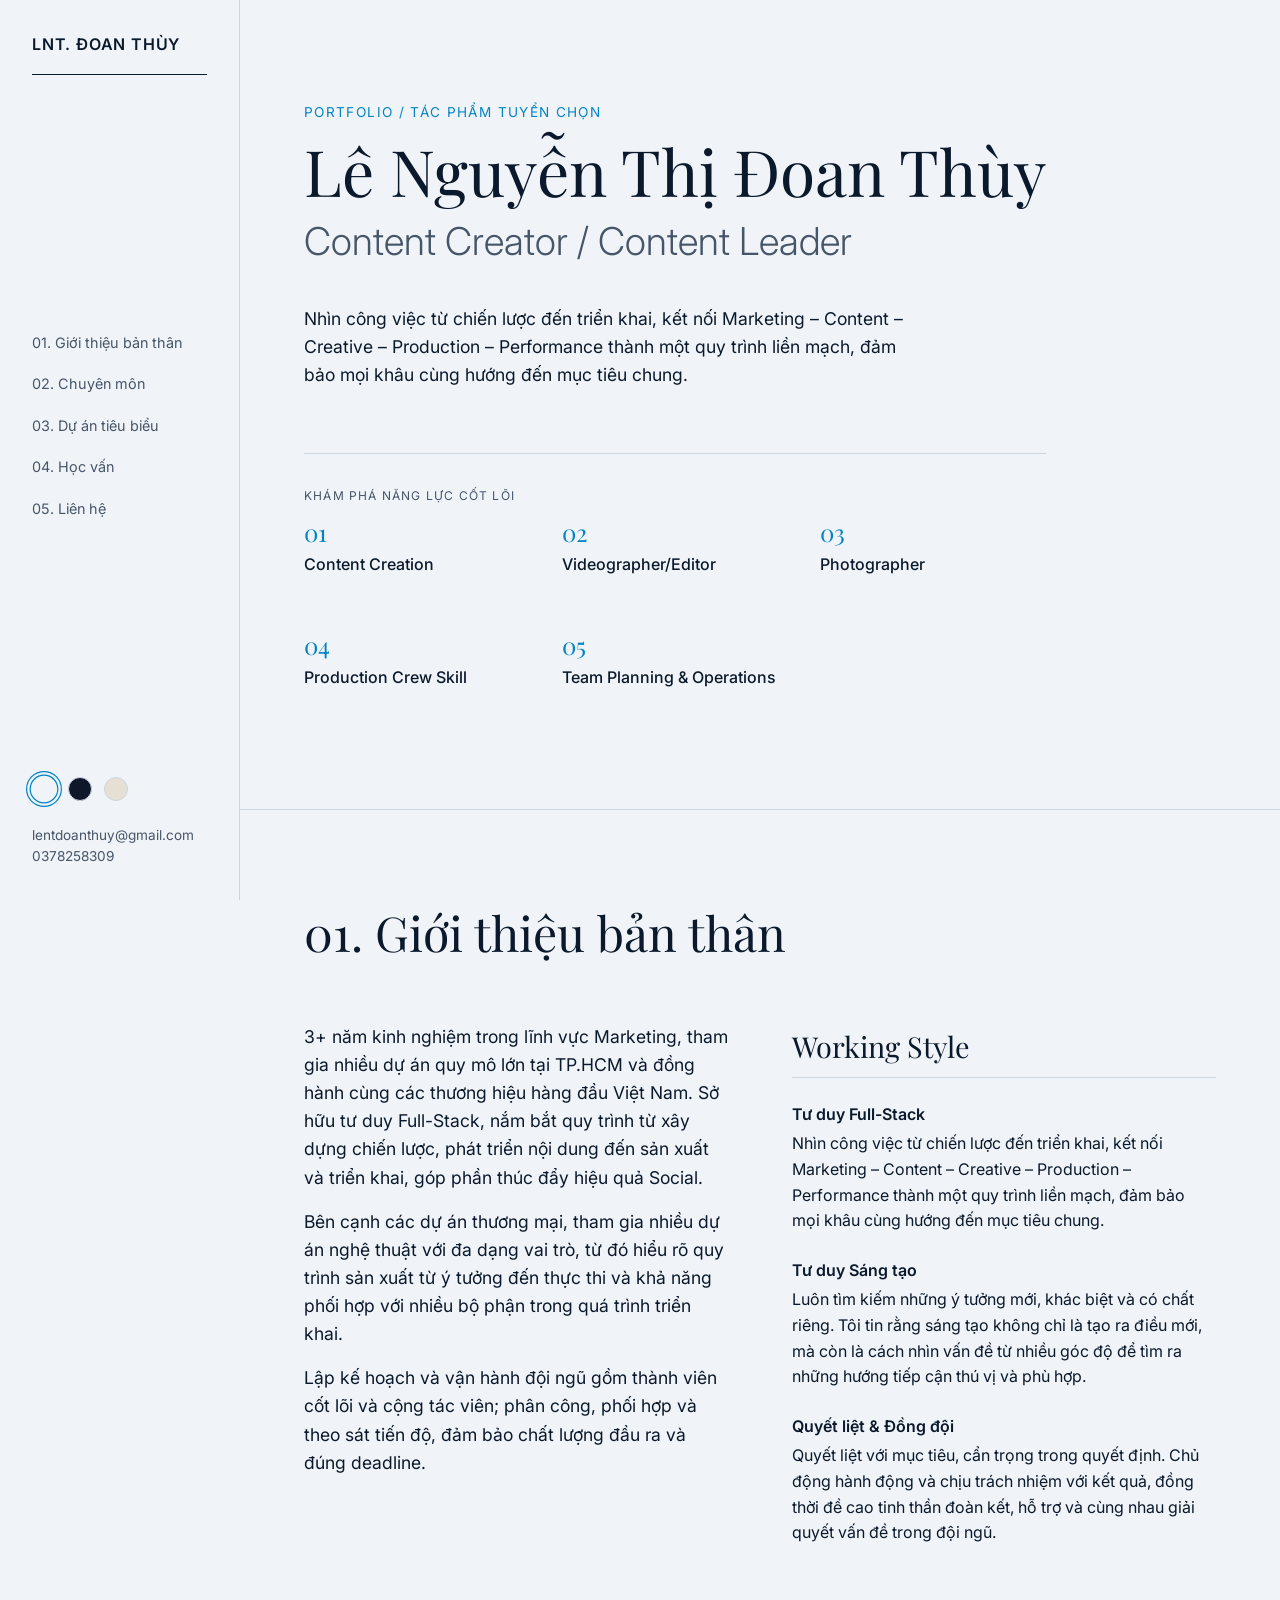
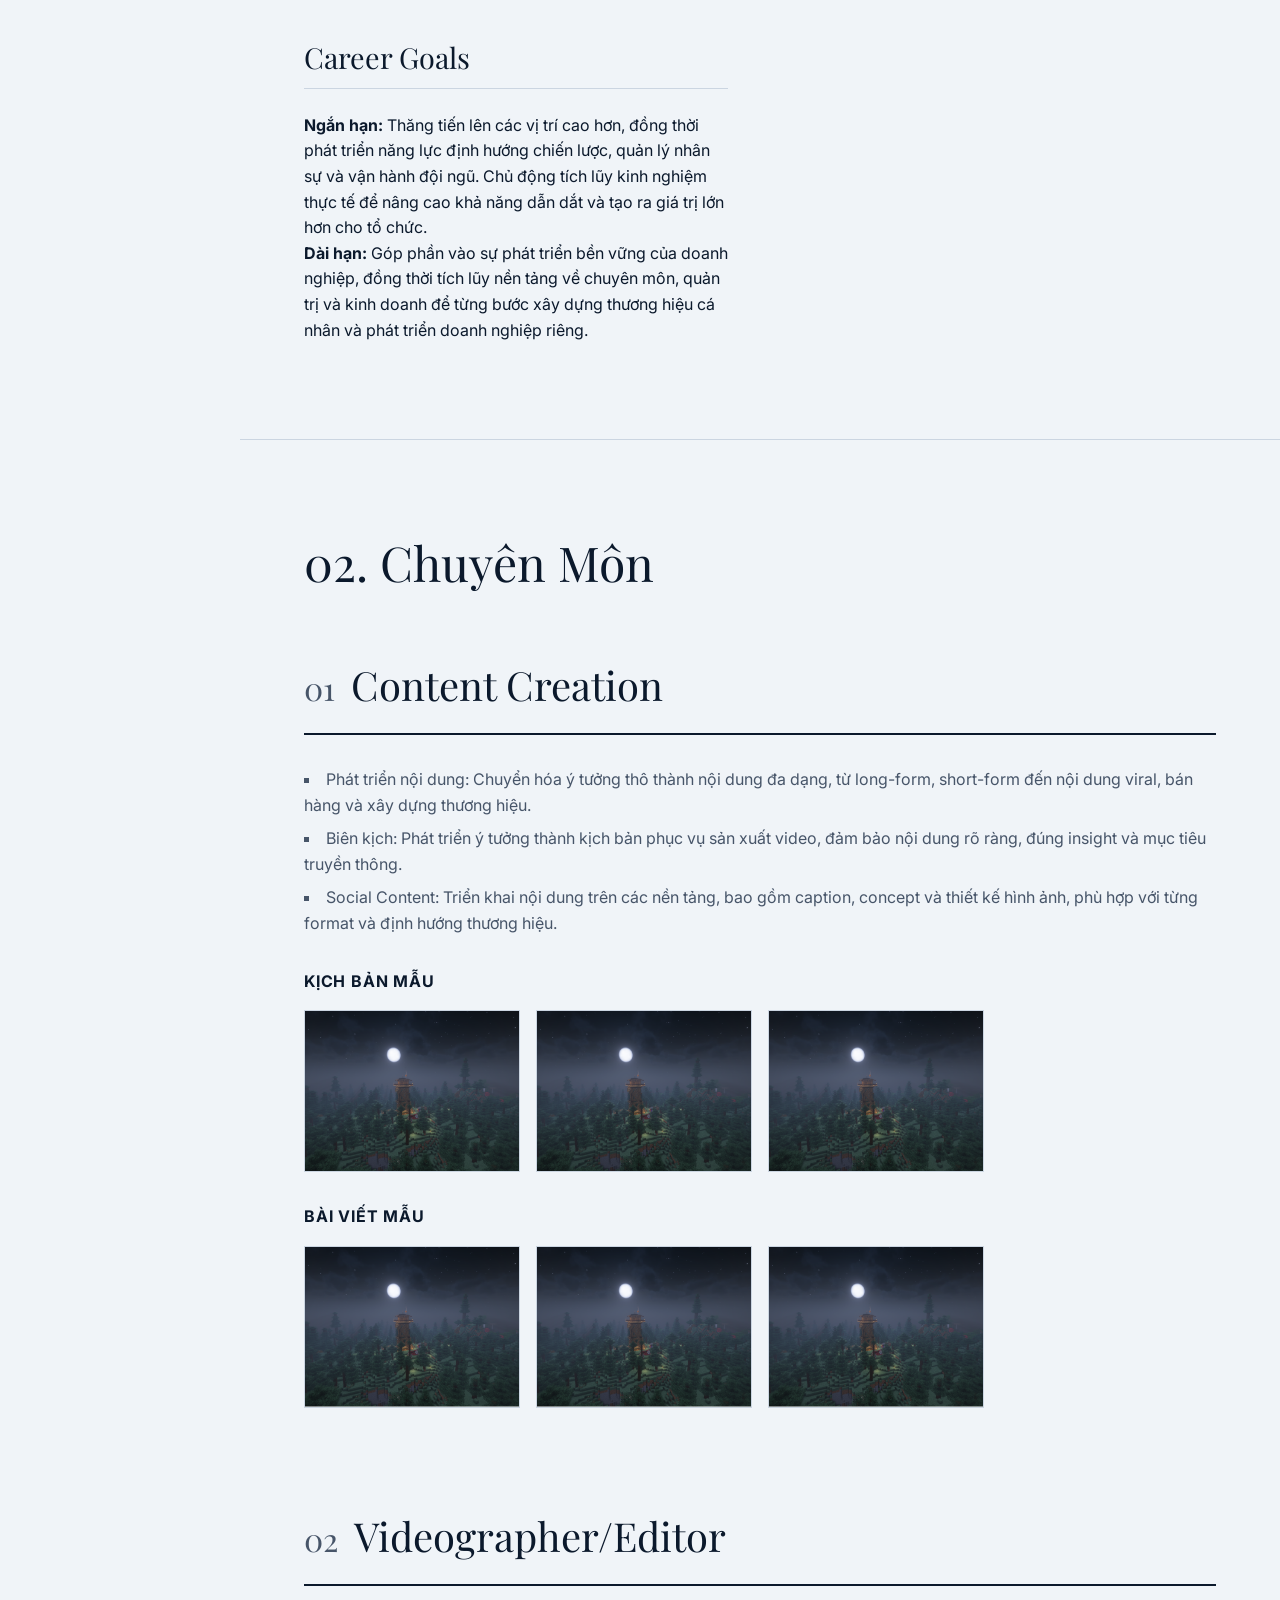
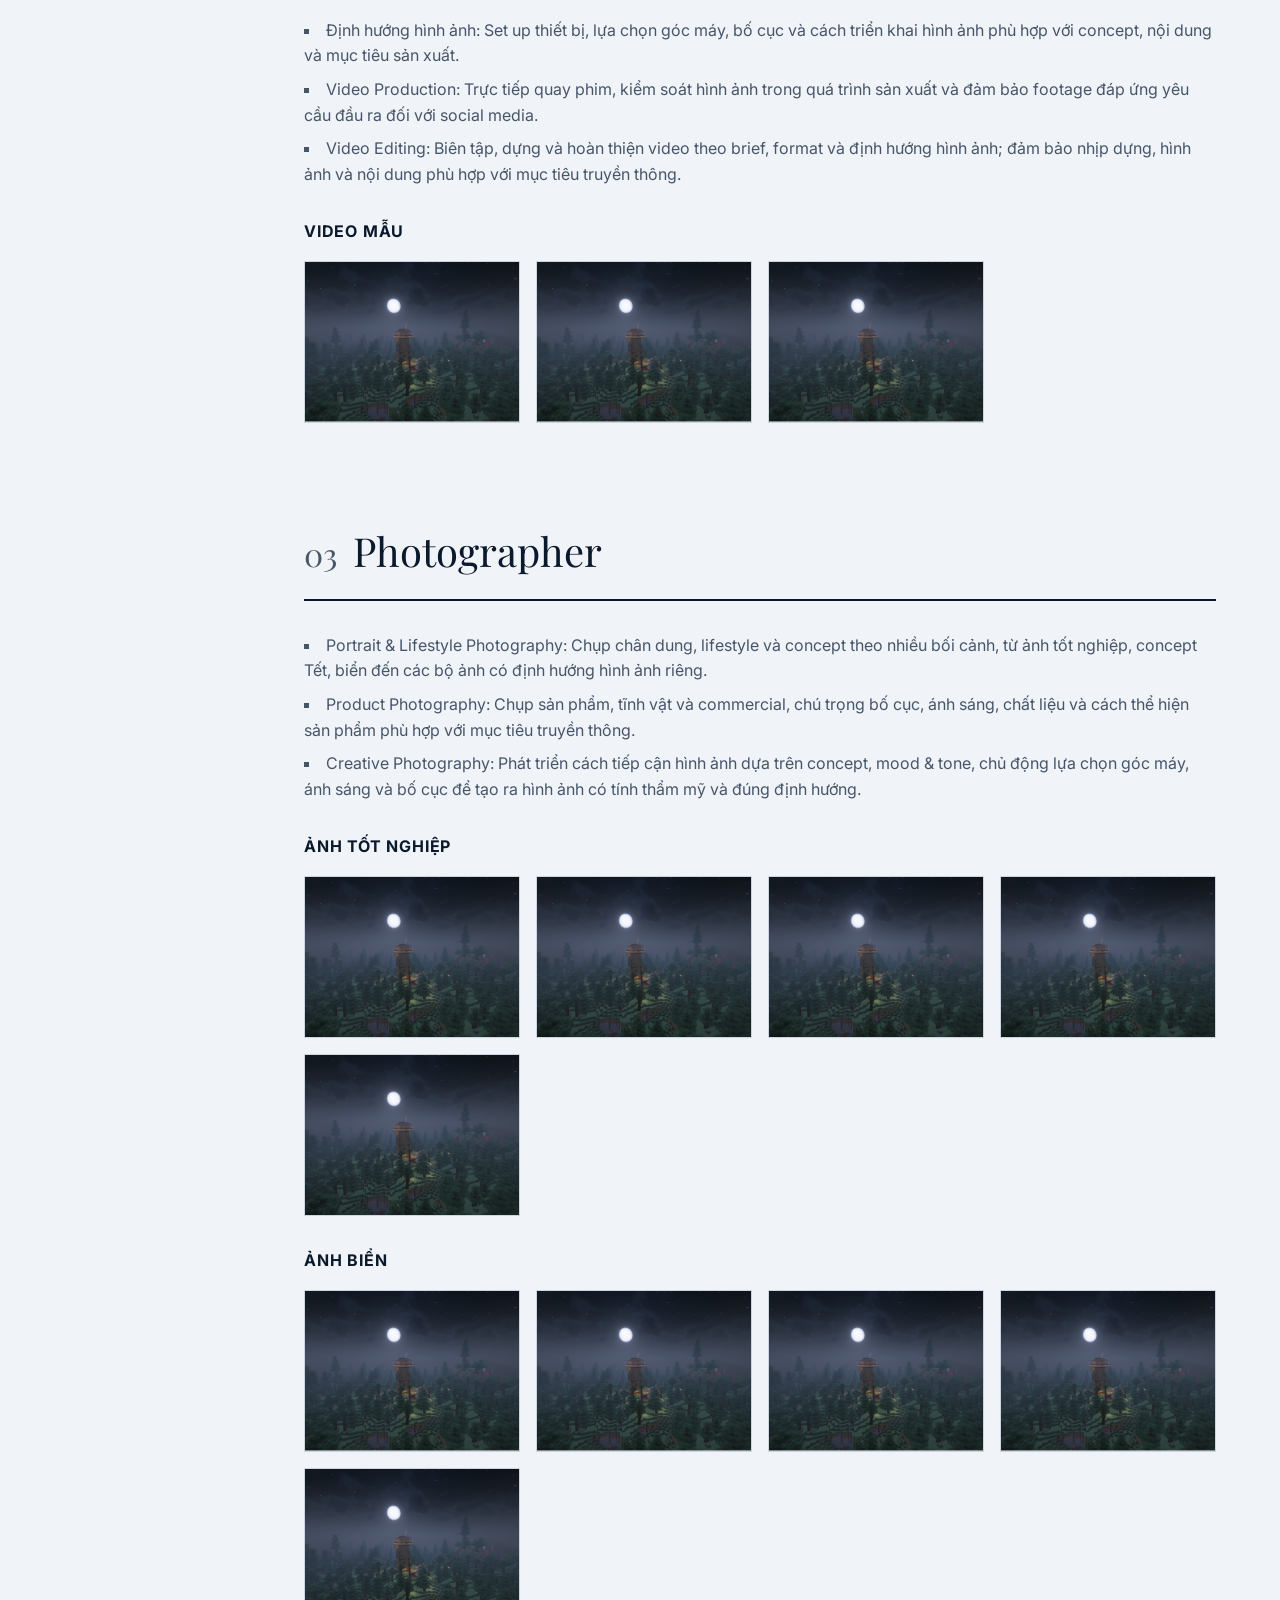
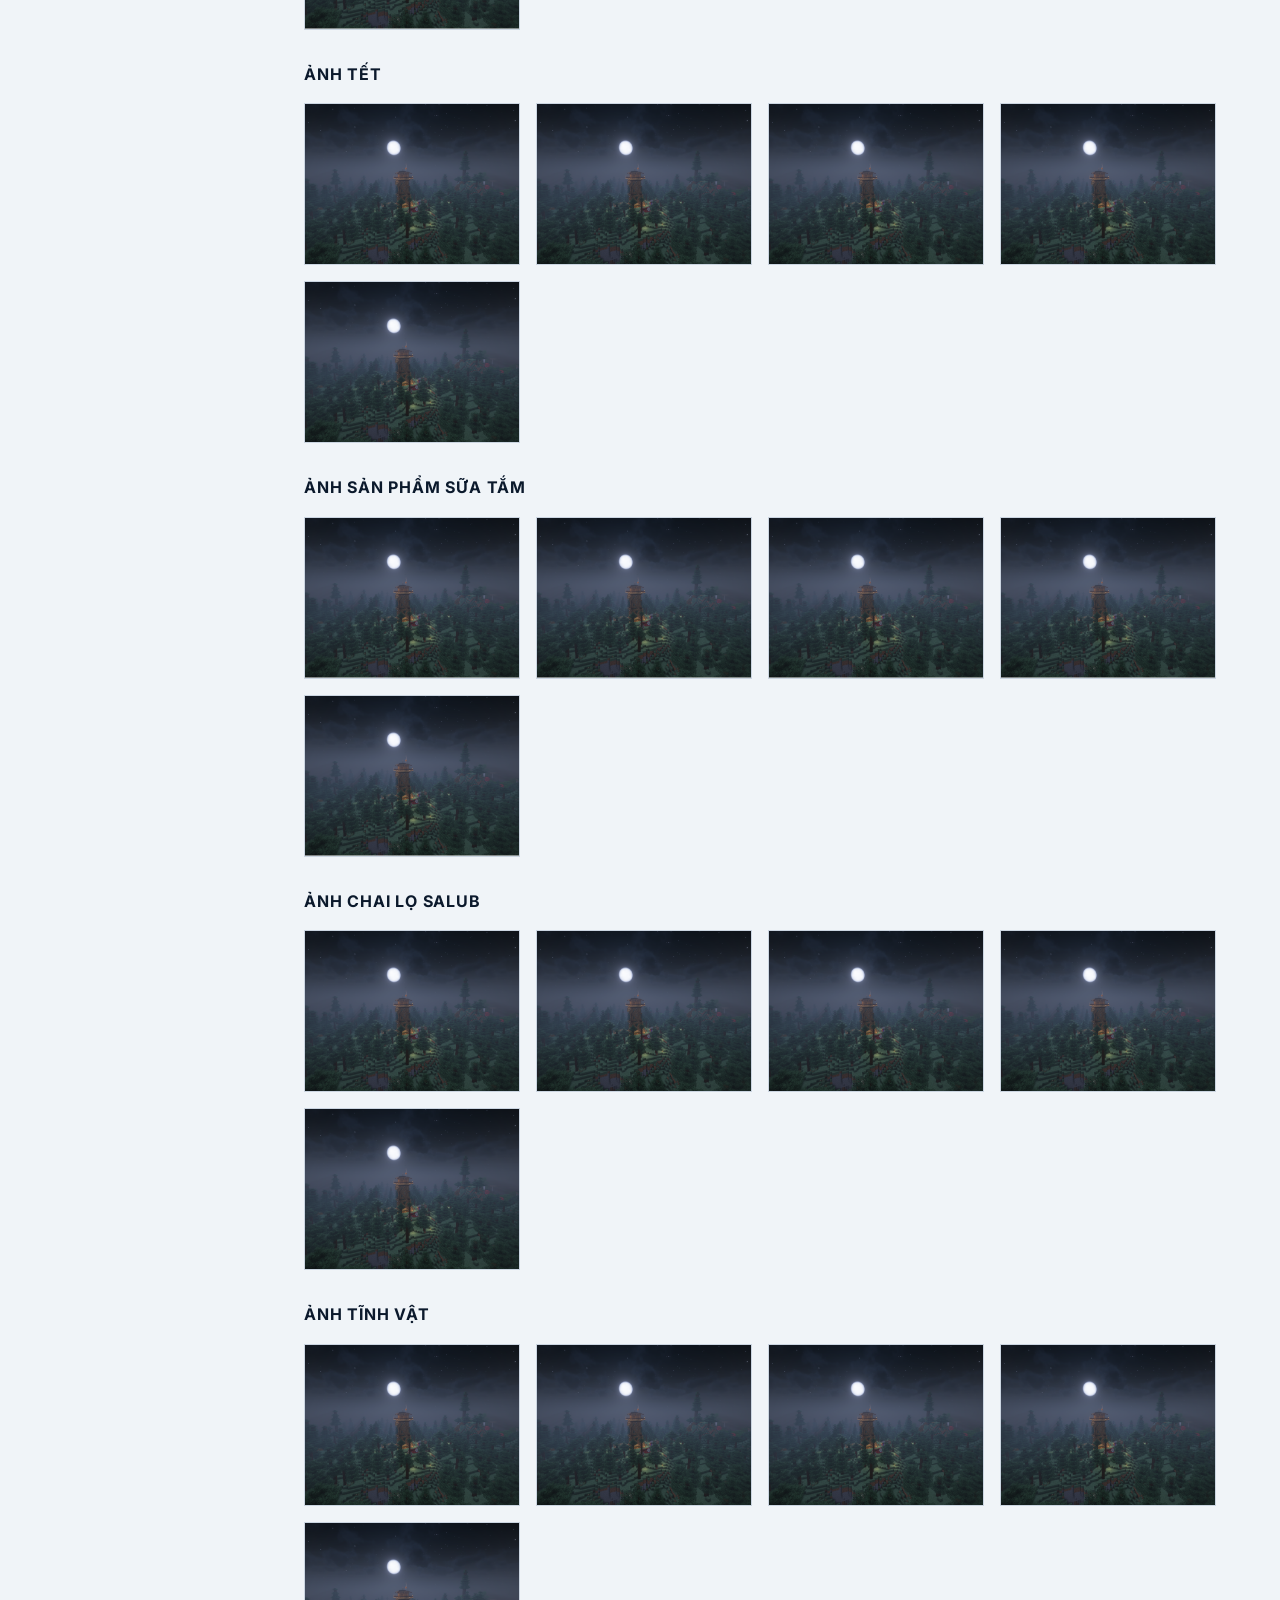
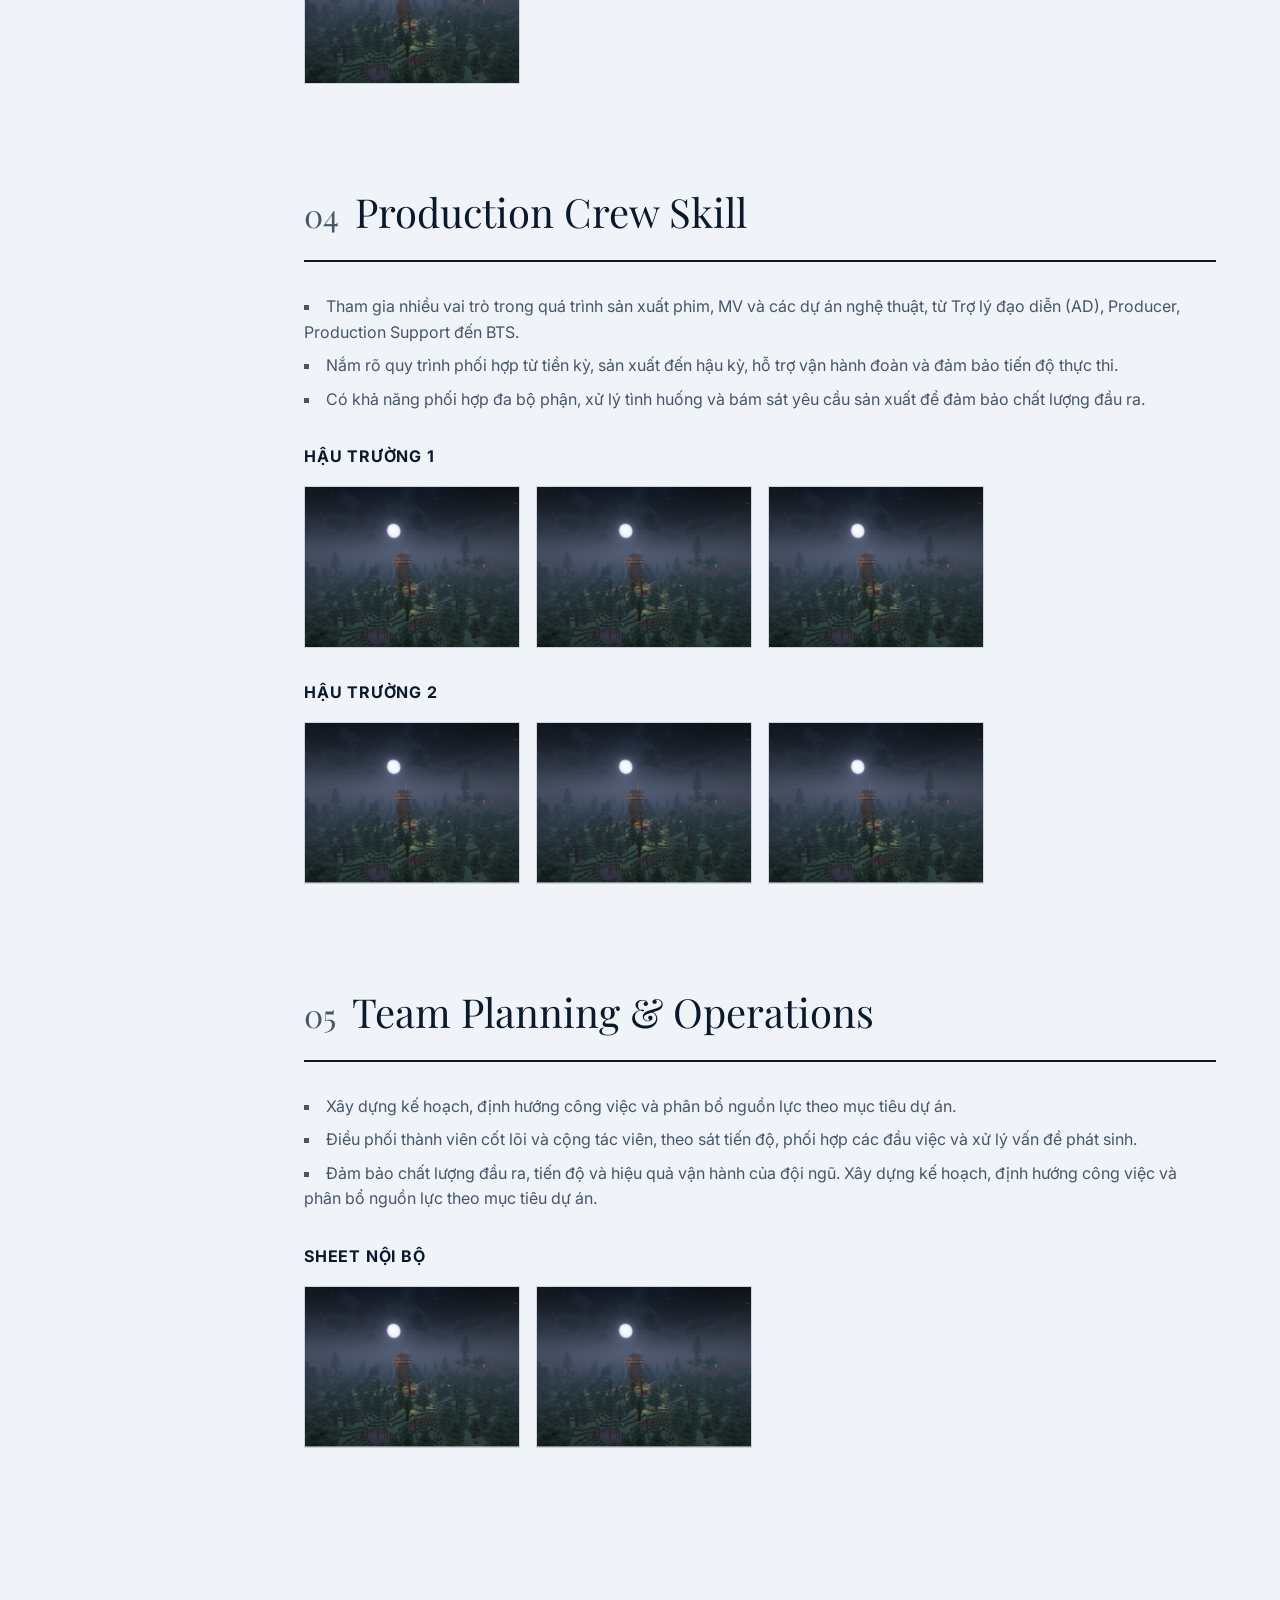
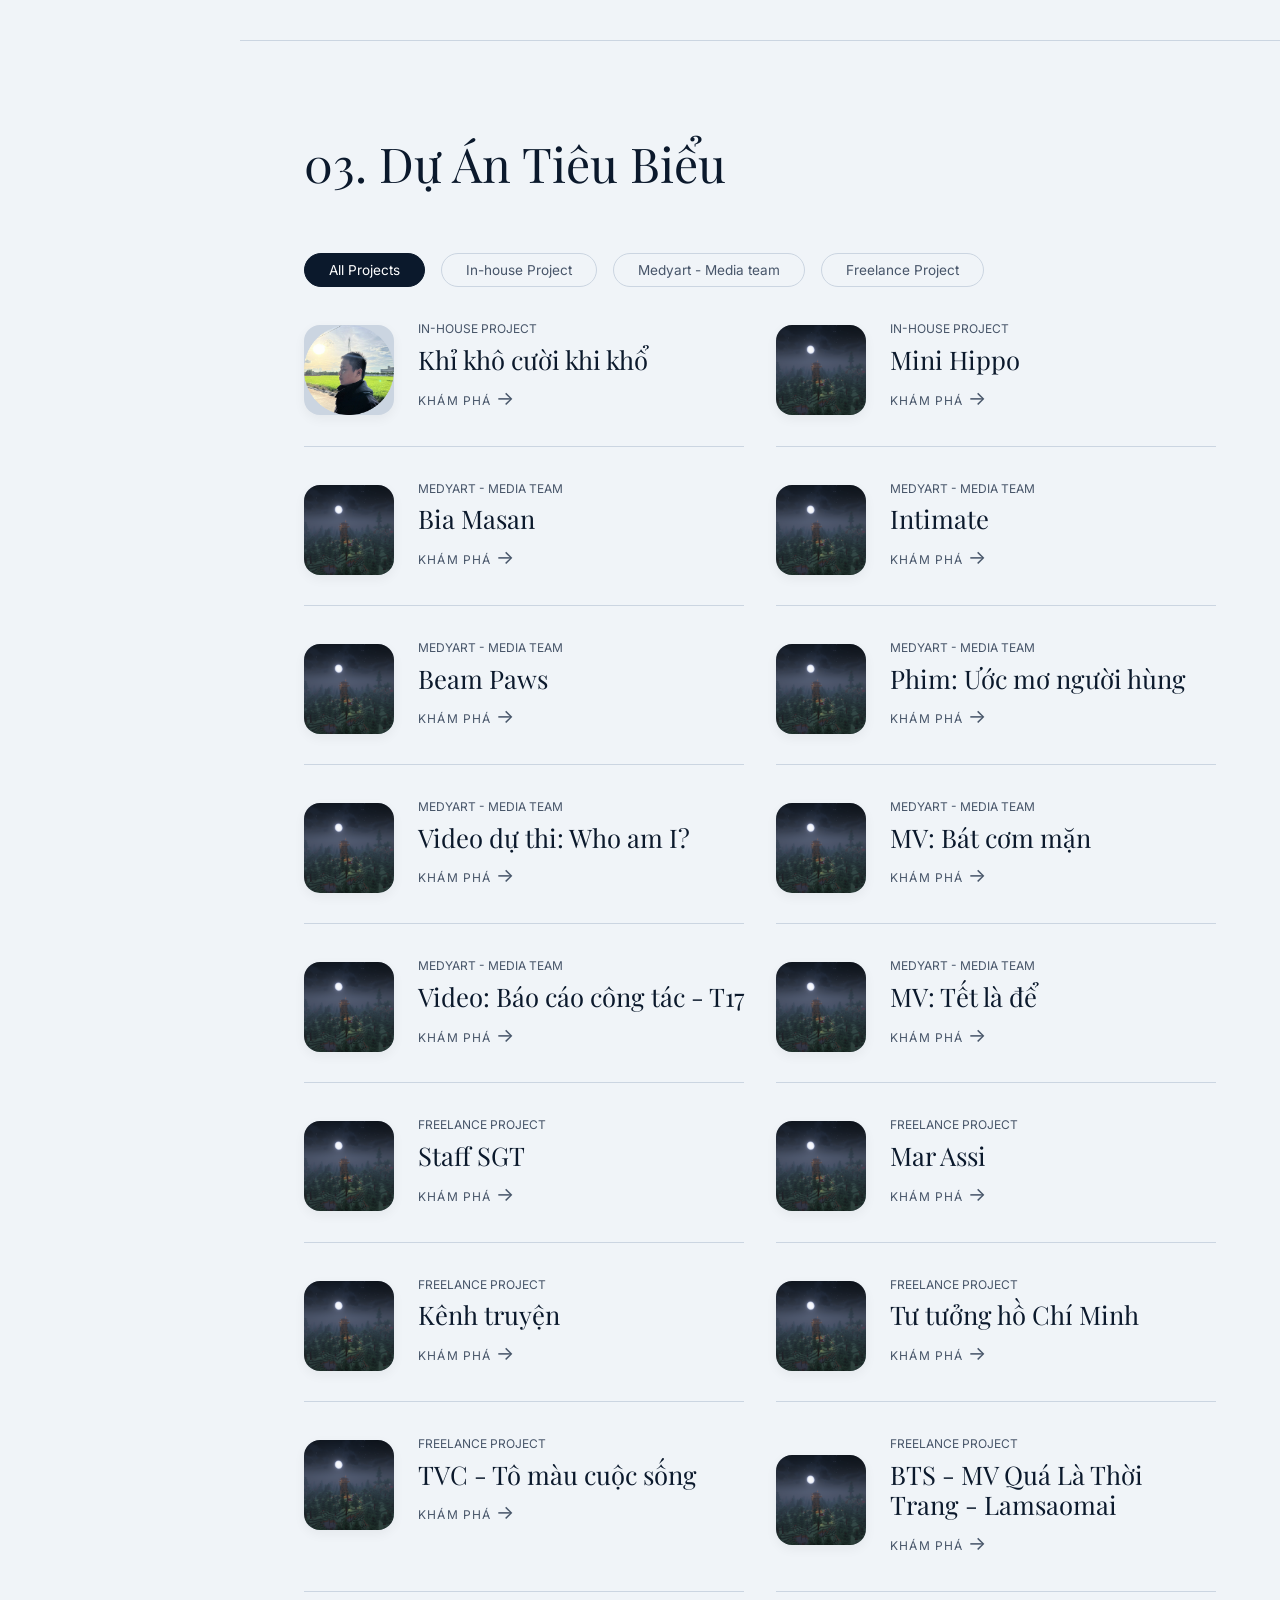
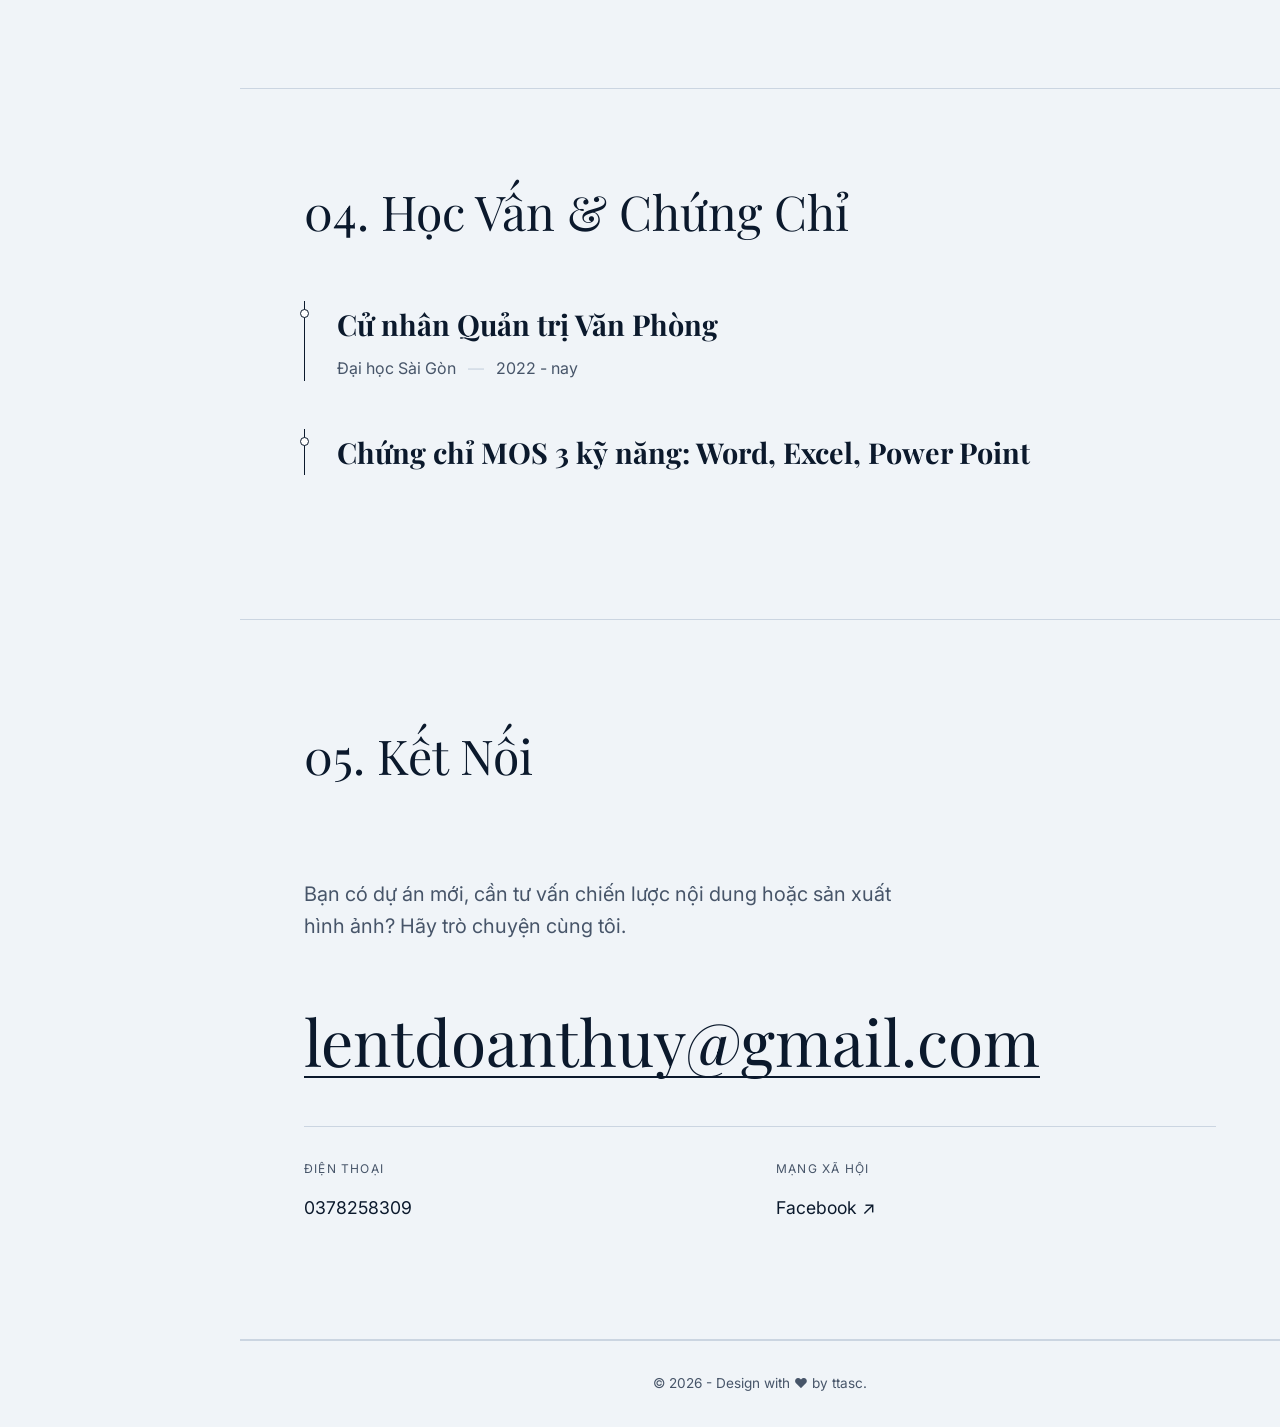
==== commit f2552c36: "add thumb for project-card" ====
--- a/index.html
+++ b/index.html
@@ -1,3 +1,4 @@
+<!-- index.html -->
 <!DOCTYPE html>
 <html lang="vi">
 <head>
@@ -153,25 +154,14 @@
                 <h2 id="modal-title" class="modal-title"></h2>
                 <div class="modal-overview" id="modal-overview"></div>
 
-                <div class="modal-meta-grid">
-                    <div class="meta-col">
-                        <span class="micro-label">Tôi đã làm gì</span>
-                        <p id="modal-role"></p>
-                    </div>
-                    <div class="meta-col">
-                        <span class="micro-label">Phạm vi</span>
-                        <p id="modal-scope"></p>
-                    </div>
-                    <div class="meta-col">
-                        <span class="micro-label">Phối hợp</span>
-                        <p id="modal-coordination"></p>
-                    </div>
+                <div class="modal-meta-section">
+                    <span class="micro-label">Nhiệm vụ chính</span>
+                    <ul id="modal-tasks" class="modal-list"></ul>
                 </div>
 
                 <div class="modal-impact block-border">
-                    <span class="micro-label">Kết quả / Impact</span>
-                    <p id="modal-outcome" class="impact-text"></p>
-                    <p id="modal-metrics" class="impact-metrics"></p>
+                    <span class="micro-label">Kết quả / Result</span>
+                    <ul id="modal-result" class="modal-list impact-list"></ul>
                 </div>
 
                 <div id="modal-galleries" class="modal-galleries">
--- a/styles.css
+++ b/styles.css
@@ -1,3 +1,4 @@
+/* styles.css */
 /* ==========================================================================
    CSS VARIABLES & RESET
    ========================================================================== */
@@ -276,12 +277,40 @@
     display: grid; grid-template-columns: repeat(auto-fill, minmax(300px, 1fr)); gap: 2rem;
 }
 .project-card {
-    cursor: pointer; group; position: relative;
+    cursor: pointer; position: relative;
     border-bottom: 1px solid var(--border-color); padding-bottom: 1.5rem;
-}
+    transition: transform var(--transition-fast);
+}
+.project-card:hover {
+    transform: translateY(-2px);
+}
+.project-card-inner {
+    display: flex;
+    align-items: center;
+    gap: 1.5rem;
+}
+/* Thumbnail giờ đây là một khối bo góc 16px (squircle) cực tinh tế */
+.project-thumbnail {
+    width: 90px;
+    height: 90px;
+    flex-shrink: 0;
+    border-radius: 16px;
+    overflow: hidden;
+    background: var(--border-color);
+    box-shadow: 0 4px 12px rgba(0,0,0,0.05);
+}
+.project-thumbnail img {
+    width: 100%; height: 100%; object-fit: cover;
+    transition: transform var(--transition-smooth);
+}
+.project-card:hover .project-thumbnail img { transform: scale(1.08); }
+
+.project-card-content {
+    flex: 1;
+}
+.project-card-cat { font-size: 0.75rem; color: var(--text-muted); text-transform: uppercase; margin-bottom: 0.35rem; }
+.project-card-title { font-family: var(--font-serif); font-size: 1.6rem; margin-bottom: 0.5rem; transition: color var(--transition-fast); line-height: 1.2; }
 .project-card:hover .project-card-title { color: var(--accent); }
-.project-card-cat { font-size: 0.75rem; color: var(--text-muted); text-transform: uppercase; margin-bottom: 0.5rem; }
-.project-card-title { font-family: var(--font-serif); font-size: 1.8rem; margin-bottom: 1rem; transition: color var(--transition-fast);}
 .project-card-arrow { font-size: 1.2rem; color: var(--text-muted); transition: transform var(--transition-fast), color var(--transition-fast); display: inline-block;}
 .project-card:hover .project-card-arrow { transform: translateX(5px); color: var(--accent); }
 
@@ -307,9 +336,36 @@
 .modal-title { font-size: 2.5rem; margin-bottom: 1rem; }
 .modal-overview { font-size: 1.1rem; color: var(--text-muted); margin-bottom: 2rem; }
 
-.modal-meta-grid { display: grid; grid-template-columns: repeat(auto-fit, minmax(200px, 1fr)); gap: 1.5rem; margin-bottom: 2rem; }
+.modal-meta-section { margin-bottom: 2rem; }
+.modal-list {
+    list-style: disc inside;
+    color: var(--text-muted);
+}
+.modal-list li {
+    margin-bottom: 0.5rem;
+    line-height: 1.6;
+}
+
 .modal-impact { padding: 1.5rem; border: 1px solid var(--border-color); background: var(--bg-color); margin-bottom: 2rem;}
-.impact-text { font-family: var(--font-serif); font-size: 1.2rem; margin-bottom: 0.5rem; }
+.impact-list {
+    list-style: none;
+    margin-top: 0.5rem;
+}
+.impact-list li {
+    font-family: var(--font-serif);
+    font-size: 1.1rem;
+    margin-bottom: 0.5rem;
+    position: relative;
+    padding-left: 1.2rem;
+    color: var(--text-main);
+}
+.impact-list li::before {
+    content: '→';
+    position: absolute;
+    left: 0;
+    color: var(--accent);
+    font-family: var(--font-sans);
+}
 
 .modal-galleries h4 { font-family: var(--font-serif); font-size: 1.5rem; margin: 2rem 0 1rem; border-bottom: 1px solid var(--border-color); padding-bottom: 0.5rem;}
 .modal-img-grid { display: grid; grid-template-columns: repeat(auto-fill, minmax(150px, 1fr)); gap: 1rem; }
